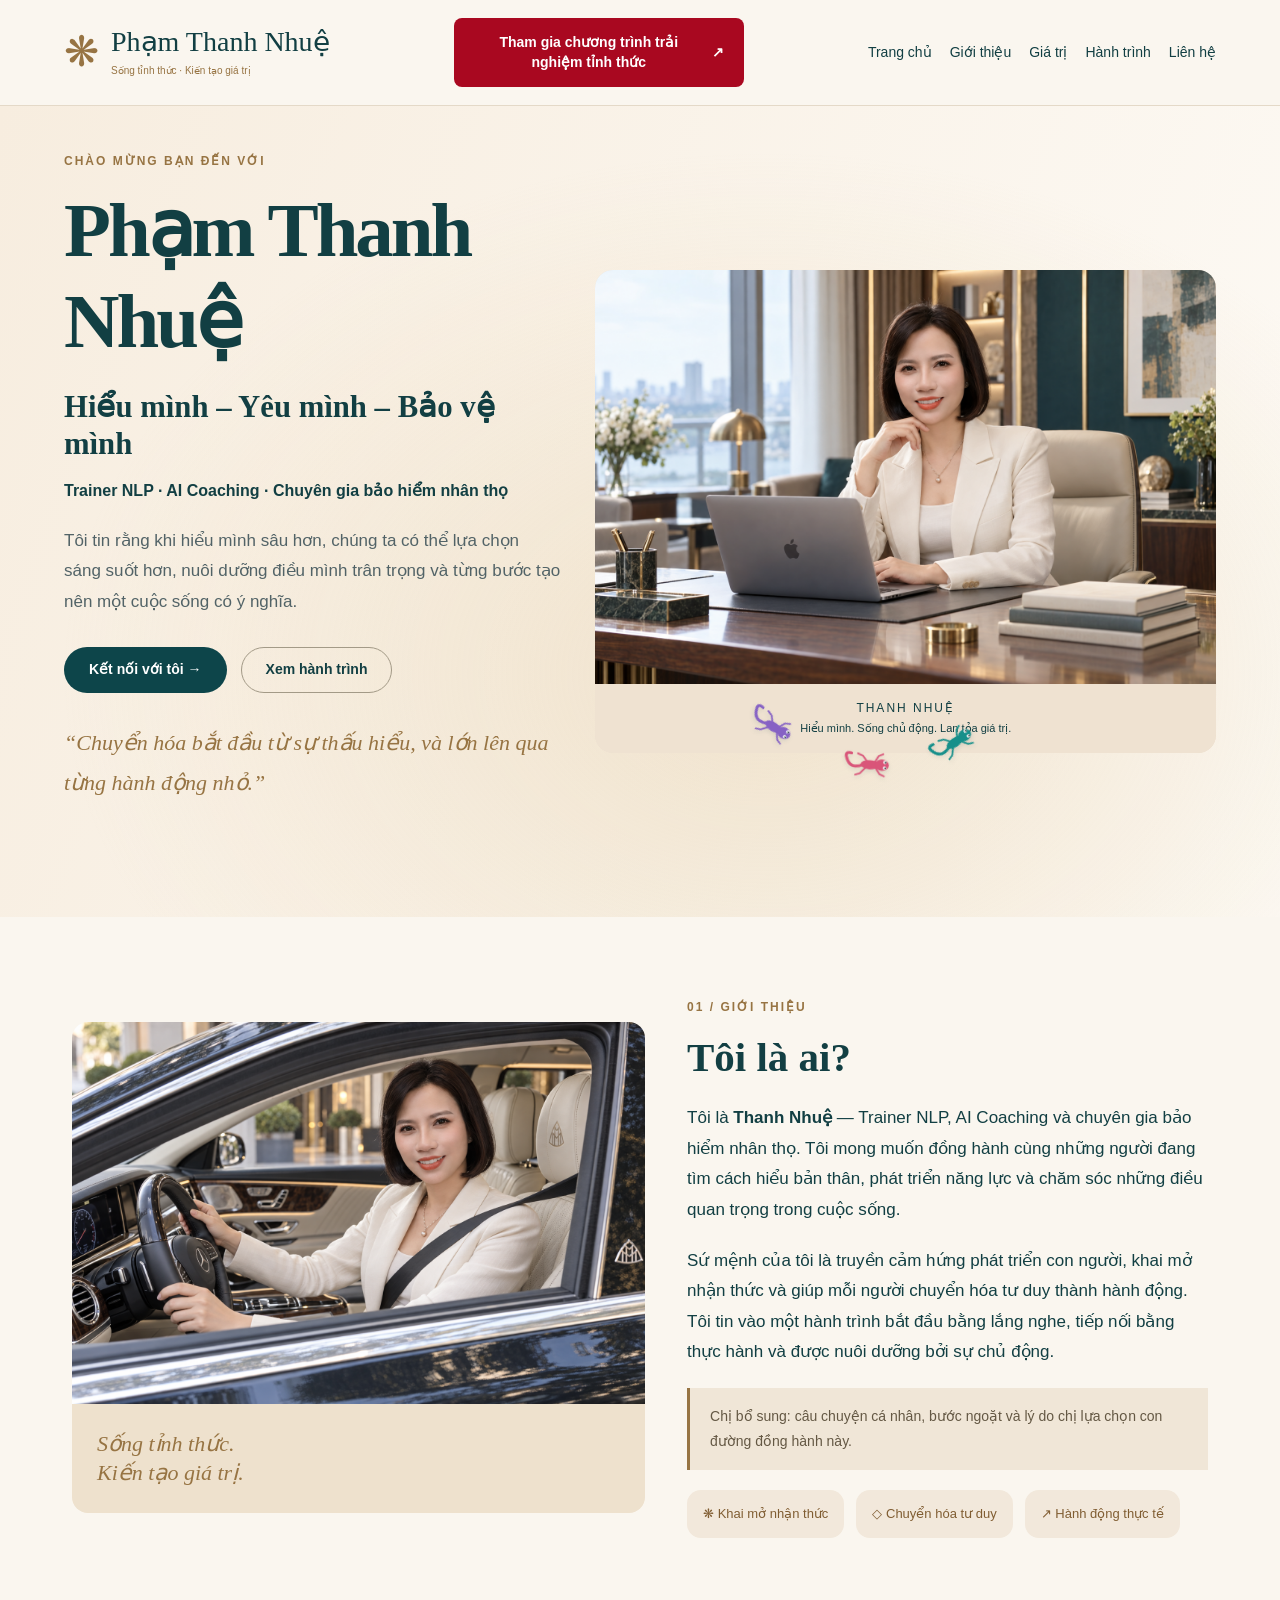
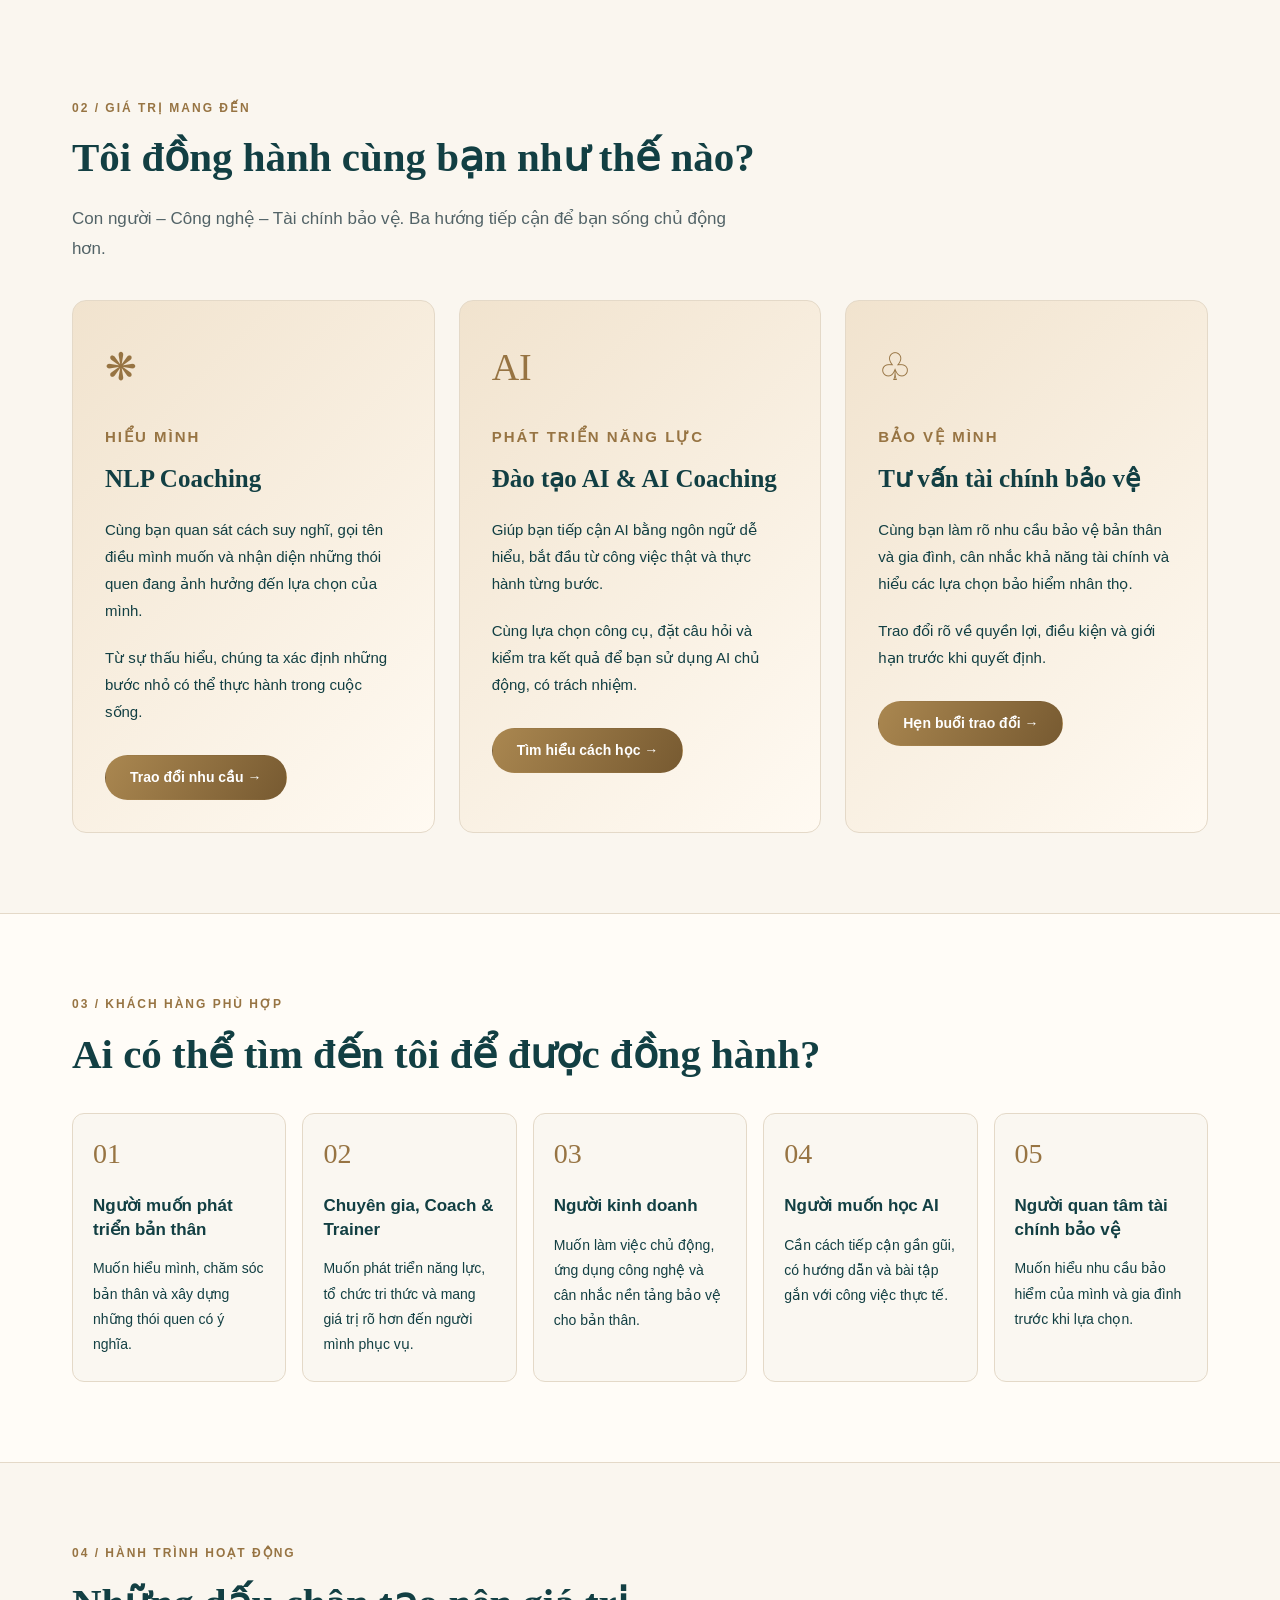
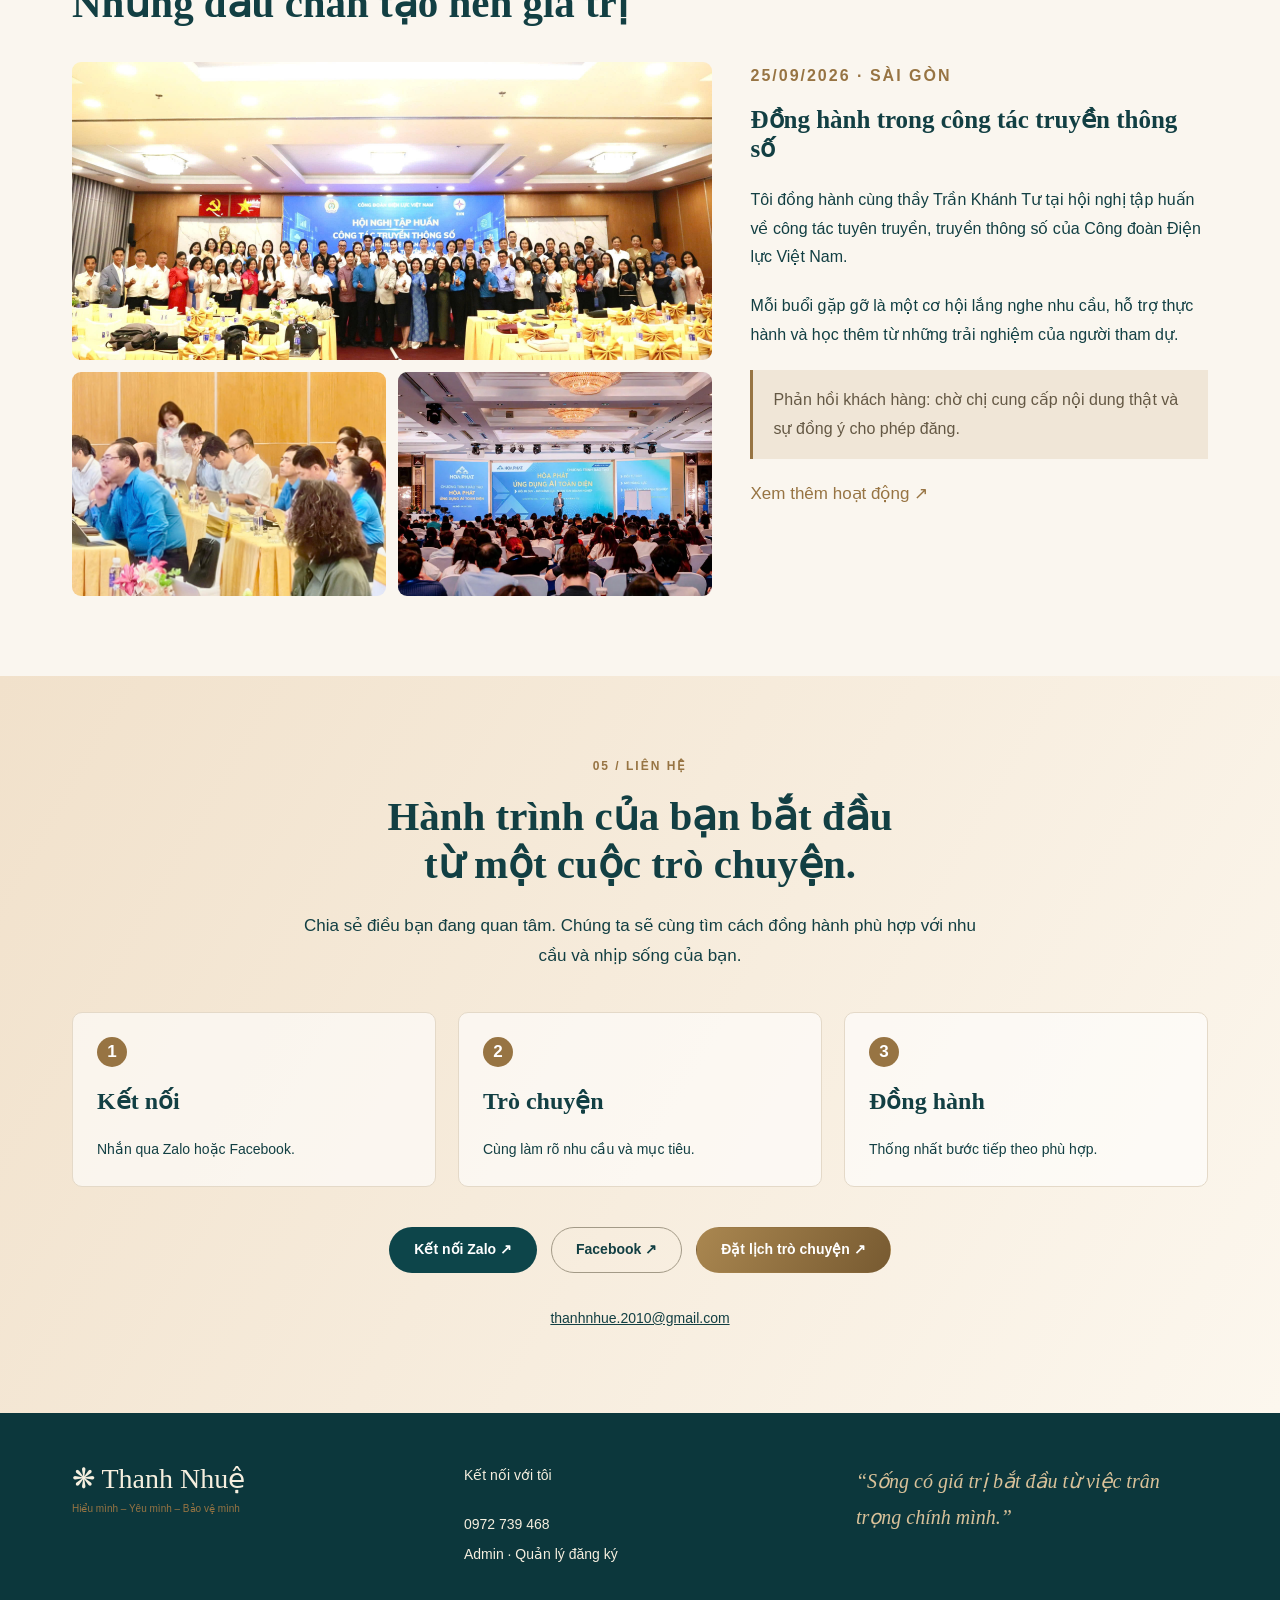
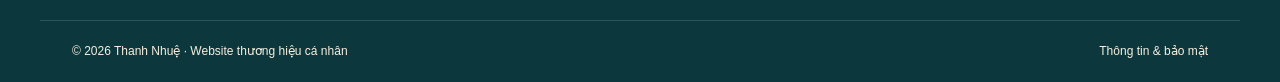
==== index.html @ 1141d751 "Liên kết nhân vật với website Trần Đình Tuất" ====
<!doctype html><html lang="vi"><head><meta charset="utf-8"><meta name="viewport" content="width=device-width,initial-scale=1"><title>Phạm Thanh Nhuệ · Hiểu mình – Yêu mình – Bảo vệ mình</title><meta name="description" content="Thanh Nhuệ — Trainer NLP, AI Coaching và chuyên gia bảo hiểm nhân thọ. Đồng hành phát triển con người, ứng dụng AI và tài chính bảo vệ."><link rel="stylesheet" href="brand-new.css?v=20261014-5"><link rel="canonical" href="https://phamthanhnhue.vn/"><link rel="icon" href="favicon-logo-v1.png"><meta property="og:type" content="website"><meta property="og:locale" content="vi_VN"><meta property="og:site_name" content="Phạm Thanh Nhuệ"><meta property="og:title" content="Phạm Thanh Nhuệ · Hiểu mình – Yêu mình – Bảo vệ mình"><meta property="og:description" content="Trainer NLP · AI Coaching · Chuyên gia bảo hiểm nhân thọ. Đồng hành để hiểu mình, sống chủ động và bảo vệ những điều quan trọng."><meta property="og:url" content="https://phamthanhnhue.vn/"><meta property="og:image" content="https://phamthanhnhue.vn/pham-thanh-nhue-maybach.png"><meta property="og:image:secure_url" content="https://phamthanhnhue.vn/pham-thanh-nhue-maybach.png"><meta property="og:image:type" content="image/png"><meta property="og:image:width" content="1536"><meta property="og:image:height" content="1024"><meta property="og:image:alt" content="Phạm Thanh Nhuệ mặc vest trong nội thất ô tô sang trọng"><meta name="twitter:card" content="summary_large_image"><meta name="twitter:title" content="Phạm Thanh Nhuệ · Hiểu mình – Yêu mình – Bảo vệ mình"><meta name="twitter:description" content="Trainer NLP · AI Coaching · Tài chính bảo vệ"><meta name="twitter:image" content="https://phamthanhnhue.vn/pham-thanh-nhue-maybach.png"></head><body>
<header><a class="logo" href="#trang-chu"><span class="lotus">❋</span><span>Phạm Thanh Nhuệ<small>Sống tỉnh thức · Kiến tạo giá trị</small></span></a><a class="awake-cta" href="https://trainghiemtinhthuc.com/" target="_blank" rel="noopener noreferrer">Tham gia chương trình trải nghiệm tỉnh thức <span aria-hidden="true">↗</span></a><button class="menu" aria-label="Mở menu" aria-expanded="false">☰</button><nav><a href="#trang-chu">Trang chủ</a><a href="#gioi-thieu">Giới thiệu</a><a href="#gia-tri">Giá trị</a><a href="#hanh-trinh">Hành trình</a><a href="#lien-he">Liên hệ</a></nav><a class="button gold header-cta" href="hen-tu-van.html">Đặt lịch trò chuyện ↗</a></header>
<main><section class="hero" id="trang-chu"><div class="hero-copy"><p class="eyebrow">Chào mừng bạn đến với</p><h1>Phạm Thanh Nhuệ</h1><h2>Hiểu mình – Yêu mình – Bảo vệ mình</h2><p class="roles">Trainer NLP · AI Coaching · Chuyên gia bảo hiểm nhân thọ</p><p>Tôi tin rằng khi hiểu mình sâu hơn, chúng ta có thể lựa chọn sáng suốt hơn, nuôi dưỡng điều mình trân trọng và từng bước tạo nên một cuộc sống có ý nghĩa.</p><div class="actions"><a class="button" href="#lien-he">Kết nối với tôi →</a><a class="button outline" href="#hanh-trinh">Xem hành trình</a></div><blockquote>“Chuyển hóa bắt đầu từ sự thấu hiểu, và lớn lên qua từng hành động nhỏ.”</blockquote></div><figure class="portrait"><img src="pham-thanh-nhue-vest.png" alt="Ảnh minh họa AI tham chiếu Phạm Thanh Nhuệ mặc vest, làm việc bên MacBook và sách trong không gian sang trọng"><figcaption>THANH NHUỆ<span>Hiểu mình. Sống chủ động. Lan tỏa giá trị.</span></figcaption></figure></section>
<section class="about wrap" id="gioi-thieu"><figure><img src="pham-thanh-nhue-maybach.png" alt="Ảnh minh họa AI tham chiếu Phạm Thanh Nhuệ mặc vest, ngồi ghế lái xe sang, chụp qua cửa sổ"><figcaption>Sống tỉnh thức.<br>Kiến tạo giá trị.</figcaption></figure><div><p class="eyebrow">01 / Giới thiệu</p><h2>Tôi là ai?</h2><p>Tôi là <strong>Thanh Nhuệ</strong> — Trainer NLP, AI Coaching và chuyên gia bảo hiểm nhân thọ. Tôi mong muốn đồng hành cùng những người đang tìm cách hiểu bản thân, phát triển năng lực và chăm sóc những điều quan trọng trong cuộc sống.</p><p>Sứ mệnh của tôi là truyền cảm hứng phát triển con người, khai mở nhận thức và giúp mỗi người chuyển hóa tư duy thành hành động. Tôi tin vào một hành trình bắt đầu bằng lắng nghe, tiếp nối bằng thực hành và được nuôi dưỡng bởi sự chủ động.</p><p class="pending">Chị bổ sung: câu chuyện cá nhân, bước ngoặt và lý do chị lựa chọn con đường đồng hành này.</p><div class="values"><span>❋ Khai mở nhận thức</span><span>◇ Chuyển hóa tư duy</span><span>↗ Hành động thực tế</span></div></div></section>
<section class="wrap" id="gia-tri"><p class="eyebrow">02 / Giá trị mang đến</p><h2>Tôi đồng hành cùng bạn như thế nào?</h2><p class="section-intro">Con người – Công nghệ – Tài chính bảo vệ. Ba hướng tiếp cận để bạn sống chủ động hơn.</p><div class="services"><article><span class="icon">❋</span><p class="eyebrow">Hiểu mình</p><h3>NLP Coaching</h3><p>Cùng bạn quan sát cách suy nghĩ, gọi tên điều mình muốn và nhận diện những thói quen đang ảnh hưởng đến lựa chọn của mình.</p><p>Từ sự thấu hiểu, chúng ta xác định những bước nhỏ có thể thực hành trong cuộc sống.</p><a class="button gold" href="#lien-he">Trao đổi nhu cầu →</a></article><article><span class="icon">AI</span><p class="eyebrow">Phát triển năng lực</p><h3>Đào tạo AI & AI Coaching</h3><p>Giúp bạn tiếp cận AI bằng ngôn ngữ dễ hiểu, bắt đầu từ công việc thật và thực hành từng bước.</p><p>Cùng lựa chọn công cụ, đặt câu hỏi và kiểm tra kết quả để bạn sử dụng AI chủ động, có trách nhiệm.</p><a class="button gold" href="dang-ky.html">Tìm hiểu cách học →</a></article><article><span class="icon">♧</span><p class="eyebrow">Bảo vệ mình</p><h3>Tư vấn tài chính bảo vệ</h3><p>Cùng bạn làm rõ nhu cầu bảo vệ bản thân và gia đình, cân nhắc khả năng tài chính và hiểu các lựa chọn bảo hiểm nhân thọ.</p><p>Trao đổi rõ về quyền lợi, điều kiện và giới hạn trước khi quyết định.</p><a class="button gold" href="#lien-he">Hẹn buổi trao đổi →</a></article></div></section>
<section class="audience" id="khach-hang"><div class="wrap"><p class="eyebrow">03 / Khách hàng phù hợp</p><h2>Ai có thể tìm đến tôi để được đồng hành?</h2><div class="people"><article><span>01</span><h3>Người muốn phát triển bản thân</h3><p>Muốn hiểu mình, chăm sóc bản thân và xây dựng những thói quen có ý nghĩa.</p></article><article><span>02</span><h3>Chuyên gia, Coach & Trainer</h3><p>Muốn phát triển năng lực, tổ chức tri thức và mang giá trị rõ hơn đến người mình phục vụ.</p></article><article><span>03</span><h3>Người kinh doanh</h3><p>Muốn làm việc chủ động, ứng dụng công nghệ và cân nhắc nền tảng bảo vệ cho bản thân.</p></article><article><span>04</span><h3>Người muốn học AI</h3><p>Cần cách tiếp cận gần gũi, có hướng dẫn và bài tập gắn với công việc thực tế.</p></article><article><span>05</span><h3>Người quan tâm tài chính bảo vệ</h3><p>Muốn hiểu nhu cầu bảo hiểm của mình và gia đình trước khi lựa chọn.</p></article></div></div></section>
<section class="wrap journey" id="hanh-trinh"><p class="eyebrow">04 / Hành trình hoạt động</p><h2>Những dấu chân tạo nên giá trị</h2><div class="journey-grid"><div class="gallery"><a href="su-kien-evn-tap-the.jpg" target="_blank" rel="noopener"><img src="su-kien-evn-tap-the.jpg" alt="Ảnh tập thể hội nghị Công đoàn Điện lực Việt Nam"></a><a href="su-kien-evn-ho-tro-thuc-hanh.jpg" target="_blank" rel="noopener"><img src="su-kien-evn-ho-tro-thuc-hanh.jpg" alt="Đồng hành cùng học viên thực hành tại hội nghị"></a><a href="pham-thanh-nhue-chuyen-gia-ai-hoa-phat-san-khau.webp" target="_blank" rel="noopener"><img src="pham-thanh-nhue-chuyen-gia-ai-hoa-phat-san-khau.webp" alt="Chương trình ứng dụng AI tại Hòa Phát"></a></div><div class="journey-copy"><p class="eyebrow">25/09/2026 · Sài Gòn</p><h3>Đồng hành trong công tác truyền thông số</h3><p>Tôi đồng hành cùng thầy Trần Khánh Tư tại hội nghị tập huấn về công tác tuyên truyền, truyền thông số của Công đoàn Điện lực Việt Nam.</p><p>Mỗi buổi gặp gỡ là một cơ hội lắng nghe nhu cầu, hỗ trợ thực hành và học thêm từ những trải nghiệm của người tham dự.</p><p class="pending">Phản hồi khách hàng: chờ chị cung cấp nội dung thật và sự đồng ý cho phép đăng.</p><a class="text-link" href="hoat-dong.html#hoat-dong">Xem thêm hoạt động ↗</a></div></div></section>
<section class="contact" id="lien-he"><div class="wrap"><p class="eyebrow">05 / Liên hệ</p><h2>Hành trình của bạn bắt đầu<br>từ một cuộc trò chuyện.</h2><p>Chia sẻ điều bạn đang quan tâm. Chúng ta sẽ cùng tìm cách đồng hành phù hợp với nhu cầu và nhịp sống của bạn.</p><div class="steps"><div><b>1</b><h3>Kết nối</h3><p>Nhắn qua Zalo hoặc Facebook.</p></div><div><b>2</b><h3>Trò chuyện</h3><p>Cùng làm rõ nhu cầu và mục tiêu.</p></div><div><b>3</b><h3>Đồng hành</h3><p>Thống nhất bước tiếp theo phù hợp.</p></div></div><div class="actions"><a class="button" href="https://zalo.me/0972739468" target="_blank" rel="noopener">Kết nối Zalo ↗</a><a class="button outline" href="https://www.facebook.com/profile.php?id=100074122509026" target="_blank" rel="noopener">Facebook ↗</a><a class="button gold" href="hen-tu-van.html">Đặt lịch trò chuyện ↗</a></div><a class="email" href="mailto:thanhnhue.2010@gmail.com">thanhnhue.2010@gmail.com</a></div></section></main>
<footer><div class="wrap footer-grid"><div class="logo">❋ Thanh Nhuệ<small>Hiểu mình – Yêu mình – Bảo vệ mình</small></div><div><p>Kết nối với tôi</p><a href="tel:0972739468">0972 739 468</a><br><a href="quan-tri.html">Admin · Quản lý đăng ký</a></div><blockquote>“Sống có giá trị bắt đầu từ việc trân trọng chính mình.”</blockquote></div><div class="wrap copyright">© 2026 Thanh Nhuệ · Website thương hiệu cá nhân <a href="chinh-sach.html">Thông tin & bảo mật</a></div></footer><script>const button=document.querySelector('.menu');button.addEventListener('click',()=>{const open=button.getAttribute('aria-expanded')!=='true';button.setAttribute('aria-expanded',String(open));document.querySelector('nav').classList.toggle('open',open)});document.querySelectorAll('nav a').forEach(a=>a.addEventListener('click',()=>{button.setAttribute('aria-expanded','false');document.querySelector('nav').classList.remove('open')}));</script><script src="tech-stars.js?v=20261014-5" defer></script><script src="geckos.js?v=20261014-5" defer></script><script src="journey-characters.js?v=20261014-5" defer></script></body></html>
---- brand-new.css ----
:root{--ink:#123f43;--teal:#0d454a;--gold:#977443;--cream:#faf6ef;--line:#e4d9c8;--muted:#526367}*{box-sizing:border-box}html{scroll-behavior:smooth;scroll-padding-top:100px}body{margin:0;background:var(--cream);color:var(--ink);font:17px/1.8 Arial,Helvetica,sans-serif}a{color:inherit;text-decoration:none}img{width:100%;display:block}h1,h2,h3{font-family:Georgia,'Times New Roman',serif;line-height:1.18;font-weight:600;margin:0 0 22px}h1{font-size:clamp(60px,6vw,90px);letter-spacing:-3px}h2{font-size:clamp(32px,3.2vw,46px)}h3{font-size:25px}p{margin:0 0 20px}header{display:flex;gap:30px;align-items:center;justify-content:space-between;padding:18px 5%;background:#faf6eff5;border-bottom:1px solid var(--line);position:sticky;top:0;z-index:10}.logo{font-family:Georgia,serif;font-size:28px;line-height:1.15;display:flex;align-items:center;gap:12px;white-space:nowrap}.logo small{display:block;font:10px/1.6 Arial;color:var(--gold);margin-top:5px}.lotus{color:var(--gold);font-size:42px}nav{display:flex;gap:25px;font-size:14px}nav a:hover,.text-link{color:var(--gold)}.button{display:inline-flex;align-items:center;justify-content:center;background:var(--teal);color:white;padding:12px 24px;border-radius:30px;font-size:14px;font-weight:600;line-height:1.4;border:1px solid transparent}.button:hover{filter:brightness(1.12)}.gold{background:linear-gradient(120deg,#aa8750,#775a31)}.outline{background:transparent;border-color:#a39a87;color:var(--ink)}.actions{display:flex;flex-wrap:wrap;gap:14px;margin:30px 0}.menu{display:none}.hero{display:grid;grid-template-columns:1.15fr 1fr;min-height:690px;background:radial-gradient(ellipse at 60% 70%,#e5d0ac80,transparent 65%),linear-gradient(110deg,#f7eddf,#fdfaf5);padding:50px 6% 0;gap:35px;align-items:center}.hero-copy{max-width:620px;padding-bottom:40px}.eyebrow{text-transform:uppercase;letter-spacing:2px;color:var(--gold);font-size:12px;font-weight:600;margin-bottom:14px}.hero h2{font-size:clamp(24px,2.4vw,33px);margin-bottom:15px}.roles{font-weight:600;font-size:16px}.hero-copy>p:not(.eyebrow):not(.roles){max-width:520px;color:var(--muted)}blockquote{font-family:Georgia,serif;font-style:italic;color:var(--gold);font-size:22px;margin:30px 0}.portrait{position:relative;margin:0;align-self:end;overflow:hidden;border-radius:160px 160px 0 0;background:#efe2d1}.portrait img{max-height:660px;object-fit:cover;object-position:center top}.portrait figcaption{position:absolute;bottom:0;left:0;right:0;padding:22px;background:linear-gradient(transparent,#faf6eff2);font-size:12px;letter-spacing:2px;text-align:center}.portrait figcaption span{display:block;font-size:11px;letter-spacing:0}.wrap{max-width:1200px;margin:auto;padding:80px 32px}.about{display:grid;grid-template-columns:.75fr 1.25fr;gap:65px;align-items:center}.about figure{margin:0;position:relative;border-radius:16px;overflow:hidden}.about img{max-height:510px;object-fit:cover;object-position:top}.about figcaption{position:absolute;bottom:0;padding:25px;width:100%;background:#f5ead7dd;font:italic 26px/1.35 Georgia;color:var(--gold)}.pending{padding:16px 20px;background:#f0e6d7;border-left:3px solid var(--gold);font-size:14px;color:#645844}.values{display:flex;flex-wrap:wrap;gap:12px}.values span{background:#f2e8db;border-radius:14px;padding:12px 16px;font-size:13px;color:#805d32}.section-intro{max-width:680px;color:var(--muted)}.services{display:grid;grid-template-columns:repeat(3,1fr);gap:24px;margin-top:35px}.services article{padding:32px;background:linear-gradient(135deg,#f1e3ce,#fffaf2);border-radius:14px;border:1px solid var(--line)}.services p{font-size:15px}.services .icon{font-size:38px;color:var(--gold);font-family:Georgia;display:block;margin-bottom:22px}.services .button{margin-top:10px}.audience{background:#fffcf7;border-block:1px solid var(--line)}.people{display:grid;grid-template-columns:repeat(5,1fr);gap:16px;margin-top:35px}.people article{padding:24px 20px;border:1px solid var(--line);border-radius:12px;background:#faf7f1}.people span{color:var(--gold);font:28px Georgia}.people h3{font:600 17px/1.4 Arial;margin:20px 0 15px}.people p{font-size:14px;margin:0}.journey-grid{display:grid;grid-template-columns:1.4fr 1fr;gap:38px;margin-top:35px}.gallery{display:grid;grid-template-columns:1fr 1fr;gap:12px;align-content:start}.gallery a:first-child{grid-column:1/-1}.gallery img{aspect-ratio:1.4;object-fit:cover;border-radius:9px}.gallery a:first-child img{aspect-ratio:2.15;object-fit:contain}.journey-copy p{font-size:16px}.contact{background:linear-gradient(120deg,#f1e1cb,#fcf7ee);text-align:center}.contact .wrap>p:not(.eyebrow){max-width:680px;margin-inline:auto}.contact .actions{justify-content:center}.steps{display:grid;grid-template-columns:repeat(3,1fr);gap:22px;text-align:left;margin:40px 0}.steps>div{background:#ffffff9c;border:1px solid var(--line);border-radius:10px;padding:24px}.steps b{display:inline-grid;place-items:center;background:var(--gold);color:white;border-radius:50%;width:30px;height:30px;margin-bottom:20px}.steps h3{font-size:24px}.steps p{font-size:14px;margin:0}.email{font-size:14px;text-decoration:underline}footer{background:#0c373c;color:#f6efdf}.footer-grid{display:grid;grid-template-columns:1fr 1fr 1fr;gap:40px;padding-block:50px}.footer-grid .logo{display:block}.footer-grid a,.footer-grid p{font-size:14px}.footer-grid blockquote{color:#d9c199;font-size:20px;margin:0}.copyright{border-top:1px solid #ffffff24;padding-block:20px;font-size:12px;display:flex;justify-content:space-between}:focus-visible{outline:3px solid #b88d4c;outline-offset:4px}
@media(max-width:1000px){header{gap:15px}nav{gap:12px}.header-cta{display:none}.people{grid-template-columns:repeat(3,1fr)}.services article{padding:24px}.about{gap:30px}}
@media(max-width:700px){body{font-size:16px}header{padding:14px 20px}.logo{font-size:25px}.menu{display:block;background:transparent;border:1px solid var(--line);border-radius:6px;padding:8px 12px;color:var(--ink);font-size:22px}nav{display:none;position:absolute;top:80px;left:0;right:0;background:var(--cream);padding:20px;box-shadow:0 10px 15px #123f4310}nav.open{display:flex;flex-direction:column;gap:18px}.hero{grid-template-columns:1fr;padding:45px 24px 0;gap:0;min-height:0}.hero-copy{padding:0}.hero h1{font-size:60px;letter-spacing:-2px}.hero h2{font-size:26px}.hero .roles{font-size:14px}.portrait{max-width:420px;justify-self:center;width:100%;margin-top:15px;border-radius:100px 100px 0 0}.portrait img{max-height:480px}.wrap{padding:55px 24px}.about,.journey-grid{grid-template-columns:1fr;gap:30px}.about figure{max-width:420px}.services,.people,.steps,.footer-grid{grid-template-columns:1fr}.people{gap:12px}.people article{padding:20px}.people h3{margin:10px 0}.services{gap:18px}.services article{padding:28px}.gallery{gap:10px}.contact h2{font-size:32px}.copyright{display:block;padding-block:20px}.copyright a{display:block;margin-top:12px}blockquote{font-size:20px}}

.hero{grid-template-columns:1fr 1.25fr;padding:45px 5%;min-height:650px}.portrait{align-self:center;border-radius:18px;overflow:hidden}.portrait img{width:100%;height:auto;max-height:none;object-fit:contain}.portrait figcaption{position:static;background:#efe2d1;padding:14px}@media(max-width:700px){.hero{grid-template-columns:1fr;padding:35px 24px;gap:25px}.portrait{max-width:none;margin-top:0;border-radius:12px}.portrait img{height:auto;max-height:none}}

.about{grid-template-columns:1.1fr 1fr;gap:42px}.about img{height:auto;max-height:none;object-fit:contain}.about figcaption{position:static;font-size:22px;background:#eee1cd}.about figure{max-width:none}@media(max-width:700px){.about{grid-template-columns:1fr;gap:30px}}

.awake-cta{display:inline-flex;align-items:center;justify-content:center;gap:8px;padding:12px 18px;border-radius:8px;background:#b8202c;color:#fff;font-size:13px;font-weight:700;line-height:1.45;text-align:center;max-width:290px;animation:awake-pulse 2.4s ease-in-out infinite}.awake-cta:hover{background:#961724;animation:none}@keyframes awake-pulse{0%,100%{box-shadow:0 0 0 0 #b8202c10}50%{box-shadow:0 0 0 7px #b8202c28;background:#ca2936}}header{flex-wrap:wrap;gap:16px}header nav{gap:18px}.header-cta{display:none}@media(max-width:1000px){header .logo{font-size:25px}.awake-cta{font-size:12px;max-width:240px}}@media(max-width:700px){header{display:grid;grid-template-columns:1fr auto;gap:12px}.logo{font-size:23px!important;white-space:normal}.awake-cta{grid-row:2;grid-column:1/-1;width:100%;max-width:none;font-size:14px;padding:12px 16px}.menu{grid-column:2;grid-row:1}nav{top:145px}html{scroll-padding-top:155px}}@media(prefers-reduced-motion:reduce){.awake-cta{animation:none}html{scroll-behavior:auto}}

.tech-stars{position:fixed;inset:0;width:100%;height:100%;z-index:5;pointer-events:none;contain:strict}header{z-index:10}@media(prefers-reduced-motion:reduce){.tech-stars{display:none}}
/* Nút chương trình: nhịp mạnh hơn theo yêu cầu. */
.awake-cta{background:#a90820;font-size:14px;padding:14px 20px;animation:awake-strong-pulse 1.2s ease-in-out infinite;transform-origin:center;font-weight:800}
@keyframes awake-strong-pulse{0%,100%{transform:scale(1);background:#a90820;box-shadow:0 0 0 0 rgba(190,15,44,.18)}50%{transform:scale(1.035);background:#d51b38;box-shadow:0 0 0 6px rgba(190,15,44,.24),0 5px 15px rgba(160,8,30,.2)}}
.awake-cta:hover{animation-play-state:paused;background:#93051a}
@media(max-width:700px){.awake-cta{font-size:14px;padding:14px 16px}}
@media(prefers-reduced-motion:reduce){.awake-cta{animation:none}}
.playful-gecko{position:fixed;left:0;top:0;width:52px;height:34px;z-index:6;pointer-events:none;filter:drop-shadow(0 2px 2px #173e411f);will-change:transform}@media(prefers-reduced-motion:reduce){.playful-gecko{display:none}}
.journey-character{position:fixed;bottom:22px;right:20px;width:112px;height:130px;z-index:7;pointer-events:none;filter:drop-shadow(0 3px 3px #0002)}.journey-character[hidden]{display:none}.journey-character svg{width:100%;height:100%}.journey-character .character-body{animation:character-dance .7s ease-in-out infinite;transform-origin:75px 145px}.magic-staff{transform-origin:75px 85px;animation:staff-spin 1.1s linear infinite}.pig .character-body{animation-duration:1.2s}@keyframes staff-spin{to{transform:rotate(360deg)}}@keyframes character-dance{0%,100%{transform:rotate(-4deg) translateY(0)}50%{transform:rotate(4deg) translateY(-5px)}}@media(max-width:700px){.journey-character{width:85px;height:100px;right:12px;bottom:15px}}@media(prefers-reduced-motion:reduce){.journey-character{display:none}}

.playful-gecko{pointer-events:auto;cursor:pointer;border-radius:8px}.playful-gecko:hover{filter:drop-shadow(0 0 5px #97744399)}.playful-gecko:focus-visible{outline:2px solid #977443;outline-offset:4px}

.voice-toggle{position:fixed;bottom:12px;left:12px;z-index:12;border:1px solid #b8a887;background:#faf6ef;color:#123f43;border-radius:20px;padding:8px 13px;font:12px Arial;cursor:pointer}.character-speech{position:absolute;bottom:100%;right:0;width:230px;padding:12px;border-radius:12px;background:#fffdf7;box-shadow:0 3px 14px #0002;color:#173e41;font:13px/1.5 Arial}.character-speech:after{content:"";position:absolute;bottom:-8px;right:25px;border-width:8px 8px 0;border-style:solid;border-color:#fffdf7 transparent transparent}

/* Hai nhân vật bay qua màn hình, không có lời mời hoặc âm thanh. */
.journey-character{left:0;top:0;right:auto;bottom:auto;width:105px;height:120px;animation:character-flight 8s linear forwards;filter:drop-shadow(0 0 5px #c9985080)}.journey-character:before{content:"";position:absolute;right:85%;top:50%;width:125px;height:8px;background:linear-gradient(90deg,transparent,#d3a54988);border-radius:100%;transform:rotate(18deg);transform-origin:right center}.journey-character.pig{animation-name:pig-flight}.journey-character.pig:before{background:linear-gradient(90deg,transparent,#6e7ddb99)}@keyframes character-flight{from{transform:translate(-180px,8vh) rotate(15deg)}to{transform:translate(calc(100vw + 180px),72vh) rotate(15deg)}}@keyframes pig-flight{from{transform:translate(-180px,28vh) rotate(-8deg)}to{transform:translate(calc(100vw + 180px),60vh) rotate(-8deg)}}@media(max-width:700px){.journey-character{width:80px;height:95px}.journey-character:before{width:80px}}@media(prefers-reduced-motion:reduce){.journey-character{display:none}}

.journey-character{pointer-events:auto;cursor:pointer}.journey-character:hover,.journey-character:focus-visible{animation-play-state:paused}.journey-character:focus-visible{outline:2px solid #977443;outline-offset:4px}
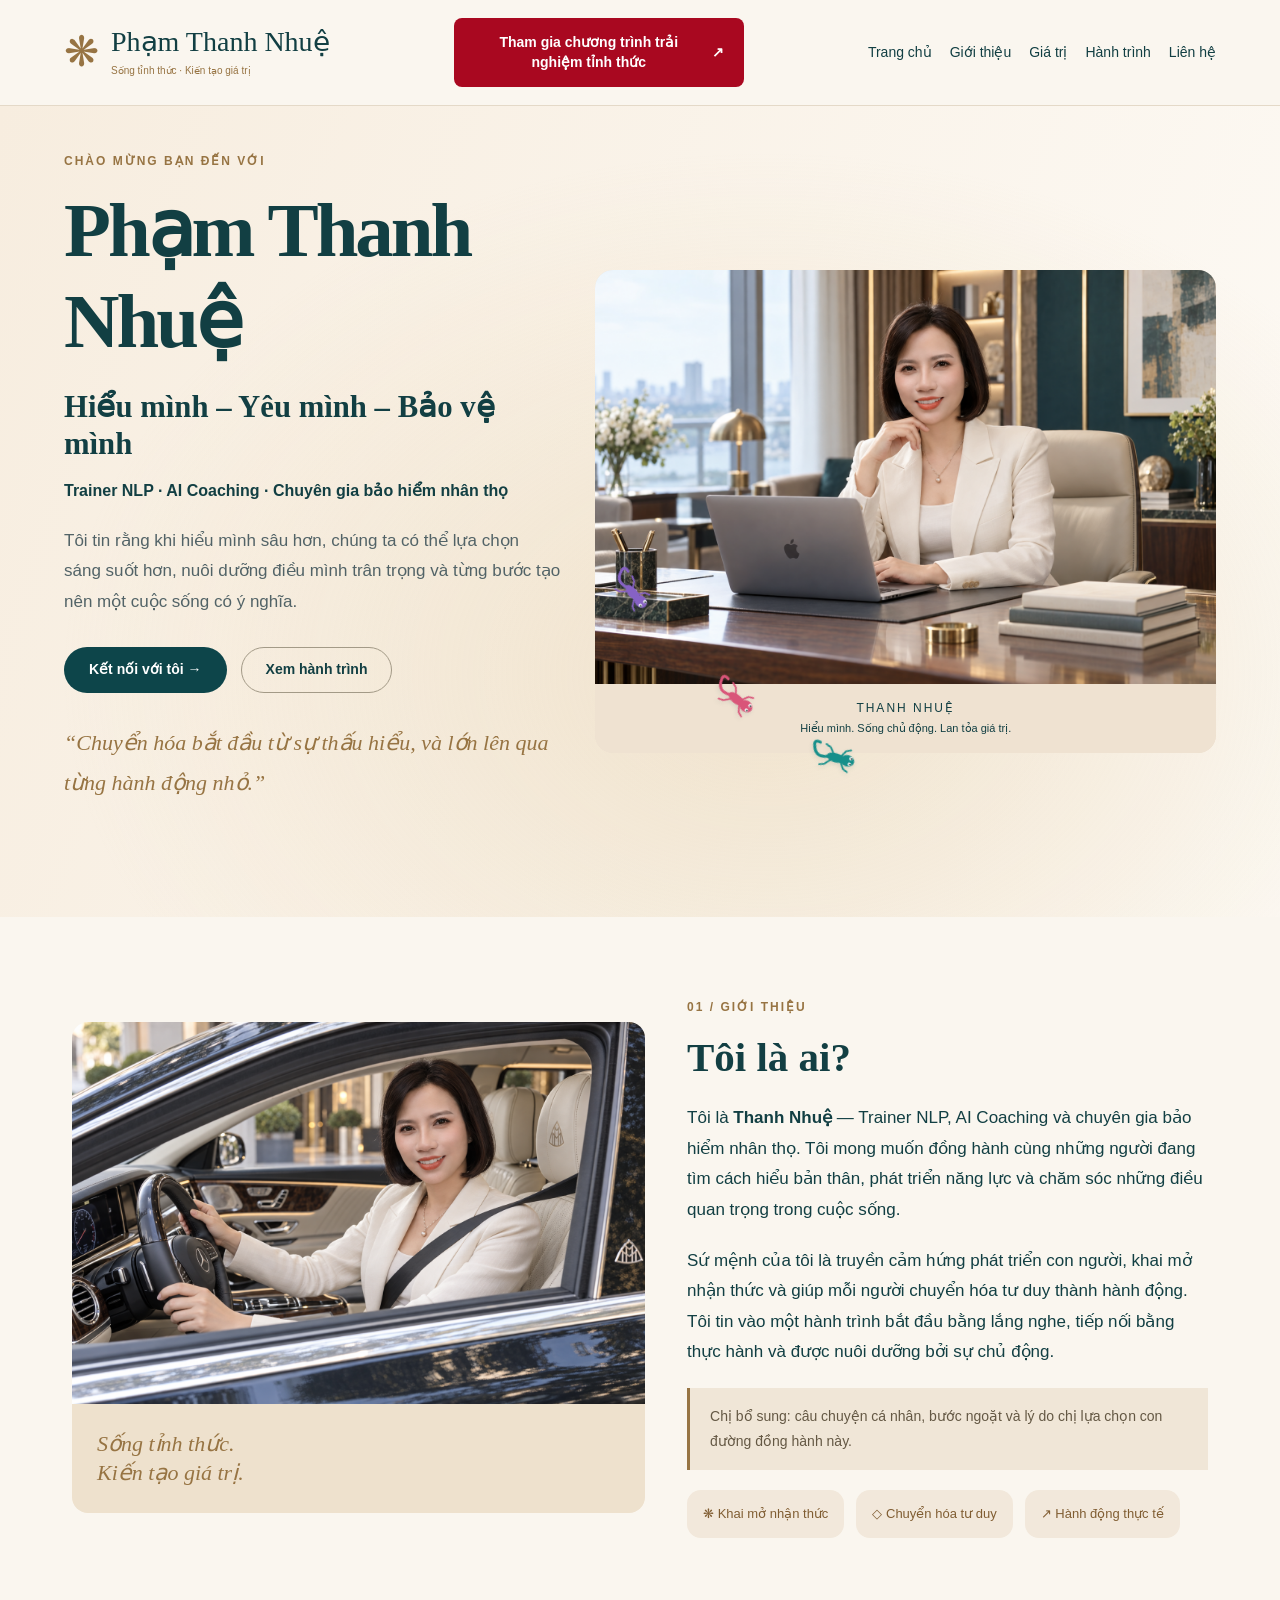
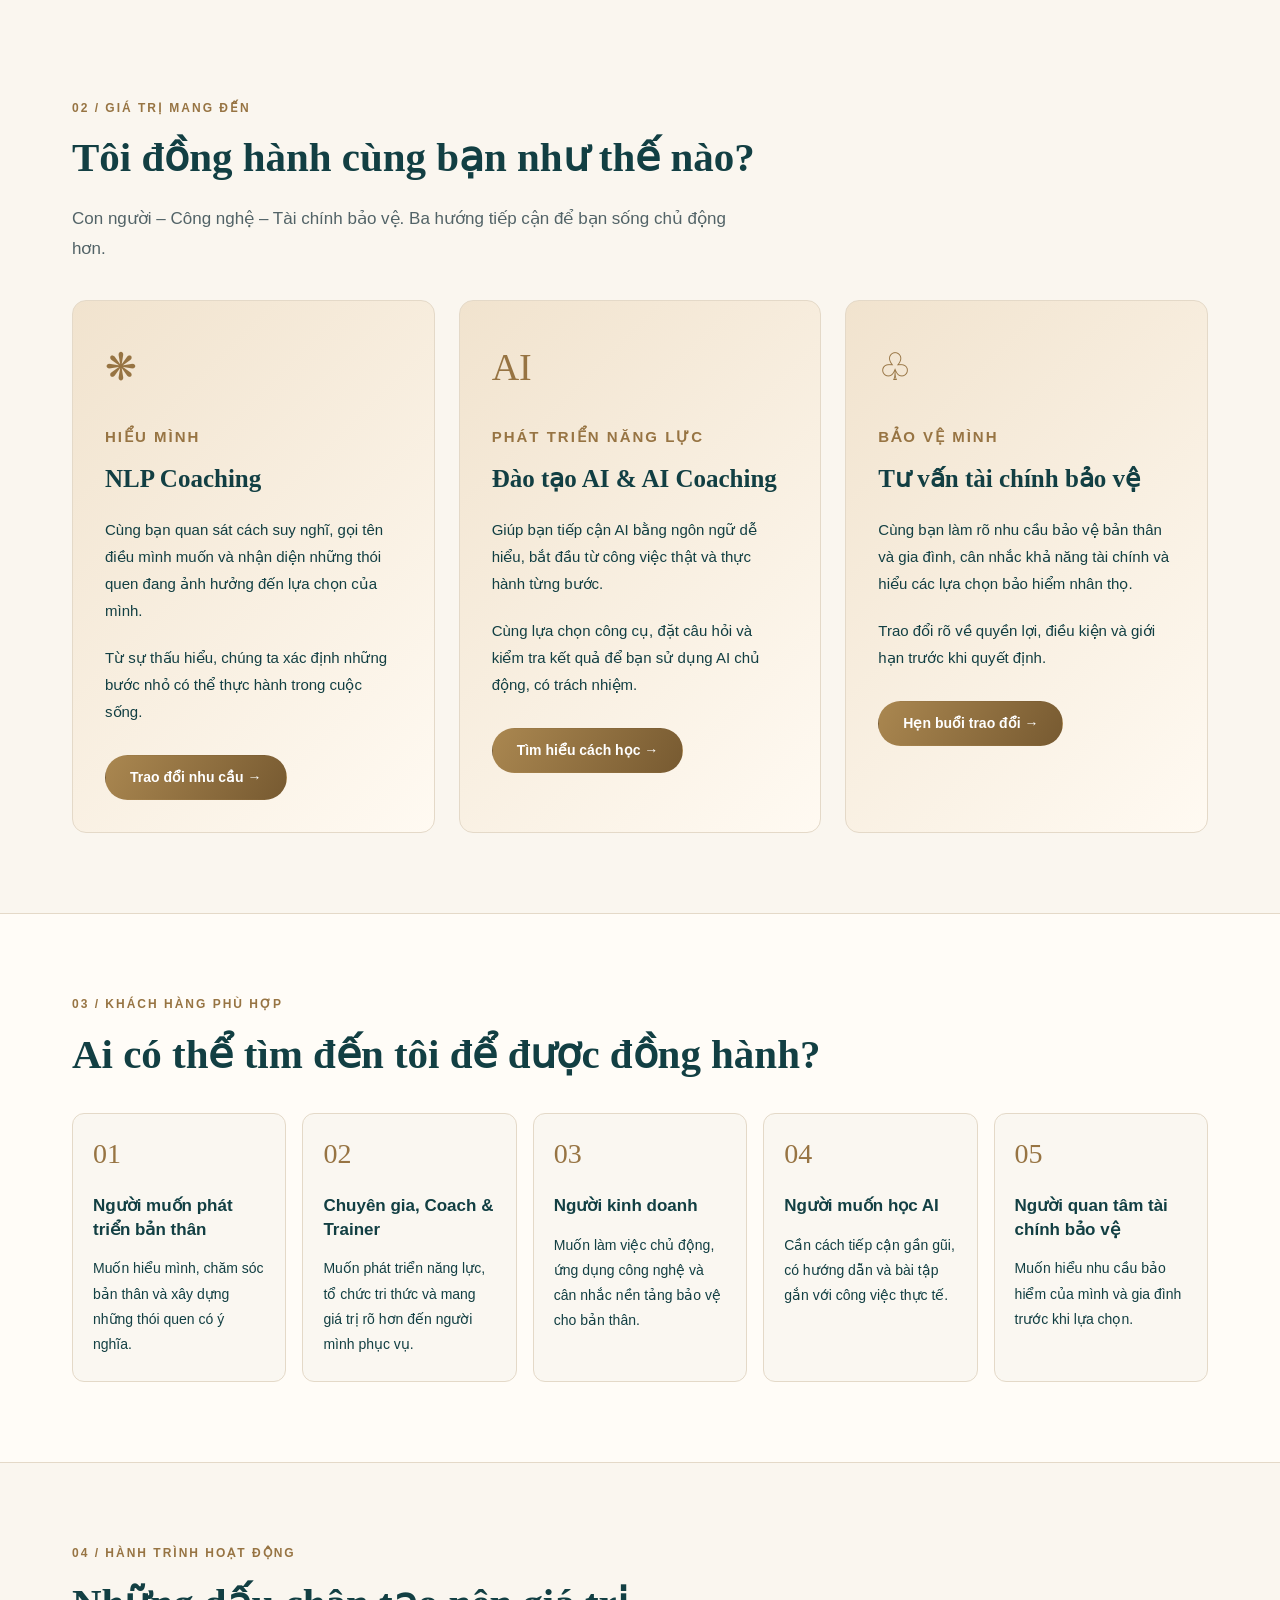
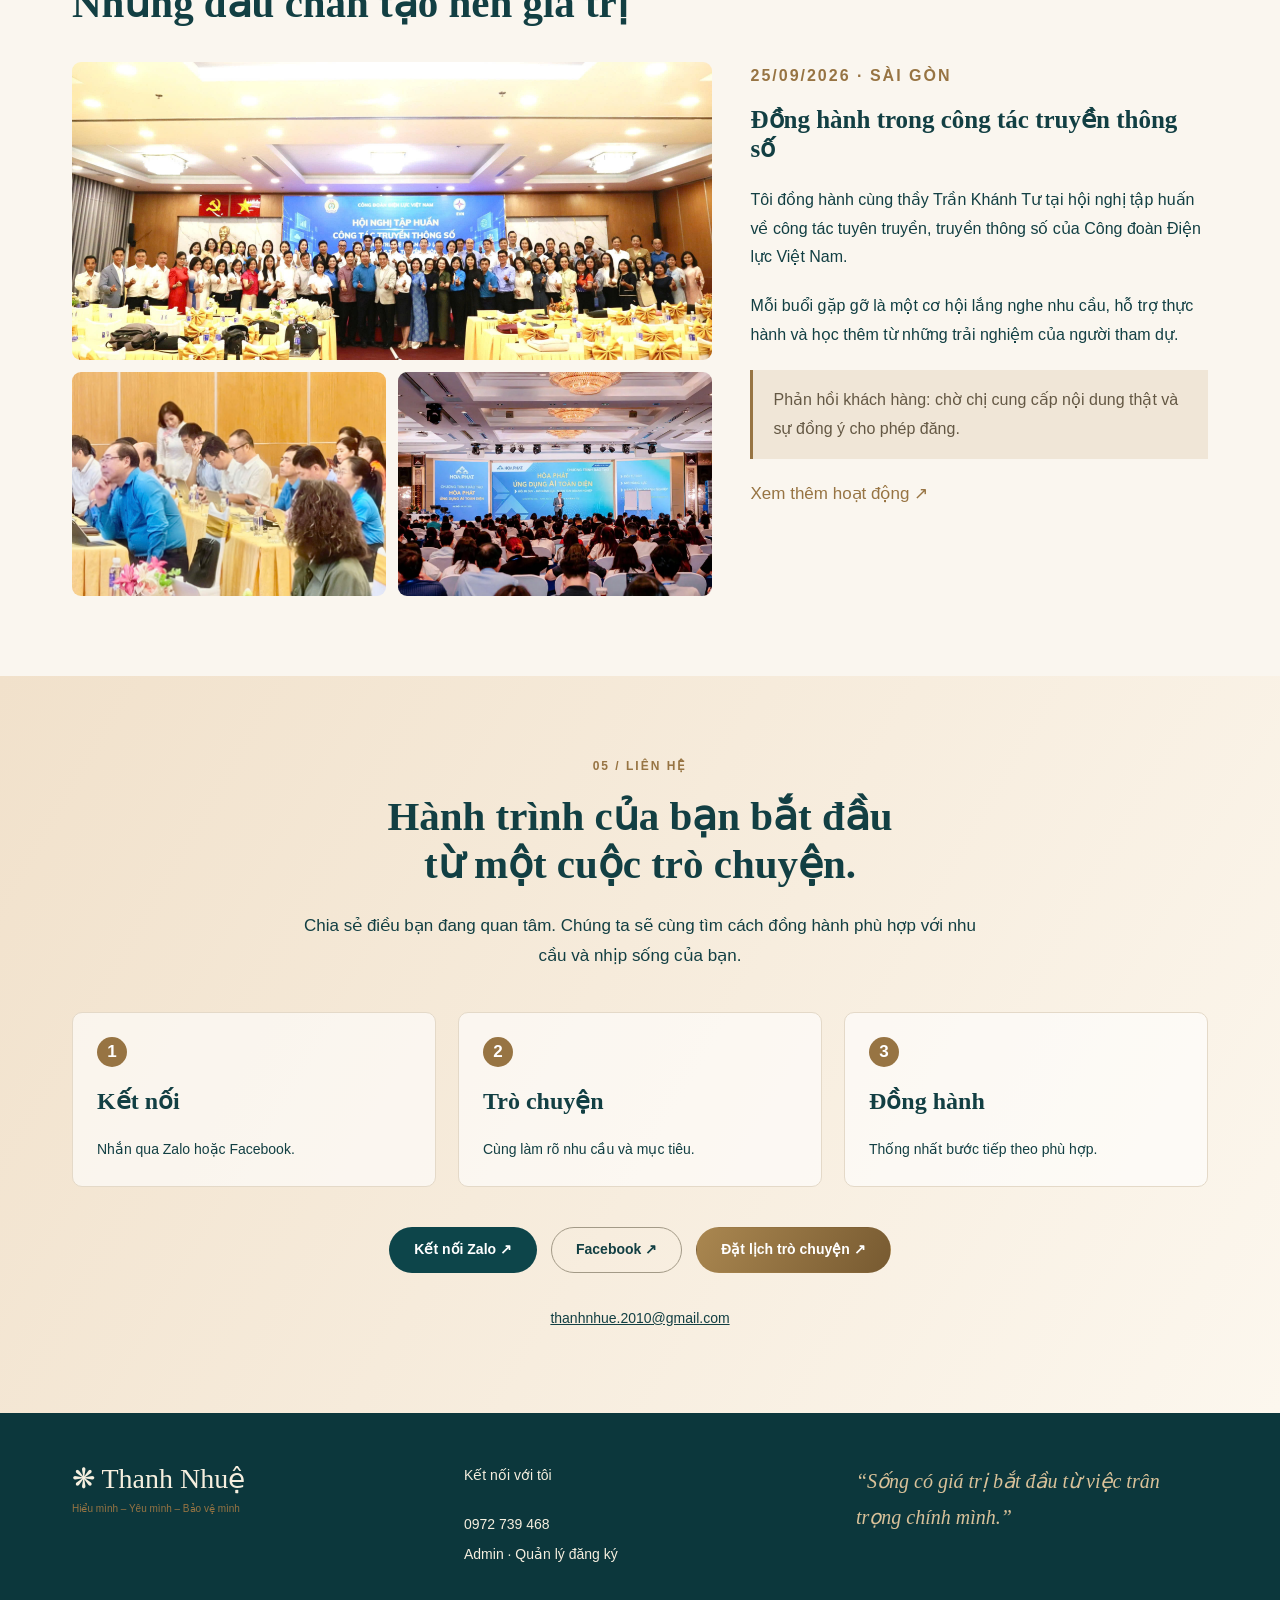
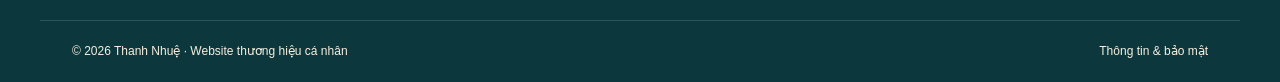
==== commit 53076392: "Đổi liên kết nhân vật sang trandinhtuat.vn" ====
--- a/index.html
+++ b/index.html
@@ -1,4 +1,4 @@
-<!doctype html><html lang="vi"><head><meta charset="utf-8"><meta name="viewport" content="width=device-width,initial-scale=1"><title>Phạm Thanh Nhuệ · Hiểu mình – Yêu mình – Bảo vệ mình</title><meta name="description" content="Thanh Nhuệ — Trainer NLP, AI Coaching và chuyên gia bảo hiểm nhân thọ. Đồng hành phát triển con người, ứng dụng AI và tài chính bảo vệ."><link rel="stylesheet" href="brand-new.css?v=20261014-5"><link rel="canonical" href="https://phamthanhnhue.vn/"><link rel="icon" href="favicon-logo-v1.png"><meta property="og:type" content="website"><meta property="og:locale" content="vi_VN"><meta property="og:site_name" content="Phạm Thanh Nhuệ"><meta property="og:title" content="Phạm Thanh Nhuệ · Hiểu mình – Yêu mình – Bảo vệ mình"><meta property="og:description" content="Trainer NLP · AI Coaching · Chuyên gia bảo hiểm nhân thọ. Đồng hành để hiểu mình, sống chủ động và bảo vệ những điều quan trọng."><meta property="og:url" content="https://phamthanhnhue.vn/"><meta property="og:image" content="https://phamthanhnhue.vn/pham-thanh-nhue-maybach.png"><meta property="og:image:secure_url" content="https://phamthanhnhue.vn/pham-thanh-nhue-maybach.png"><meta property="og:image:type" content="image/png"><meta property="og:image:width" content="1536"><meta property="og:image:height" content="1024"><meta property="og:image:alt" content="Phạm Thanh Nhuệ mặc vest trong nội thất ô tô sang trọng"><meta name="twitter:card" content="summary_large_image"><meta name="twitter:title" content="Phạm Thanh Nhuệ · Hiểu mình – Yêu mình – Bảo vệ mình"><meta name="twitter:description" content="Trainer NLP · AI Coaching · Tài chính bảo vệ"><meta name="twitter:image" content="https://phamthanhnhue.vn/pham-thanh-nhue-maybach.png"></head><body>
+<!doctype html><html lang="vi"><head><meta charset="utf-8"><meta name="viewport" content="width=device-width,initial-scale=1"><title>Phạm Thanh Nhuệ · Hiểu mình – Yêu mình – Bảo vệ mình</title><meta name="description" content="Thanh Nhuệ — Trainer NLP, AI Coaching và chuyên gia bảo hiểm nhân thọ. Đồng hành phát triển con người, ứng dụng AI và tài chính bảo vệ."><link rel="stylesheet" href="brand-new.css?v=20261014-6"><link rel="canonical" href="https://phamthanhnhue.vn/"><link rel="icon" href="favicon-logo-v1.png"><meta property="og:type" content="website"><meta property="og:locale" content="vi_VN"><meta property="og:site_name" content="Phạm Thanh Nhuệ"><meta property="og:title" content="Phạm Thanh Nhuệ · Hiểu mình – Yêu mình – Bảo vệ mình"><meta property="og:description" content="Trainer NLP · AI Coaching · Chuyên gia bảo hiểm nhân thọ. Đồng hành để hiểu mình, sống chủ động và bảo vệ những điều quan trọng."><meta property="og:url" content="https://phamthanhnhue.vn/"><meta property="og:image" content="https://phamthanhnhue.vn/pham-thanh-nhue-maybach.png"><meta property="og:image:secure_url" content="https://phamthanhnhue.vn/pham-thanh-nhue-maybach.png"><meta property="og:image:type" content="image/png"><meta property="og:image:width" content="1536"><meta property="og:image:height" content="1024"><meta property="og:image:alt" content="Phạm Thanh Nhuệ mặc vest trong nội thất ô tô sang trọng"><meta name="twitter:card" content="summary_large_image"><meta name="twitter:title" content="Phạm Thanh Nhuệ · Hiểu mình – Yêu mình – Bảo vệ mình"><meta name="twitter:description" content="Trainer NLP · AI Coaching · Tài chính bảo vệ"><meta name="twitter:image" content="https://phamthanhnhue.vn/pham-thanh-nhue-maybach.png"></head><body>
 <header><a class="logo" href="#trang-chu"><span class="lotus">❋</span><span>Phạm Thanh Nhuệ<small>Sống tỉnh thức · Kiến tạo giá trị</small></span></a><a class="awake-cta" href="https://trainghiemtinhthuc.com/" target="_blank" rel="noopener noreferrer">Tham gia chương trình trải nghiệm tỉnh thức <span aria-hidden="true">↗</span></a><button class="menu" aria-label="Mở menu" aria-expanded="false">☰</button><nav><a href="#trang-chu">Trang chủ</a><a href="#gioi-thieu">Giới thiệu</a><a href="#gia-tri">Giá trị</a><a href="#hanh-trinh">Hành trình</a><a href="#lien-he">Liên hệ</a></nav><a class="button gold header-cta" href="hen-tu-van.html">Đặt lịch trò chuyện ↗</a></header>
 <main><section class="hero" id="trang-chu"><div class="hero-copy"><p class="eyebrow">Chào mừng bạn đến với</p><h1>Phạm Thanh Nhuệ</h1><h2>Hiểu mình – Yêu mình – Bảo vệ mình</h2><p class="roles">Trainer NLP · AI Coaching · Chuyên gia bảo hiểm nhân thọ</p><p>Tôi tin rằng khi hiểu mình sâu hơn, chúng ta có thể lựa chọn sáng suốt hơn, nuôi dưỡng điều mình trân trọng và từng bước tạo nên một cuộc sống có ý nghĩa.</p><div class="actions"><a class="button" href="#lien-he">Kết nối với tôi →</a><a class="button outline" href="#hanh-trinh">Xem hành trình</a></div><blockquote>“Chuyển hóa bắt đầu từ sự thấu hiểu, và lớn lên qua từng hành động nhỏ.”</blockquote></div><figure class="portrait"><img src="pham-thanh-nhue-vest.png" alt="Ảnh minh họa AI tham chiếu Phạm Thanh Nhuệ mặc vest, làm việc bên MacBook và sách trong không gian sang trọng"><figcaption>THANH NHUỆ<span>Hiểu mình. Sống chủ động. Lan tỏa giá trị.</span></figcaption></figure></section>
 <section class="about wrap" id="gioi-thieu"><figure><img src="pham-thanh-nhue-maybach.png" alt="Ảnh minh họa AI tham chiếu Phạm Thanh Nhuệ mặc vest, ngồi ghế lái xe sang, chụp qua cửa sổ"><figcaption>Sống tỉnh thức.<br>Kiến tạo giá trị.</figcaption></figure><div><p class="eyebrow">01 / Giới thiệu</p><h2>Tôi là ai?</h2><p>Tôi là <strong>Thanh Nhuệ</strong> — Trainer NLP, AI Coaching và chuyên gia bảo hiểm nhân thọ. Tôi mong muốn đồng hành cùng những người đang tìm cách hiểu bản thân, phát triển năng lực và chăm sóc những điều quan trọng trong cuộc sống.</p><p>Sứ mệnh của tôi là truyền cảm hứng phát triển con người, khai mở nhận thức và giúp mỗi người chuyển hóa tư duy thành hành động. Tôi tin vào một hành trình bắt đầu bằng lắng nghe, tiếp nối bằng thực hành và được nuôi dưỡng bởi sự chủ động.</p><p class="pending">Chị bổ sung: câu chuyện cá nhân, bước ngoặt và lý do chị lựa chọn con đường đồng hành này.</p><div class="values"><span>❋ Khai mở nhận thức</span><span>◇ Chuyển hóa tư duy</span><span>↗ Hành động thực tế</span></div></div></section>
@@ -6,4 +6,4 @@
 <section class="audience" id="khach-hang"><div class="wrap"><p class="eyebrow">03 / Khách hàng phù hợp</p><h2>Ai có thể tìm đến tôi để được đồng hành?</h2><div class="people"><article><span>01</span><h3>Người muốn phát triển bản thân</h3><p>Muốn hiểu mình, chăm sóc bản thân và xây dựng những thói quen có ý nghĩa.</p></article><article><span>02</span><h3>Chuyên gia, Coach & Trainer</h3><p>Muốn phát triển năng lực, tổ chức tri thức và mang giá trị rõ hơn đến người mình phục vụ.</p></article><article><span>03</span><h3>Người kinh doanh</h3><p>Muốn làm việc chủ động, ứng dụng công nghệ và cân nhắc nền tảng bảo vệ cho bản thân.</p></article><article><span>04</span><h3>Người muốn học AI</h3><p>Cần cách tiếp cận gần gũi, có hướng dẫn và bài tập gắn với công việc thực tế.</p></article><article><span>05</span><h3>Người quan tâm tài chính bảo vệ</h3><p>Muốn hiểu nhu cầu bảo hiểm của mình và gia đình trước khi lựa chọn.</p></article></div></div></section>
 <section class="wrap journey" id="hanh-trinh"><p class="eyebrow">04 / Hành trình hoạt động</p><h2>Những dấu chân tạo nên giá trị</h2><div class="journey-grid"><div class="gallery"><a href="su-kien-evn-tap-the.jpg" target="_blank" rel="noopener"><img src="su-kien-evn-tap-the.jpg" alt="Ảnh tập thể hội nghị Công đoàn Điện lực Việt Nam"></a><a href="su-kien-evn-ho-tro-thuc-hanh.jpg" target="_blank" rel="noopener"><img src="su-kien-evn-ho-tro-thuc-hanh.jpg" alt="Đồng hành cùng học viên thực hành tại hội nghị"></a><a href="pham-thanh-nhue-chuyen-gia-ai-hoa-phat-san-khau.webp" target="_blank" rel="noopener"><img src="pham-thanh-nhue-chuyen-gia-ai-hoa-phat-san-khau.webp" alt="Chương trình ứng dụng AI tại Hòa Phát"></a></div><div class="journey-copy"><p class="eyebrow">25/09/2026 · Sài Gòn</p><h3>Đồng hành trong công tác truyền thông số</h3><p>Tôi đồng hành cùng thầy Trần Khánh Tư tại hội nghị tập huấn về công tác tuyên truyền, truyền thông số của Công đoàn Điện lực Việt Nam.</p><p>Mỗi buổi gặp gỡ là một cơ hội lắng nghe nhu cầu, hỗ trợ thực hành và học thêm từ những trải nghiệm của người tham dự.</p><p class="pending">Phản hồi khách hàng: chờ chị cung cấp nội dung thật và sự đồng ý cho phép đăng.</p><a class="text-link" href="hoat-dong.html#hoat-dong">Xem thêm hoạt động ↗</a></div></div></section>
 <section class="contact" id="lien-he"><div class="wrap"><p class="eyebrow">05 / Liên hệ</p><h2>Hành trình của bạn bắt đầu<br>từ một cuộc trò chuyện.</h2><p>Chia sẻ điều bạn đang quan tâm. Chúng ta sẽ cùng tìm cách đồng hành phù hợp với nhu cầu và nhịp sống của bạn.</p><div class="steps"><div><b>1</b><h3>Kết nối</h3><p>Nhắn qua Zalo hoặc Facebook.</p></div><div><b>2</b><h3>Trò chuyện</h3><p>Cùng làm rõ nhu cầu và mục tiêu.</p></div><div><b>3</b><h3>Đồng hành</h3><p>Thống nhất bước tiếp theo phù hợp.</p></div></div><div class="actions"><a class="button" href="https://zalo.me/0972739468" target="_blank" rel="noopener">Kết nối Zalo ↗</a><a class="button outline" href="https://www.facebook.com/profile.php?id=100074122509026" target="_blank" rel="noopener">Facebook ↗</a><a class="button gold" href="hen-tu-van.html">Đặt lịch trò chuyện ↗</a></div><a class="email" href="mailto:thanhnhue.2010@gmail.com">thanhnhue.2010@gmail.com</a></div></section></main>
-<footer><div class="wrap footer-grid"><div class="logo">❋ Thanh Nhuệ<small>Hiểu mình – Yêu mình – Bảo vệ mình</small></div><div><p>Kết nối với tôi</p><a href="tel:0972739468">0972 739 468</a><br><a href="quan-tri.html">Admin · Quản lý đăng ký</a></div><blockquote>“Sống có giá trị bắt đầu từ việc trân trọng chính mình.”</blockquote></div><div class="wrap copyright">© 2026 Thanh Nhuệ · Website thương hiệu cá nhân <a href="chinh-sach.html">Thông tin & bảo mật</a></div></footer><script>const button=document.querySelector('.menu');button.addEventListener('click',()=>{const open=button.getAttribute('aria-expanded')!=='true';button.setAttribute('aria-expanded',String(open));document.querySelector('nav').classList.toggle('open',open)});document.querySelectorAll('nav a').forEach(a=>a.addEventListener('click',()=>{button.setAttribute('aria-expanded','false');document.querySelector('nav').classList.remove('open')}));</script><script src="tech-stars.js?v=20261014-5" defer></script><script src="geckos.js?v=20261014-5" defer></script><script src="journey-characters.js?v=20261014-5" defer></script></body></html>
+<footer><div class="wrap footer-grid"><div class="logo">❋ Thanh Nhuệ<small>Hiểu mình – Yêu mình – Bảo vệ mình</small></div><div><p>Kết nối với tôi</p><a href="tel:0972739468">0972 739 468</a><br><a href="quan-tri.html">Admin · Quản lý đăng ký</a></div><blockquote>“Sống có giá trị bắt đầu từ việc trân trọng chính mình.”</blockquote></div><div class="wrap copyright">© 2026 Thanh Nhuệ · Website thương hiệu cá nhân <a href="chinh-sach.html">Thông tin & bảo mật</a></div></footer><script>const button=document.querySelector('.menu');button.addEventListener('click',()=>{const open=button.getAttribute('aria-expanded')!=='true';button.setAttribute('aria-expanded',String(open));document.querySelector('nav').classList.toggle('open',open)});document.querySelectorAll('nav a').forEach(a=>a.addEventListener('click',()=>{button.setAttribute('aria-expanded','false');document.querySelector('nav').classList.remove('open')}));</script><script src="tech-stars.js?v=20261014-6" defer></script><script src="geckos.js?v=20261014-6" defer></script><script src="journey-characters.js?v=20261014-6" defer></script></body></html>
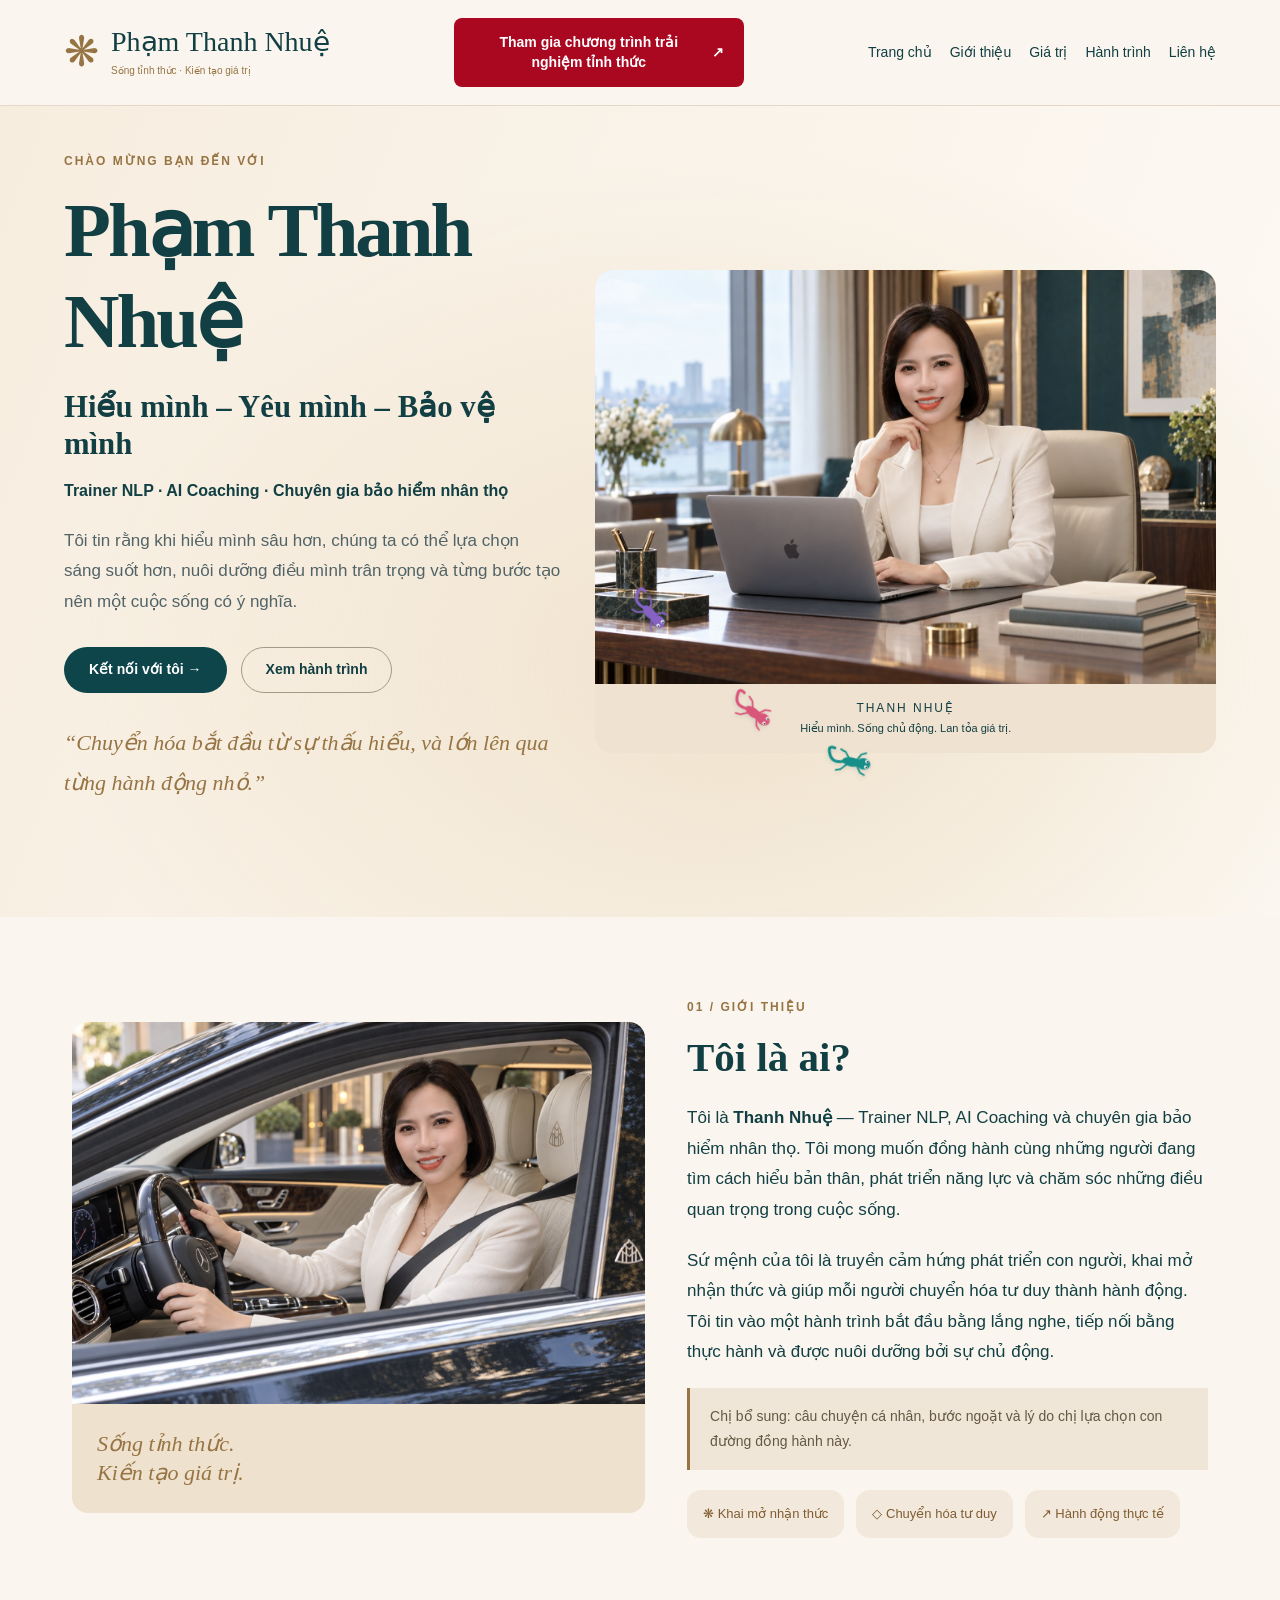
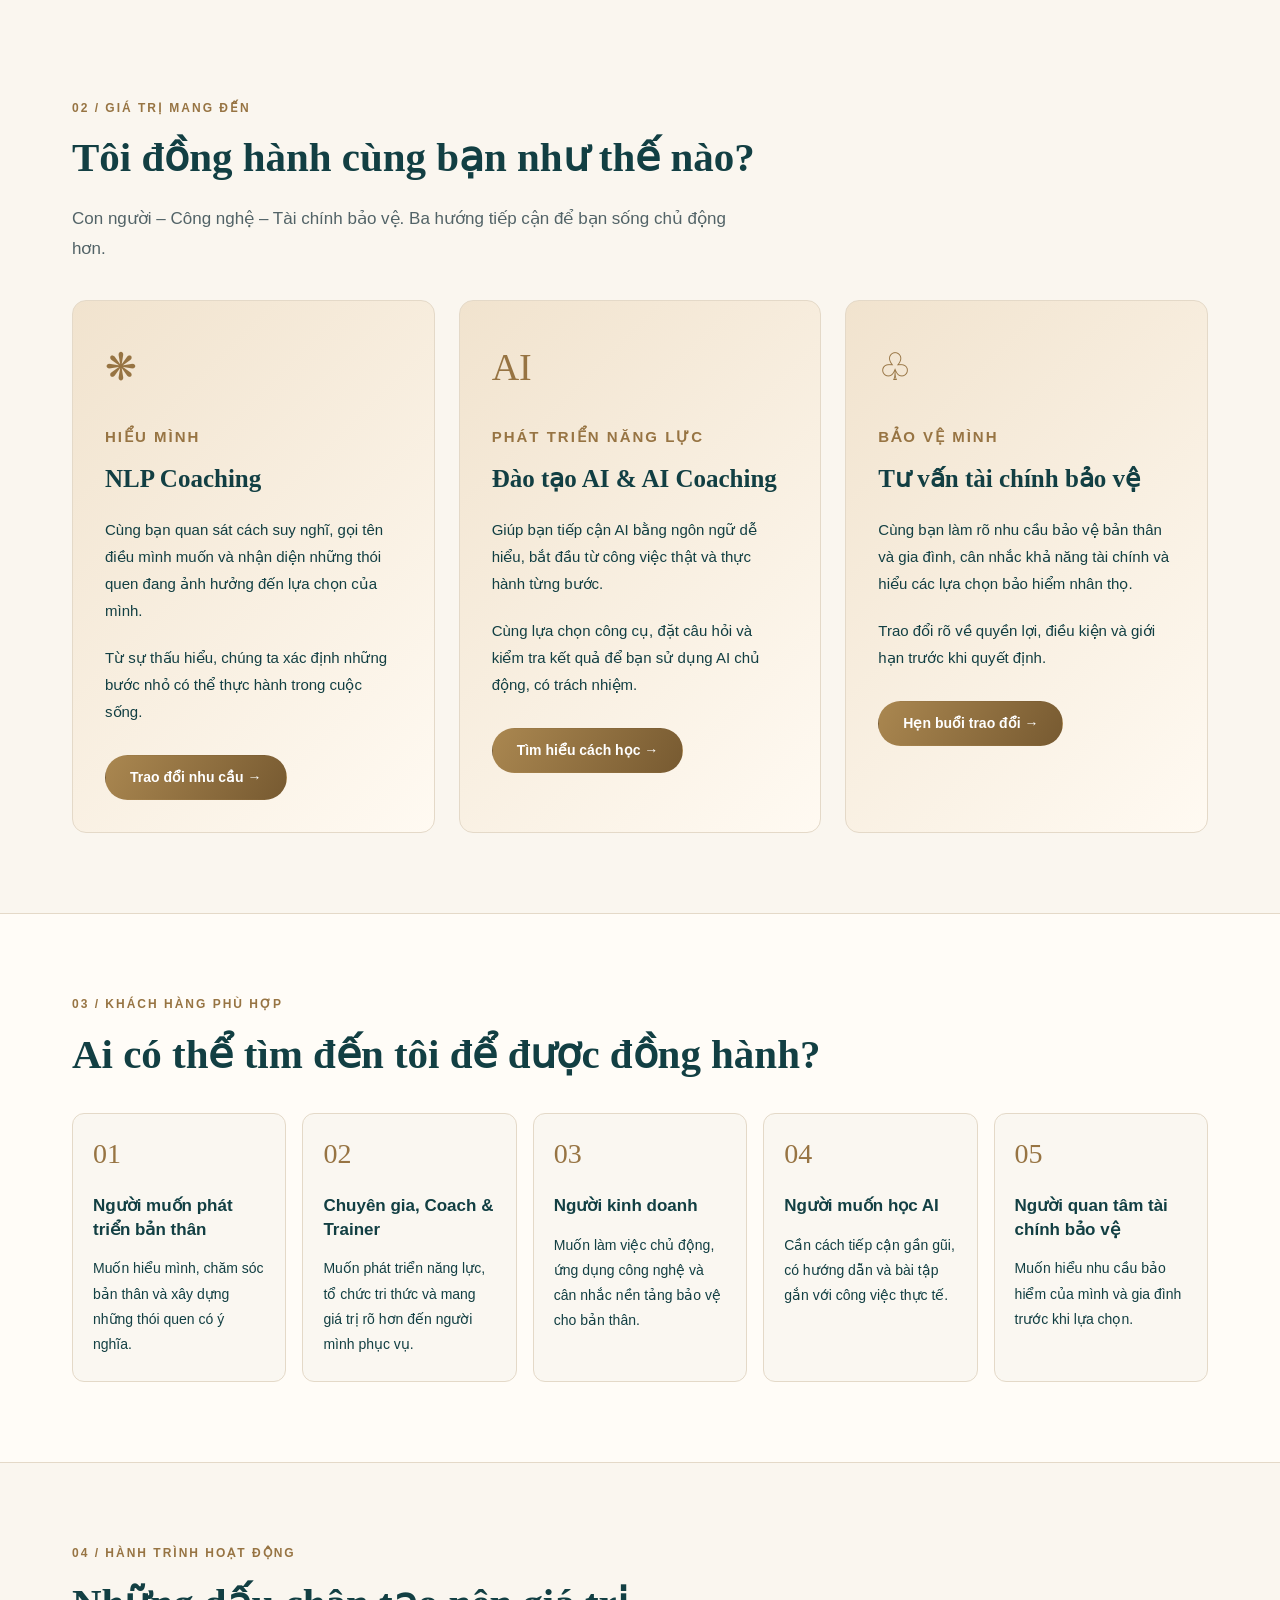
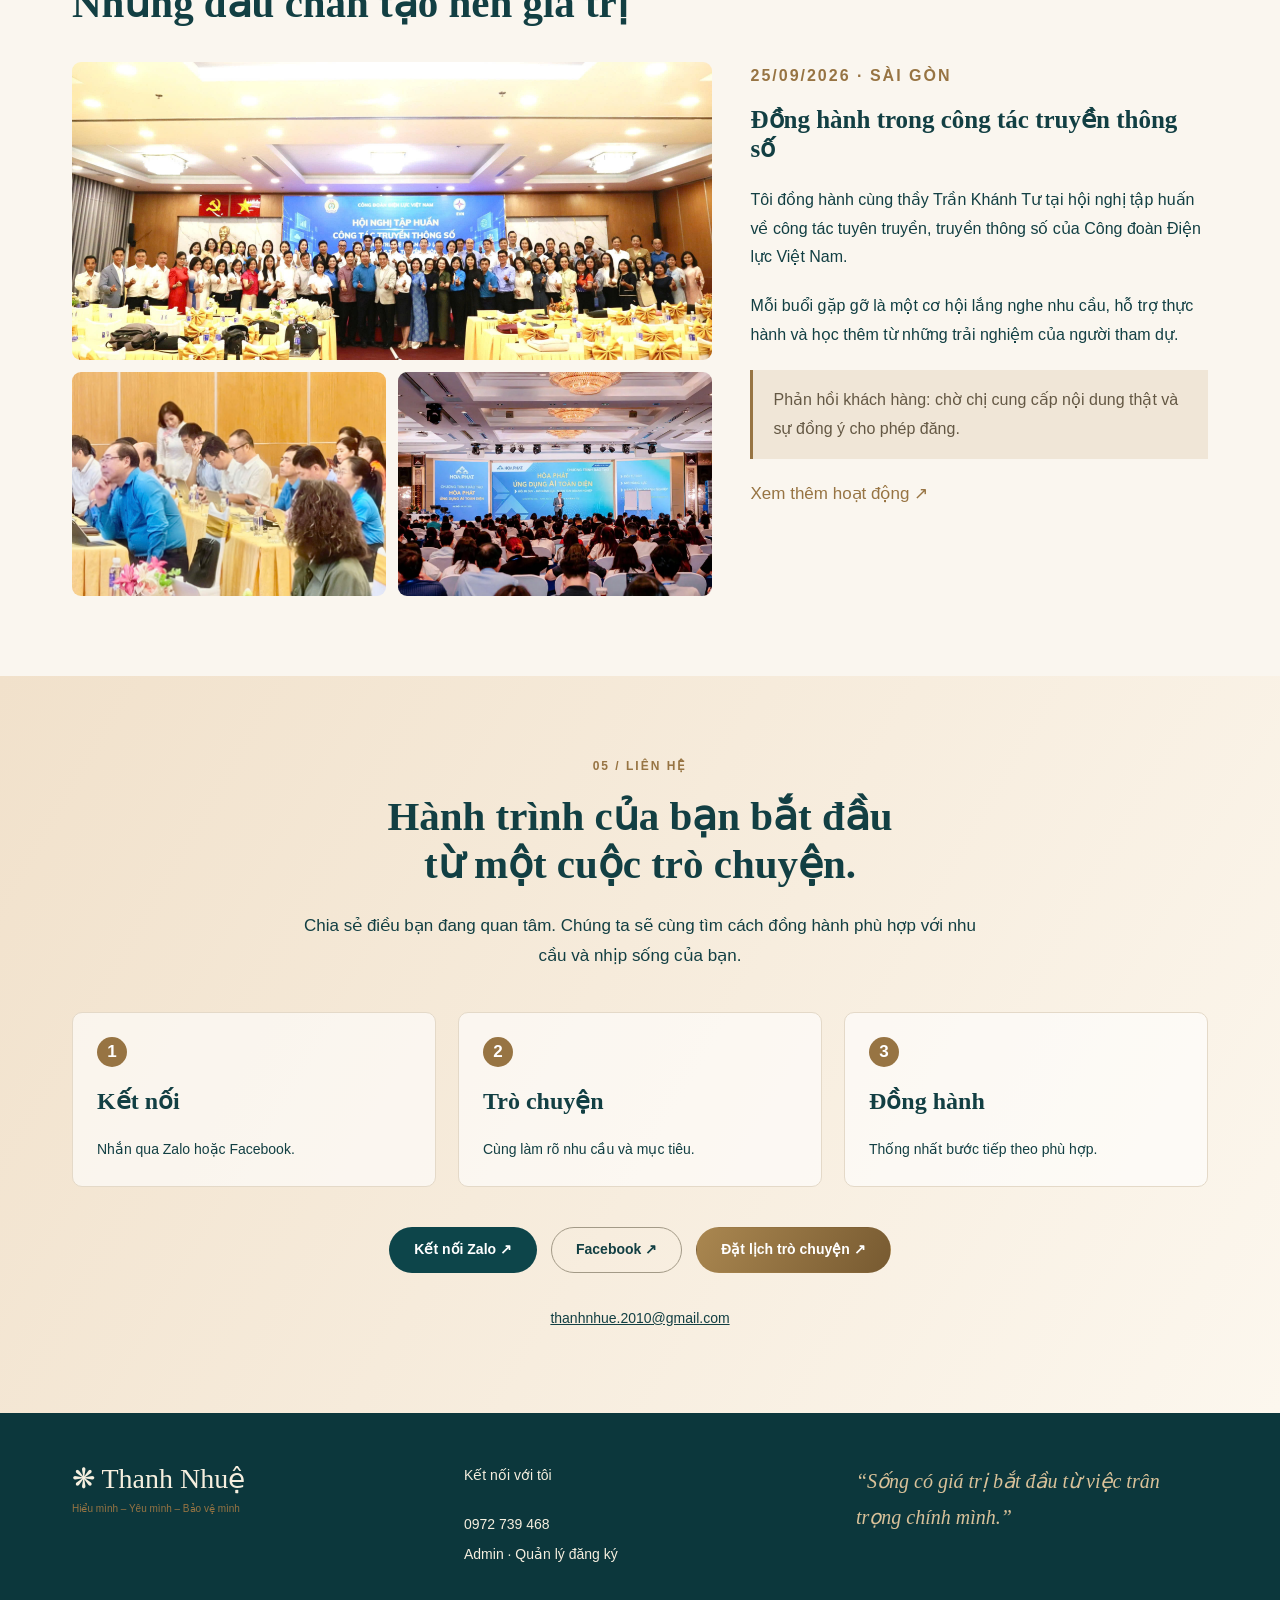
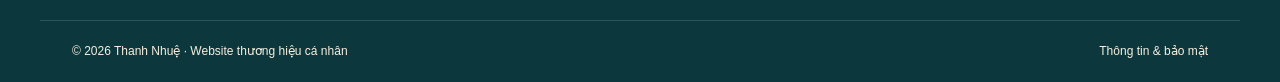
==== commit c8421ca8: "Update share image and wisdom health experience description" ====
--- a/index.html
+++ b/index.html
@@ -1,4 +1,4 @@
-<!doctype html><html lang="vi"><head><meta charset="utf-8"><meta name="viewport" content="width=device-width,initial-scale=1"><title>Phạm Thanh Nhuệ · Hiểu mình – Yêu mình – Bảo vệ mình</title><meta name="description" content="Thanh Nhuệ — Trainer NLP, AI Coaching và chuyên gia bảo hiểm nhân thọ. Đồng hành phát triển con người, ứng dụng AI và tài chính bảo vệ."><link rel="stylesheet" href="brand-new.css?v=20261014-6"><link rel="canonical" href="https://phamthanhnhue.vn/"><link rel="icon" href="favicon-logo-v1.png"><meta property="og:type" content="website"><meta property="og:locale" content="vi_VN"><meta property="og:site_name" content="Phạm Thanh Nhuệ"><meta property="og:title" content="Phạm Thanh Nhuệ · Hiểu mình – Yêu mình – Bảo vệ mình"><meta property="og:description" content="Trainer NLP · AI Coaching · Chuyên gia bảo hiểm nhân thọ. Đồng hành để hiểu mình, sống chủ động và bảo vệ những điều quan trọng."><meta property="og:url" content="https://phamthanhnhue.vn/"><meta property="og:image" content="https://phamthanhnhue.vn/pham-thanh-nhue-maybach.png"><meta property="og:image:secure_url" content="https://phamthanhnhue.vn/pham-thanh-nhue-maybach.png"><meta property="og:image:type" content="image/png"><meta property="og:image:width" content="1536"><meta property="og:image:height" content="1024"><meta property="og:image:alt" content="Phạm Thanh Nhuệ mặc vest trong nội thất ô tô sang trọng"><meta name="twitter:card" content="summary_large_image"><meta name="twitter:title" content="Phạm Thanh Nhuệ · Hiểu mình – Yêu mình – Bảo vệ mình"><meta name="twitter:description" content="Trainer NLP · AI Coaching · Tài chính bảo vệ"><meta name="twitter:image" content="https://phamthanhnhue.vn/pham-thanh-nhue-maybach.png"></head><body>
+<!doctype html><html lang="vi"><head><meta charset="utf-8"><meta name="viewport" content="width=device-width,initial-scale=1"><title>Phạm Thanh Nhuệ · Hiểu mình – Yêu mình – Bảo vệ mình</title><meta name="description" content="Khai mở trí tuệ – Nuôi dưỡng sức khỏe – Làm giàu trải nghiệm."><link rel="stylesheet" href="brand-new.css?v=20261014-6"><link rel="canonical" href="https://phamthanhnhue.vn/"><link rel="icon" href="favicon-logo-v1.png"><meta property="og:type" content="website"><meta property="og:locale" content="vi_VN"><meta property="og:site_name" content="Phạm Thanh Nhuệ"><meta property="og:title" content="Phạm Thanh Nhuệ · Hiểu mình – Yêu mình – Bảo vệ mình"><meta property="og:description" content="Khai mở trí tuệ – Nuôi dưỡng sức khỏe – Làm giàu trải nghiệm."><meta property="og:url" content="https://phamthanhnhue.vn/"><meta property="og:image" content="https://phamthanhnhue.vn/pham-thanh-nhue-share-v2.jpg"><meta property="og:image:secure_url" content="https://phamthanhnhue.vn/pham-thanh-nhue-share-v2.jpg"><meta property="og:image:type" content="image/jpeg"><meta property="og:image:width" content="1200"><meta property="og:image:height" content="800"><meta property="og:image:alt" content="Phạm Thanh Nhuệ mặc vest trong nội thất ô tô sang trọng"><meta name="twitter:card" content="summary_large_image"><meta name="twitter:title" content="Phạm Thanh Nhuệ · Hiểu mình – Yêu mình – Bảo vệ mình"><meta name="twitter:description" content="Khai mở trí tuệ – Nuôi dưỡng sức khỏe – Làm giàu trải nghiệm."><meta name="twitter:image" content="https://phamthanhnhue.vn/pham-thanh-nhue-share-v2.jpg"></head><body>
 <header><a class="logo" href="#trang-chu"><span class="lotus">❋</span><span>Phạm Thanh Nhuệ<small>Sống tỉnh thức · Kiến tạo giá trị</small></span></a><a class="awake-cta" href="https://trainghiemtinhthuc.com/" target="_blank" rel="noopener noreferrer">Tham gia chương trình trải nghiệm tỉnh thức <span aria-hidden="true">↗</span></a><button class="menu" aria-label="Mở menu" aria-expanded="false">☰</button><nav><a href="#trang-chu">Trang chủ</a><a href="#gioi-thieu">Giới thiệu</a><a href="#gia-tri">Giá trị</a><a href="#hanh-trinh">Hành trình</a><a href="#lien-he">Liên hệ</a></nav><a class="button gold header-cta" href="hen-tu-van.html">Đặt lịch trò chuyện ↗</a></header>
 <main><section class="hero" id="trang-chu"><div class="hero-copy"><p class="eyebrow">Chào mừng bạn đến với</p><h1>Phạm Thanh Nhuệ</h1><h2>Hiểu mình – Yêu mình – Bảo vệ mình</h2><p class="roles">Trainer NLP · AI Coaching · Chuyên gia bảo hiểm nhân thọ</p><p>Tôi tin rằng khi hiểu mình sâu hơn, chúng ta có thể lựa chọn sáng suốt hơn, nuôi dưỡng điều mình trân trọng và từng bước tạo nên một cuộc sống có ý nghĩa.</p><div class="actions"><a class="button" href="#lien-he">Kết nối với tôi →</a><a class="button outline" href="#hanh-trinh">Xem hành trình</a></div><blockquote>“Chuyển hóa bắt đầu từ sự thấu hiểu, và lớn lên qua từng hành động nhỏ.”</blockquote></div><figure class="portrait"><img src="pham-thanh-nhue-vest.png" alt="Ảnh minh họa AI tham chiếu Phạm Thanh Nhuệ mặc vest, làm việc bên MacBook và sách trong không gian sang trọng"><figcaption>THANH NHUỆ<span>Hiểu mình. Sống chủ động. Lan tỏa giá trị.</span></figcaption></figure></section>
 <section class="about wrap" id="gioi-thieu"><figure><img src="pham-thanh-nhue-maybach.png" alt="Ảnh minh họa AI tham chiếu Phạm Thanh Nhuệ mặc vest, ngồi ghế lái xe sang, chụp qua cửa sổ"><figcaption>Sống tỉnh thức.<br>Kiến tạo giá trị.</figcaption></figure><div><p class="eyebrow">01 / Giới thiệu</p><h2>Tôi là ai?</h2><p>Tôi là <strong>Thanh Nhuệ</strong> — Trainer NLP, AI Coaching và chuyên gia bảo hiểm nhân thọ. Tôi mong muốn đồng hành cùng những người đang tìm cách hiểu bản thân, phát triển năng lực và chăm sóc những điều quan trọng trong cuộc sống.</p><p>Sứ mệnh của tôi là truyền cảm hứng phát triển con người, khai mở nhận thức và giúp mỗi người chuyển hóa tư duy thành hành động. Tôi tin vào một hành trình bắt đầu bằng lắng nghe, tiếp nối bằng thực hành và được nuôi dưỡng bởi sự chủ động.</p><p class="pending">Chị bổ sung: câu chuyện cá nhân, bước ngoặt và lý do chị lựa chọn con đường đồng hành này.</p><div class="values"><span>❋ Khai mở nhận thức</span><span>◇ Chuyển hóa tư duy</span><span>↗ Hành động thực tế</span></div></div></section>
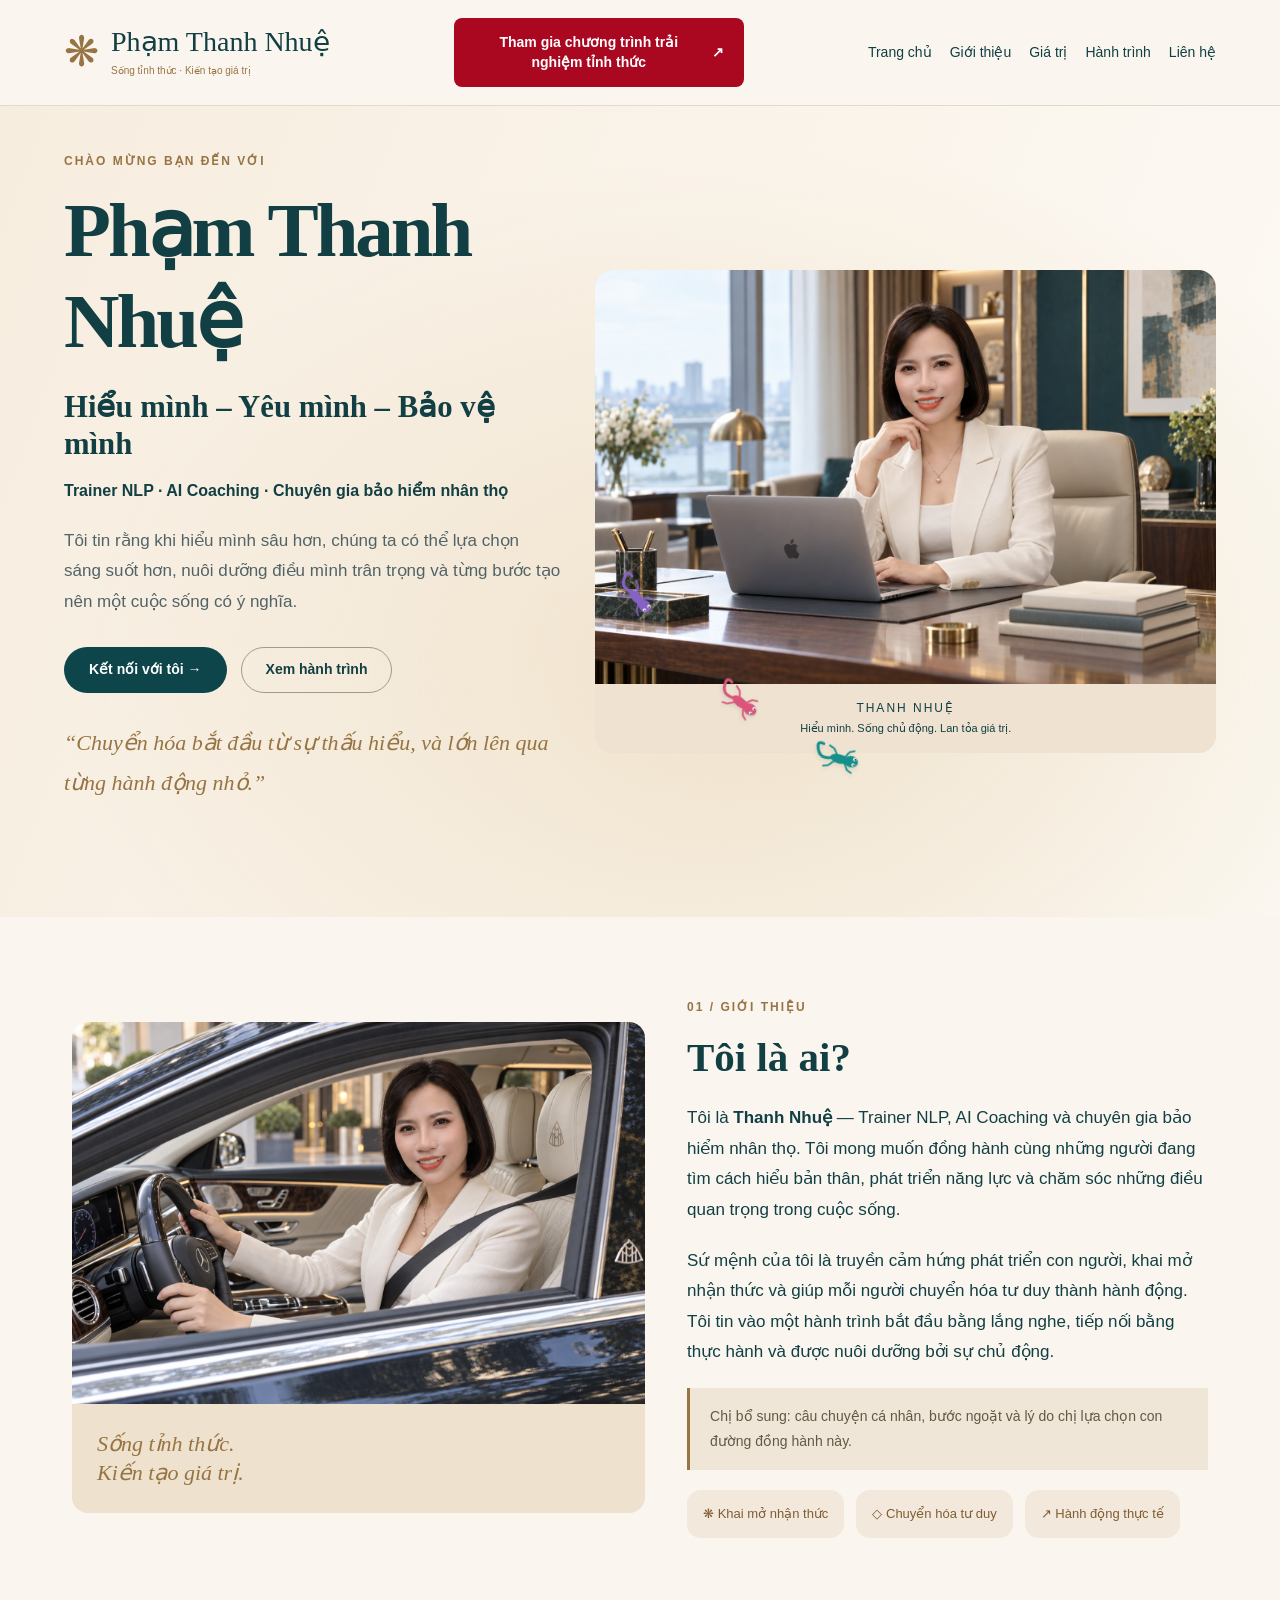
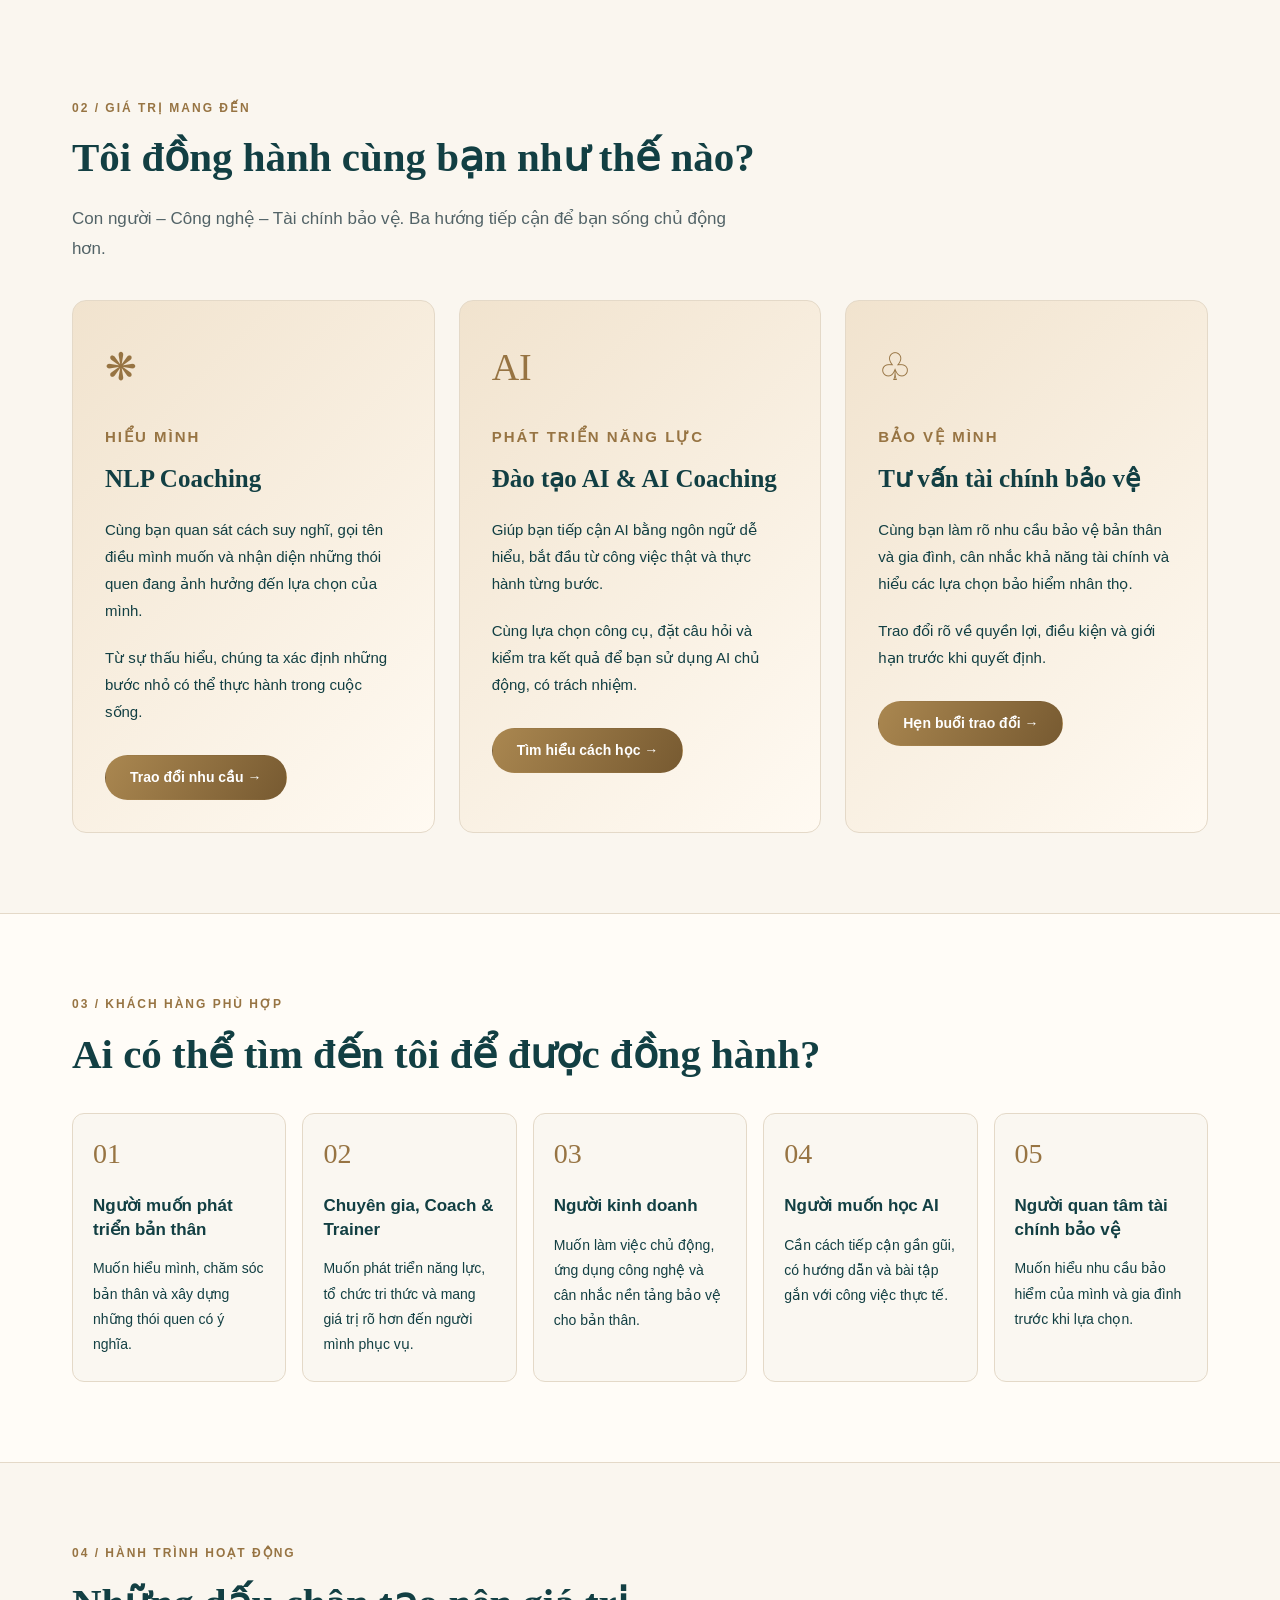
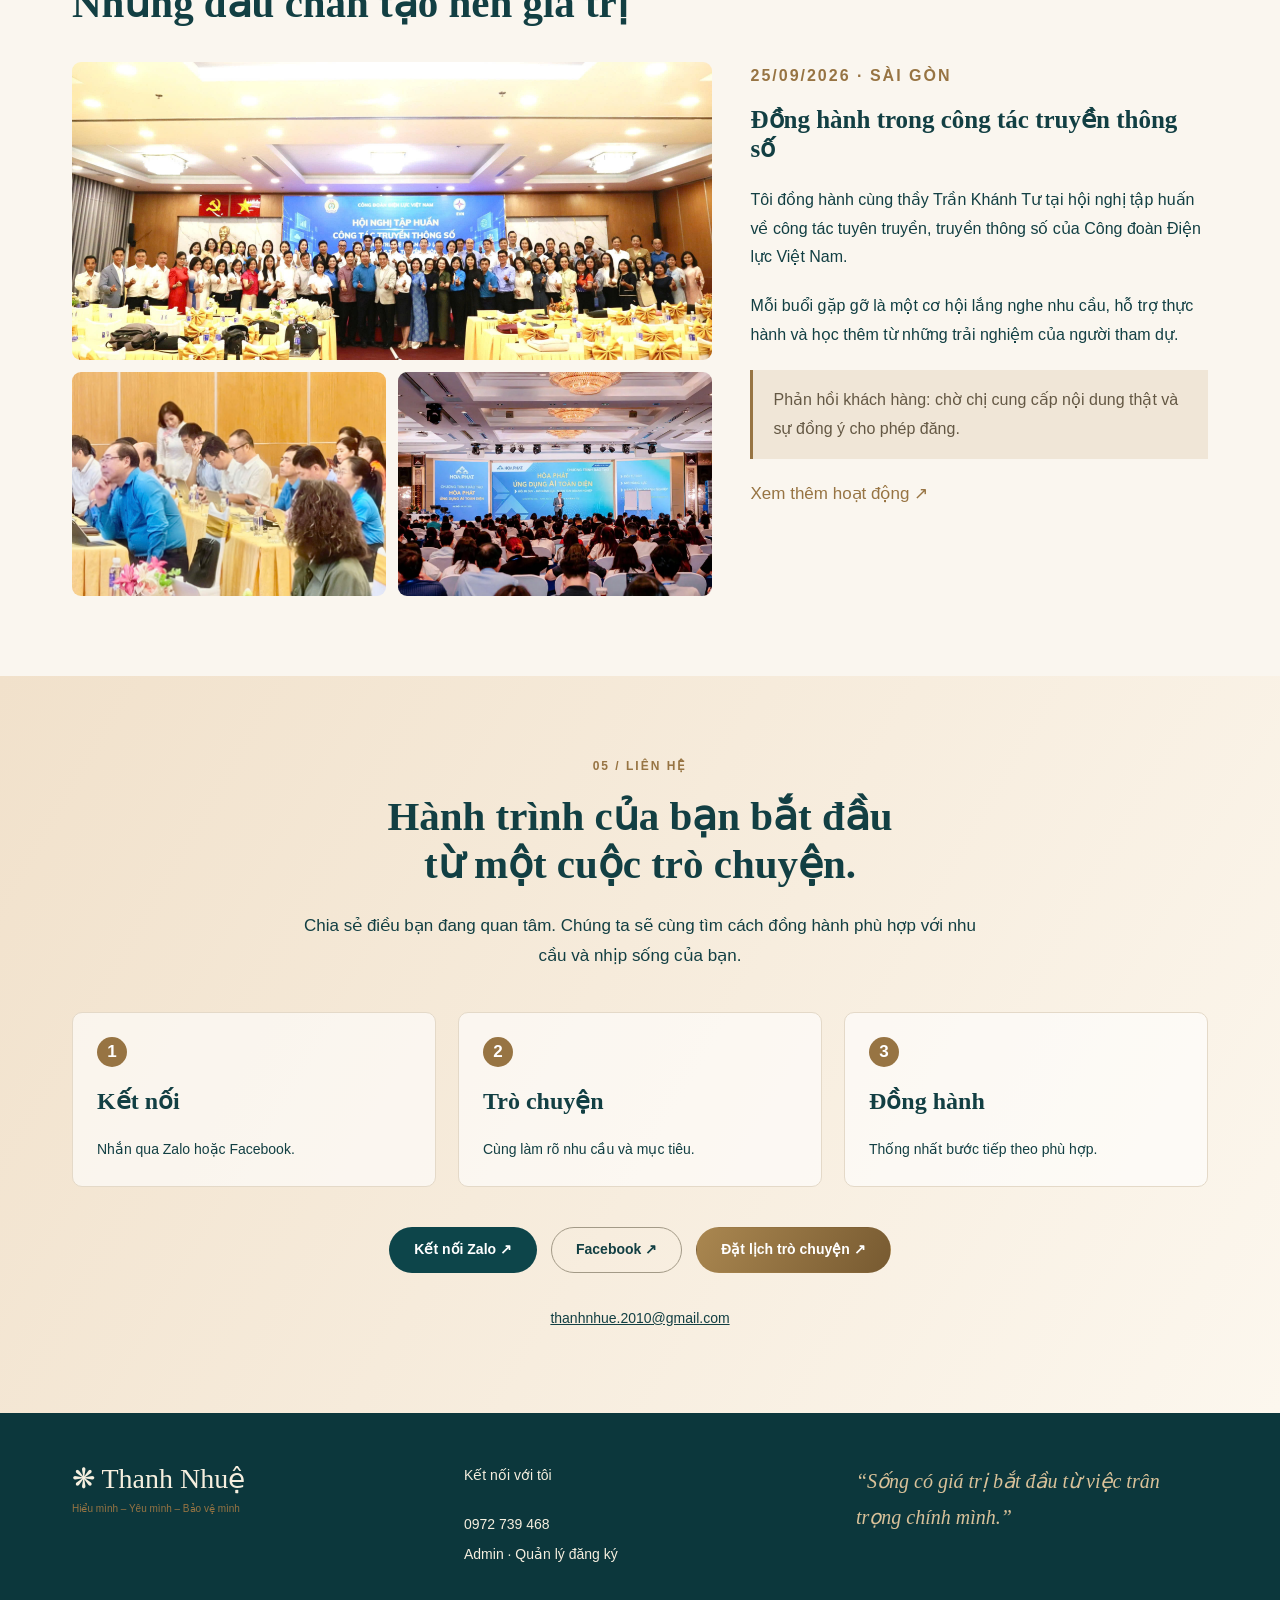
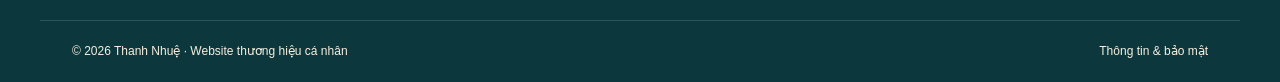
==== commit 97ef5112: "Unify personal brand share previews across pages" ====
--- a/index.html
+++ b/index.html
@@ -1,4 +1,4 @@
-<!doctype html><html lang="vi"><head><meta charset="utf-8"><meta name="viewport" content="width=device-width,initial-scale=1"><title>Phạm Thanh Nhuệ · Hiểu mình – Yêu mình – Bảo vệ mình</title><meta name="description" content="Khai mở trí tuệ – Nuôi dưỡng sức khỏe – Làm giàu trải nghiệm."><link rel="stylesheet" href="brand-new.css?v=20261014-6"><link rel="canonical" href="https://phamthanhnhue.vn/"><link rel="icon" href="favicon-logo-v1.png"><meta property="og:type" content="website"><meta property="og:locale" content="vi_VN"><meta property="og:site_name" content="Phạm Thanh Nhuệ"><meta property="og:title" content="Phạm Thanh Nhuệ · Hiểu mình – Yêu mình – Bảo vệ mình"><meta property="og:description" content="Khai mở trí tuệ – Nuôi dưỡng sức khỏe – Làm giàu trải nghiệm."><meta property="og:url" content="https://phamthanhnhue.vn/"><meta property="og:image" content="https://phamthanhnhue.vn/pham-thanh-nhue-share-v2.jpg"><meta property="og:image:secure_url" content="https://phamthanhnhue.vn/pham-thanh-nhue-share-v2.jpg"><meta property="og:image:type" content="image/jpeg"><meta property="og:image:width" content="1200"><meta property="og:image:height" content="800"><meta property="og:image:alt" content="Phạm Thanh Nhuệ mặc vest trong nội thất ô tô sang trọng"><meta name="twitter:card" content="summary_large_image"><meta name="twitter:title" content="Phạm Thanh Nhuệ · Hiểu mình – Yêu mình – Bảo vệ mình"><meta name="twitter:description" content="Khai mở trí tuệ – Nuôi dưỡng sức khỏe – Làm giàu trải nghiệm."><meta name="twitter:image" content="https://phamthanhnhue.vn/pham-thanh-nhue-share-v2.jpg"></head><body>
+<!doctype html><html lang="vi"><head><meta charset="utf-8"><meta name="viewport" content="width=device-width,initial-scale=1"><title>Phạm Thanh Nhuệ · Hiểu mình – Yêu mình – Bảo vệ mình</title><meta name="description" content="Khai mở trí tuệ – Nuôi dưỡng sức khỏe – Làm giàu trải nghiệm."><link rel="stylesheet" href="brand-new.css?v=20261014-6"><link rel="canonical" href="https://phamthanhnhue.vn/"><link rel="icon" href="favicon-logo-v1.png"><meta property="og:type" content="website"><meta property="og:site_name" content="Phạm Thanh Nhuệ"><meta property="og:title" content="Phạm Thanh Nhuệ · Hiểu mình – Yêu mình – Bảo vệ mình"><meta property="og:description" content="Khai mở trí tuệ – Nuôi dưỡng sức khỏe – Làm giàu trải nghiệm."><meta property="og:url" content="https://phamthanhnhue.vn/"><meta property="og:image" content="https://phamthanhnhue.vn/pham-thanh-nhue-share-v2.jpg"><meta property="og:image:secure_url" content="https://phamthanhnhue.vn/pham-thanh-nhue-share-v2.jpg"><meta property="og:image:type" content="image/jpeg"><meta property="og:image:width" content="1200"><meta property="og:image:height" content="800"><meta property="og:image:alt" content="Phạm Thanh Nhuệ mặc vest trong ô tô"><meta name="twitter:card" content="summary_large_image"><meta name="twitter:title" content="Phạm Thanh Nhuệ · Hiểu mình – Yêu mình – Bảo vệ mình"><meta name="twitter:description" content="Khai mở trí tuệ – Nuôi dưỡng sức khỏe – Làm giàu trải nghiệm."><meta name="twitter:image" content="https://phamthanhnhue.vn/pham-thanh-nhue-share-v2.jpg"></head><body>
 <header><a class="logo" href="#trang-chu"><span class="lotus">❋</span><span>Phạm Thanh Nhuệ<small>Sống tỉnh thức · Kiến tạo giá trị</small></span></a><a class="awake-cta" href="https://trainghiemtinhthuc.com/" target="_blank" rel="noopener noreferrer">Tham gia chương trình trải nghiệm tỉnh thức <span aria-hidden="true">↗</span></a><button class="menu" aria-label="Mở menu" aria-expanded="false">☰</button><nav><a href="#trang-chu">Trang chủ</a><a href="#gioi-thieu">Giới thiệu</a><a href="#gia-tri">Giá trị</a><a href="#hanh-trinh">Hành trình</a><a href="#lien-he">Liên hệ</a></nav><a class="button gold header-cta" href="hen-tu-van.html">Đặt lịch trò chuyện ↗</a></header>
 <main><section class="hero" id="trang-chu"><div class="hero-copy"><p class="eyebrow">Chào mừng bạn đến với</p><h1>Phạm Thanh Nhuệ</h1><h2>Hiểu mình – Yêu mình – Bảo vệ mình</h2><p class="roles">Trainer NLP · AI Coaching · Chuyên gia bảo hiểm nhân thọ</p><p>Tôi tin rằng khi hiểu mình sâu hơn, chúng ta có thể lựa chọn sáng suốt hơn, nuôi dưỡng điều mình trân trọng và từng bước tạo nên một cuộc sống có ý nghĩa.</p><div class="actions"><a class="button" href="#lien-he">Kết nối với tôi →</a><a class="button outline" href="#hanh-trinh">Xem hành trình</a></div><blockquote>“Chuyển hóa bắt đầu từ sự thấu hiểu, và lớn lên qua từng hành động nhỏ.”</blockquote></div><figure class="portrait"><img src="pham-thanh-nhue-vest.png" alt="Ảnh minh họa AI tham chiếu Phạm Thanh Nhuệ mặc vest, làm việc bên MacBook và sách trong không gian sang trọng"><figcaption>THANH NHUỆ<span>Hiểu mình. Sống chủ động. Lan tỏa giá trị.</span></figcaption></figure></section>
 <section class="about wrap" id="gioi-thieu"><figure><img src="pham-thanh-nhue-maybach.png" alt="Ảnh minh họa AI tham chiếu Phạm Thanh Nhuệ mặc vest, ngồi ghế lái xe sang, chụp qua cửa sổ"><figcaption>Sống tỉnh thức.<br>Kiến tạo giá trị.</figcaption></figure><div><p class="eyebrow">01 / Giới thiệu</p><h2>Tôi là ai?</h2><p>Tôi là <strong>Thanh Nhuệ</strong> — Trainer NLP, AI Coaching và chuyên gia bảo hiểm nhân thọ. Tôi mong muốn đồng hành cùng những người đang tìm cách hiểu bản thân, phát triển năng lực và chăm sóc những điều quan trọng trong cuộc sống.</p><p>Sứ mệnh của tôi là truyền cảm hứng phát triển con người, khai mở nhận thức và giúp mỗi người chuyển hóa tư duy thành hành động. Tôi tin vào một hành trình bắt đầu bằng lắng nghe, tiếp nối bằng thực hành và được nuôi dưỡng bởi sự chủ động.</p><p class="pending">Chị bổ sung: câu chuyện cá nhân, bước ngoặt và lý do chị lựa chọn con đường đồng hành này.</p><div class="values"><span>❋ Khai mở nhận thức</span><span>◇ Chuyển hóa tư duy</span><span>↗ Hành động thực tế</span></div></div></section>
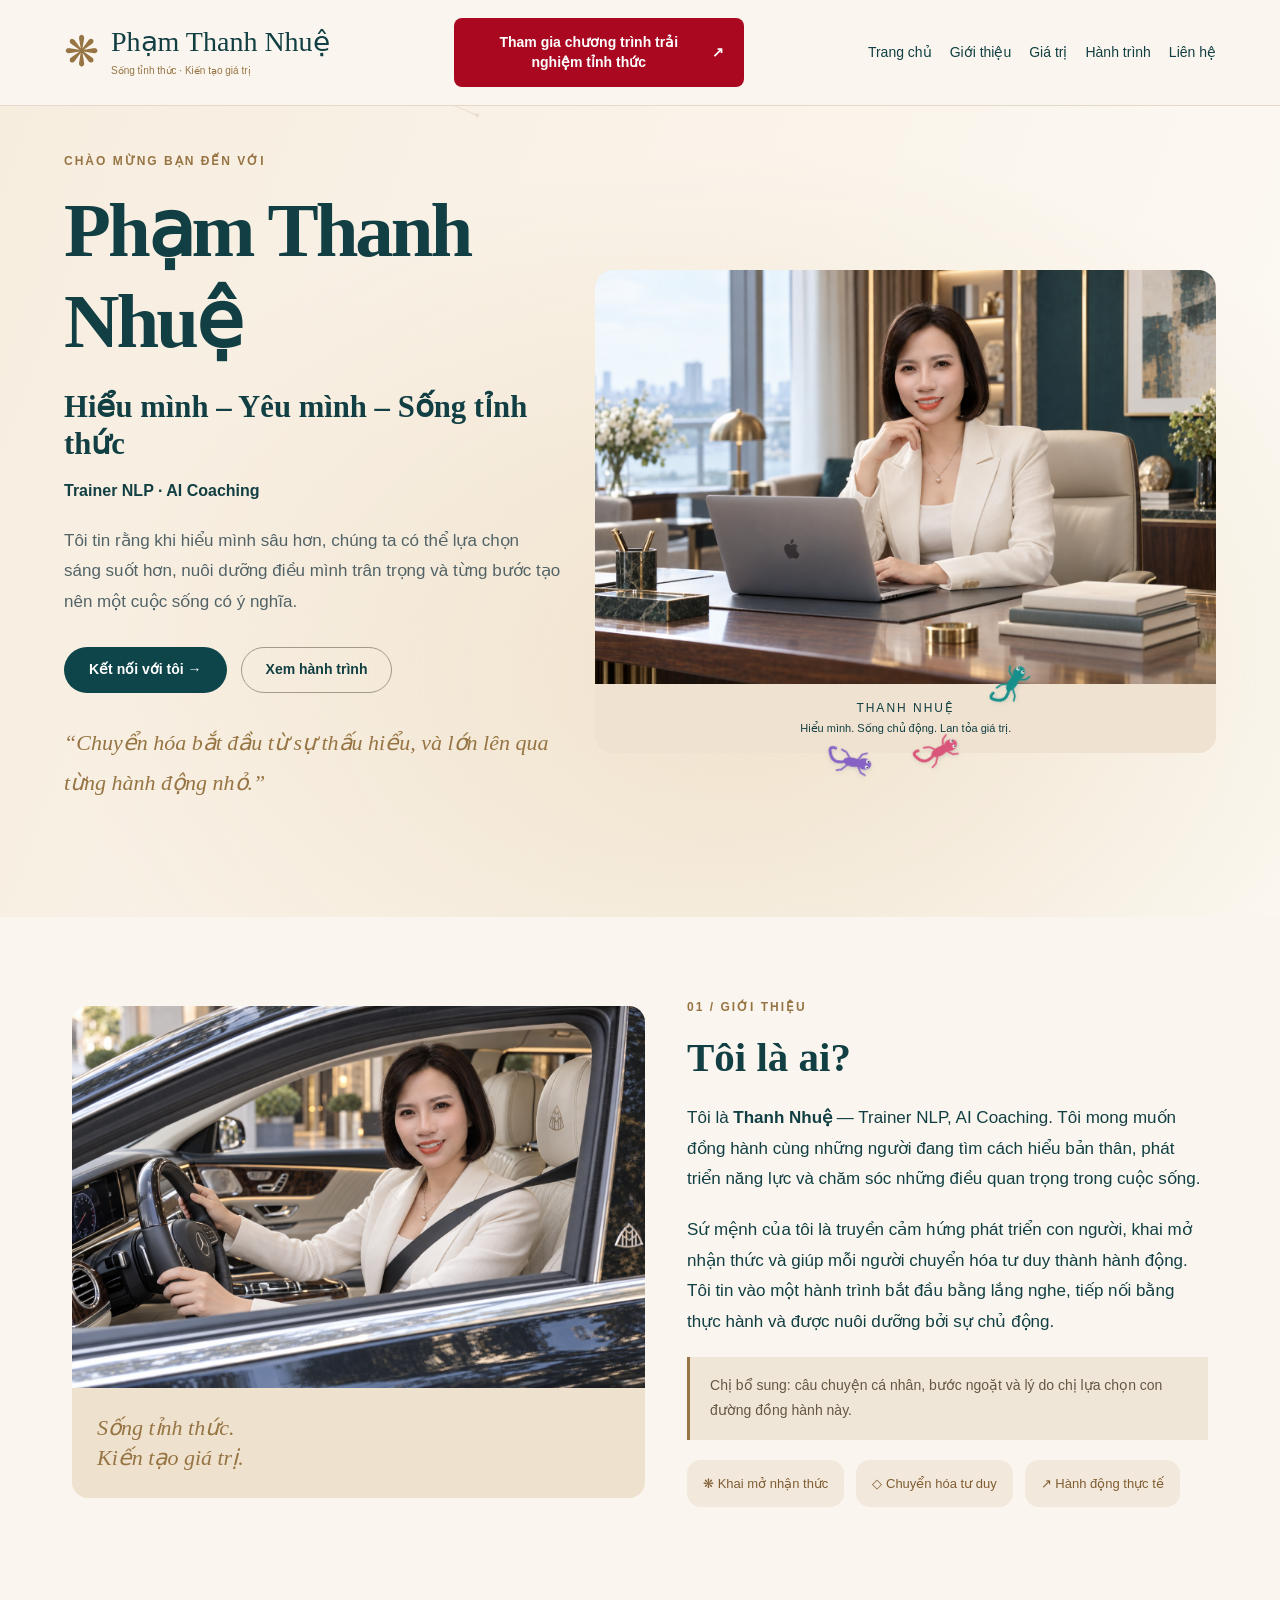
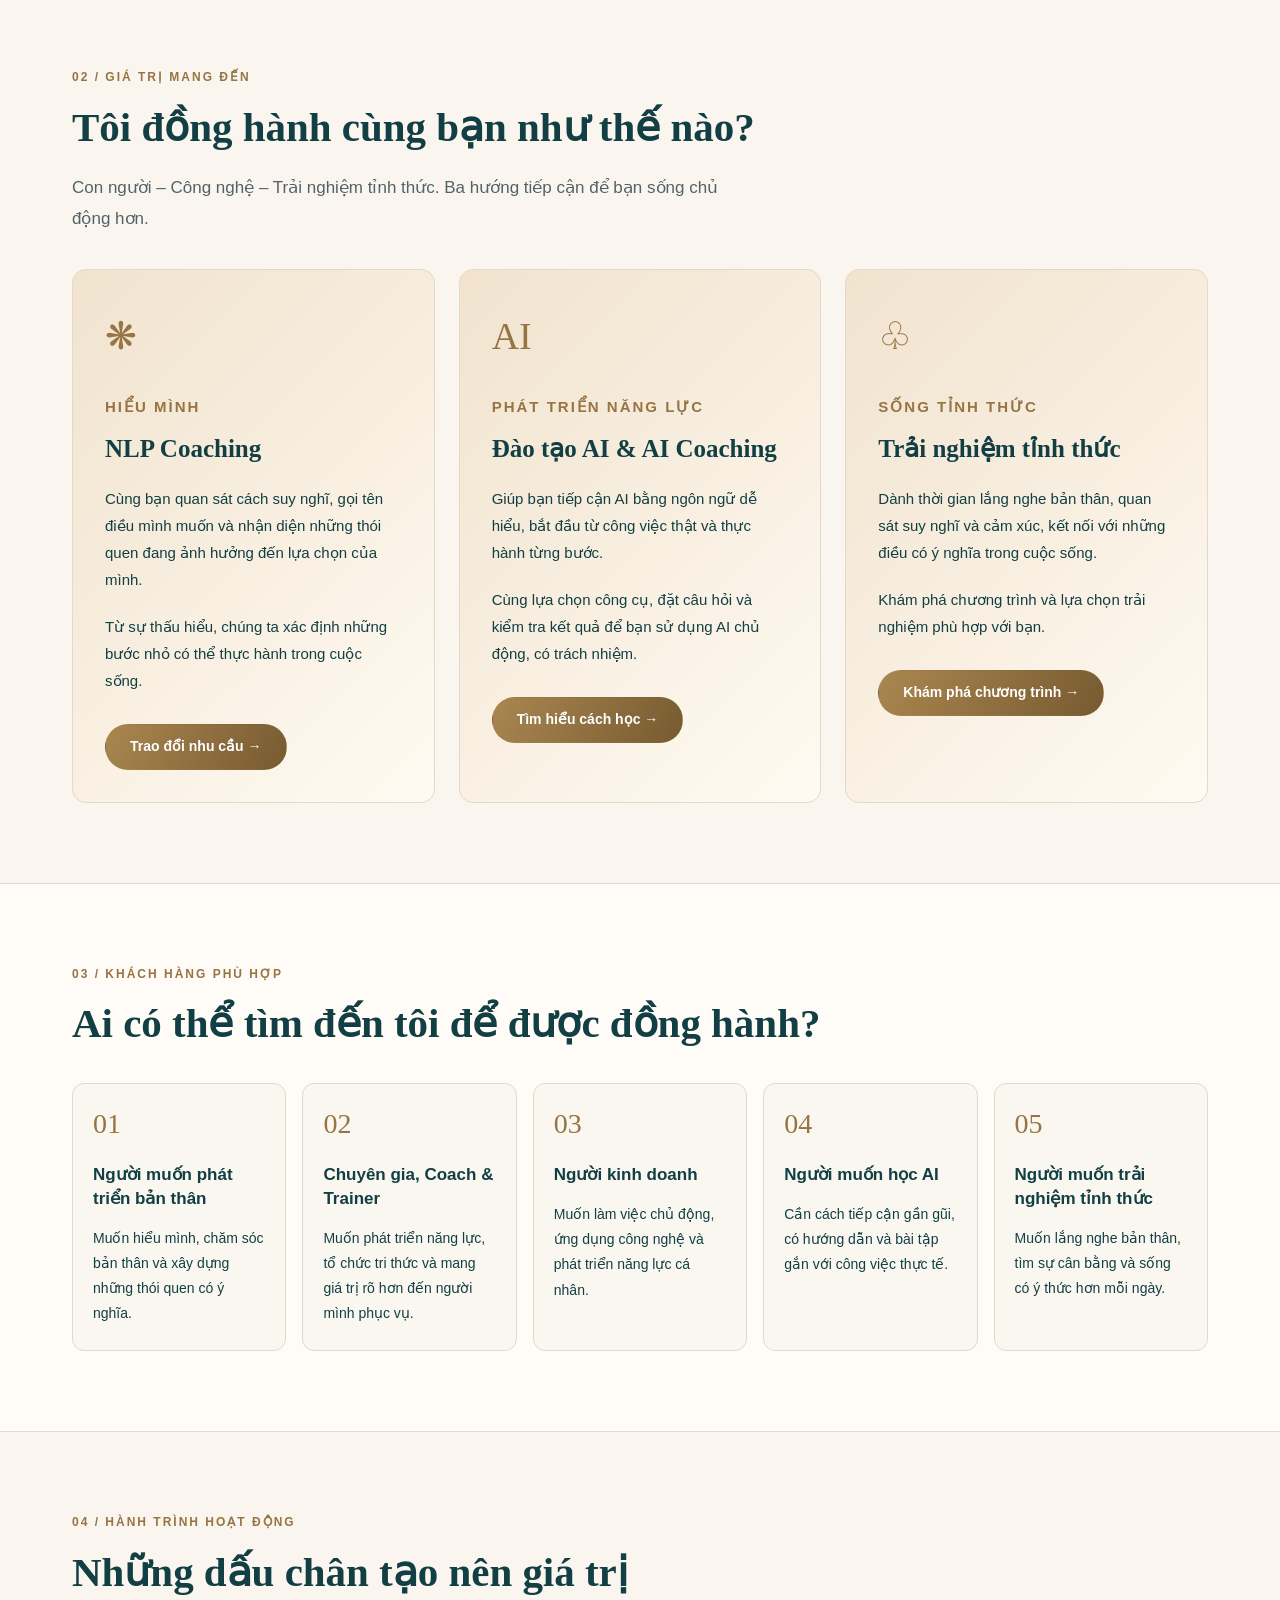
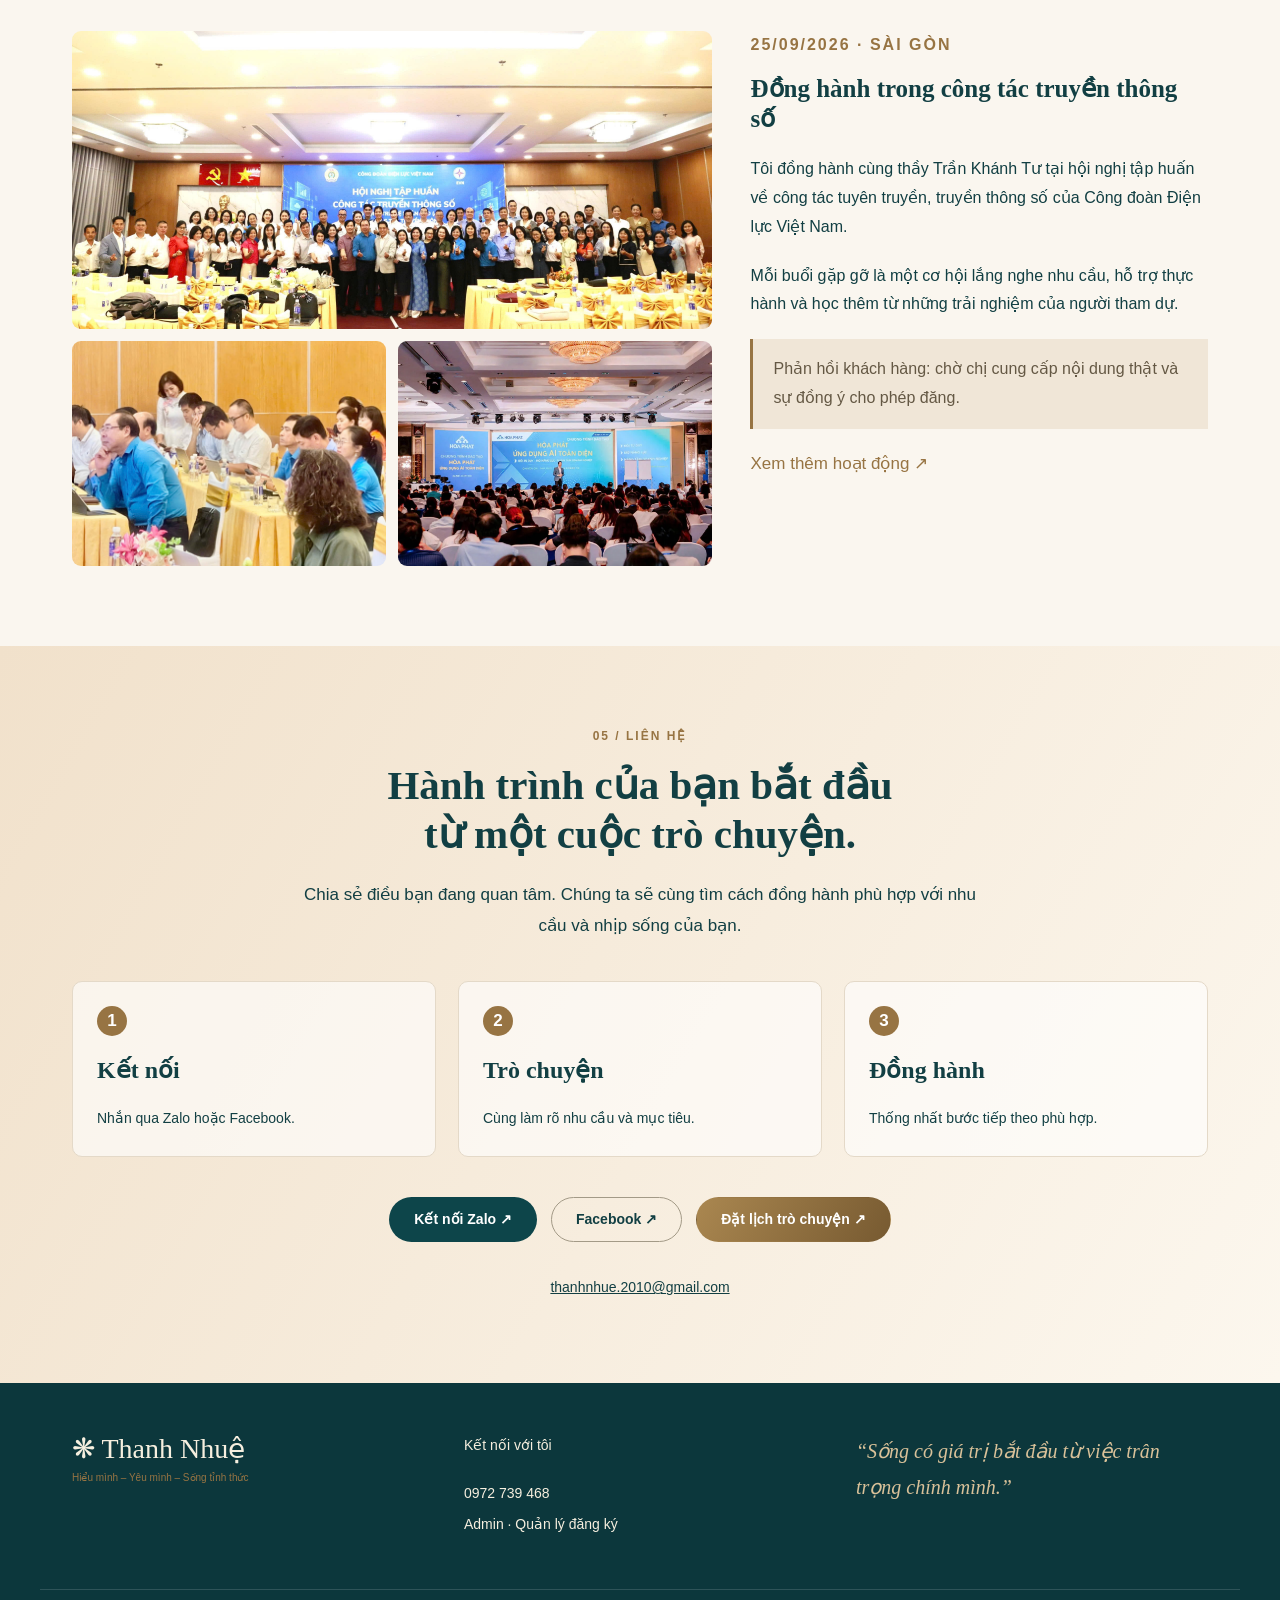
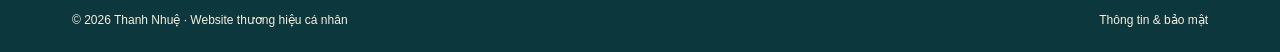
==== commit fabb7470: "Remove insurance services and retired role" ====
--- a/index.html
+++ b/index.html
@@ -1,9 +1,9 @@
-<!doctype html><html lang="vi"><head><meta charset="utf-8"><meta name="viewport" content="width=device-width,initial-scale=1"><title>Phạm Thanh Nhuệ · Hiểu mình – Yêu mình – Bảo vệ mình</title><meta name="description" content="Khai mở trí tuệ – Nuôi dưỡng sức khỏe – Làm giàu trải nghiệm."><link rel="stylesheet" href="brand-new.css?v=20261014-6"><link rel="canonical" href="https://phamthanhnhue.vn/"><link rel="icon" href="favicon-logo-v1.png"><meta property="og:type" content="website"><meta property="og:site_name" content="Phạm Thanh Nhuệ"><meta property="og:title" content="Phạm Thanh Nhuệ · Hiểu mình – Yêu mình – Bảo vệ mình"><meta property="og:description" content="Khai mở trí tuệ – Nuôi dưỡng sức khỏe – Làm giàu trải nghiệm."><meta property="og:url" content="https://phamthanhnhue.vn/"><meta property="og:image" content="https://phamthanhnhue.vn/pham-thanh-nhue-share-v2.jpg"><meta property="og:image:secure_url" content="https://phamthanhnhue.vn/pham-thanh-nhue-share-v2.jpg"><meta property="og:image:type" content="image/jpeg"><meta property="og:image:width" content="1200"><meta property="og:image:height" content="800"><meta property="og:image:alt" content="Phạm Thanh Nhuệ mặc vest trong ô tô"><meta name="twitter:card" content="summary_large_image"><meta name="twitter:title" content="Phạm Thanh Nhuệ · Hiểu mình – Yêu mình – Bảo vệ mình"><meta name="twitter:description" content="Khai mở trí tuệ – Nuôi dưỡng sức khỏe – Làm giàu trải nghiệm."><meta name="twitter:image" content="https://phamthanhnhue.vn/pham-thanh-nhue-share-v2.jpg"></head><body>
+<!doctype html><html lang="vi"><head><meta charset="utf-8"><meta name="viewport" content="width=device-width,initial-scale=1"><title>Phạm Thanh Nhuệ · Hiểu mình – Yêu mình – Sống tỉnh thức</title><meta name="description" content="Khai mở trí tuệ – Nuôi dưỡng sức khỏe – Làm giàu trải nghiệm."><link rel="stylesheet" href="brand-new.css?v=20261014-6"><link rel="canonical" href="https://phamthanhnhue.vn/"><link rel="icon" href="favicon-logo-v1.png"><meta property="og:type" content="website"><meta property="og:site_name" content="Phạm Thanh Nhuệ"><meta property="og:title" content="Phạm Thanh Nhuệ · Hiểu mình – Yêu mình – Sống tỉnh thức"><meta property="og:description" content="Khai mở trí tuệ – Nuôi dưỡng sức khỏe – Làm giàu trải nghiệm."><meta property="og:url" content="https://phamthanhnhue.vn/"><meta property="og:image" content="https://phamthanhnhue.vn/pham-thanh-nhue-share-v2.jpg"><meta property="og:image:secure_url" content="https://phamthanhnhue.vn/pham-thanh-nhue-share-v2.jpg"><meta property="og:image:type" content="image/jpeg"><meta property="og:image:width" content="1200"><meta property="og:image:height" content="800"><meta property="og:image:alt" content="Phạm Thanh Nhuệ mặc vest trong ô tô"><meta name="twitter:card" content="summary_large_image"><meta name="twitter:title" content="Phạm Thanh Nhuệ · Hiểu mình – Yêu mình – Sống tỉnh thức"><meta name="twitter:description" content="Khai mở trí tuệ – Nuôi dưỡng sức khỏe – Làm giàu trải nghiệm."><meta name="twitter:image" content="https://phamthanhnhue.vn/pham-thanh-nhue-share-v2.jpg"></head><body>
 <header><a class="logo" href="#trang-chu"><span class="lotus">❋</span><span>Phạm Thanh Nhuệ<small>Sống tỉnh thức · Kiến tạo giá trị</small></span></a><a class="awake-cta" href="https://trainghiemtinhthuc.com/" target="_blank" rel="noopener noreferrer">Tham gia chương trình trải nghiệm tỉnh thức <span aria-hidden="true">↗</span></a><button class="menu" aria-label="Mở menu" aria-expanded="false">☰</button><nav><a href="#trang-chu">Trang chủ</a><a href="#gioi-thieu">Giới thiệu</a><a href="#gia-tri">Giá trị</a><a href="#hanh-trinh">Hành trình</a><a href="#lien-he">Liên hệ</a></nav><a class="button gold header-cta" href="hen-tu-van.html">Đặt lịch trò chuyện ↗</a></header>
-<main><section class="hero" id="trang-chu"><div class="hero-copy"><p class="eyebrow">Chào mừng bạn đến với</p><h1>Phạm Thanh Nhuệ</h1><h2>Hiểu mình – Yêu mình – Bảo vệ mình</h2><p class="roles">Trainer NLP · AI Coaching · Chuyên gia bảo hiểm nhân thọ</p><p>Tôi tin rằng khi hiểu mình sâu hơn, chúng ta có thể lựa chọn sáng suốt hơn, nuôi dưỡng điều mình trân trọng và từng bước tạo nên một cuộc sống có ý nghĩa.</p><div class="actions"><a class="button" href="#lien-he">Kết nối với tôi →</a><a class="button outline" href="#hanh-trinh">Xem hành trình</a></div><blockquote>“Chuyển hóa bắt đầu từ sự thấu hiểu, và lớn lên qua từng hành động nhỏ.”</blockquote></div><figure class="portrait"><img src="pham-thanh-nhue-vest.png" alt="Ảnh minh họa AI tham chiếu Phạm Thanh Nhuệ mặc vest, làm việc bên MacBook và sách trong không gian sang trọng"><figcaption>THANH NHUỆ<span>Hiểu mình. Sống chủ động. Lan tỏa giá trị.</span></figcaption></figure></section>
-<section class="about wrap" id="gioi-thieu"><figure><img src="pham-thanh-nhue-maybach.png" alt="Ảnh minh họa AI tham chiếu Phạm Thanh Nhuệ mặc vest, ngồi ghế lái xe sang, chụp qua cửa sổ"><figcaption>Sống tỉnh thức.<br>Kiến tạo giá trị.</figcaption></figure><div><p class="eyebrow">01 / Giới thiệu</p><h2>Tôi là ai?</h2><p>Tôi là <strong>Thanh Nhuệ</strong> — Trainer NLP, AI Coaching và chuyên gia bảo hiểm nhân thọ. Tôi mong muốn đồng hành cùng những người đang tìm cách hiểu bản thân, phát triển năng lực và chăm sóc những điều quan trọng trong cuộc sống.</p><p>Sứ mệnh của tôi là truyền cảm hứng phát triển con người, khai mở nhận thức và giúp mỗi người chuyển hóa tư duy thành hành động. Tôi tin vào một hành trình bắt đầu bằng lắng nghe, tiếp nối bằng thực hành và được nuôi dưỡng bởi sự chủ động.</p><p class="pending">Chị bổ sung: câu chuyện cá nhân, bước ngoặt và lý do chị lựa chọn con đường đồng hành này.</p><div class="values"><span>❋ Khai mở nhận thức</span><span>◇ Chuyển hóa tư duy</span><span>↗ Hành động thực tế</span></div></div></section>
-<section class="wrap" id="gia-tri"><p class="eyebrow">02 / Giá trị mang đến</p><h2>Tôi đồng hành cùng bạn như thế nào?</h2><p class="section-intro">Con người – Công nghệ – Tài chính bảo vệ. Ba hướng tiếp cận để bạn sống chủ động hơn.</p><div class="services"><article><span class="icon">❋</span><p class="eyebrow">Hiểu mình</p><h3>NLP Coaching</h3><p>Cùng bạn quan sát cách suy nghĩ, gọi tên điều mình muốn và nhận diện những thói quen đang ảnh hưởng đến lựa chọn của mình.</p><p>Từ sự thấu hiểu, chúng ta xác định những bước nhỏ có thể thực hành trong cuộc sống.</p><a class="button gold" href="#lien-he">Trao đổi nhu cầu →</a></article><article><span class="icon">AI</span><p class="eyebrow">Phát triển năng lực</p><h3>Đào tạo AI & AI Coaching</h3><p>Giúp bạn tiếp cận AI bằng ngôn ngữ dễ hiểu, bắt đầu từ công việc thật và thực hành từng bước.</p><p>Cùng lựa chọn công cụ, đặt câu hỏi và kiểm tra kết quả để bạn sử dụng AI chủ động, có trách nhiệm.</p><a class="button gold" href="dang-ky.html">Tìm hiểu cách học →</a></article><article><span class="icon">♧</span><p class="eyebrow">Bảo vệ mình</p><h3>Tư vấn tài chính bảo vệ</h3><p>Cùng bạn làm rõ nhu cầu bảo vệ bản thân và gia đình, cân nhắc khả năng tài chính và hiểu các lựa chọn bảo hiểm nhân thọ.</p><p>Trao đổi rõ về quyền lợi, điều kiện và giới hạn trước khi quyết định.</p><a class="button gold" href="#lien-he">Hẹn buổi trao đổi →</a></article></div></section>
-<section class="audience" id="khach-hang"><div class="wrap"><p class="eyebrow">03 / Khách hàng phù hợp</p><h2>Ai có thể tìm đến tôi để được đồng hành?</h2><div class="people"><article><span>01</span><h3>Người muốn phát triển bản thân</h3><p>Muốn hiểu mình, chăm sóc bản thân và xây dựng những thói quen có ý nghĩa.</p></article><article><span>02</span><h3>Chuyên gia, Coach & Trainer</h3><p>Muốn phát triển năng lực, tổ chức tri thức và mang giá trị rõ hơn đến người mình phục vụ.</p></article><article><span>03</span><h3>Người kinh doanh</h3><p>Muốn làm việc chủ động, ứng dụng công nghệ và cân nhắc nền tảng bảo vệ cho bản thân.</p></article><article><span>04</span><h3>Người muốn học AI</h3><p>Cần cách tiếp cận gần gũi, có hướng dẫn và bài tập gắn với công việc thực tế.</p></article><article><span>05</span><h3>Người quan tâm tài chính bảo vệ</h3><p>Muốn hiểu nhu cầu bảo hiểm của mình và gia đình trước khi lựa chọn.</p></article></div></div></section>
+<main><section class="hero" id="trang-chu"><div class="hero-copy"><p class="eyebrow">Chào mừng bạn đến với</p><h1>Phạm Thanh Nhuệ</h1><h2>Hiểu mình – Yêu mình – Sống tỉnh thức</h2><p class="roles">Trainer NLP · AI Coaching</p><p>Tôi tin rằng khi hiểu mình sâu hơn, chúng ta có thể lựa chọn sáng suốt hơn, nuôi dưỡng điều mình trân trọng và từng bước tạo nên một cuộc sống có ý nghĩa.</p><div class="actions"><a class="button" href="#lien-he">Kết nối với tôi →</a><a class="button outline" href="#hanh-trinh">Xem hành trình</a></div><blockquote>“Chuyển hóa bắt đầu từ sự thấu hiểu, và lớn lên qua từng hành động nhỏ.”</blockquote></div><figure class="portrait"><img src="pham-thanh-nhue-vest.png" alt="Ảnh minh họa AI tham chiếu Phạm Thanh Nhuệ mặc vest, làm việc bên MacBook và sách trong không gian sang trọng"><figcaption>THANH NHUỆ<span>Hiểu mình. Sống chủ động. Lan tỏa giá trị.</span></figcaption></figure></section>
+<section class="about wrap" id="gioi-thieu"><figure><img src="pham-thanh-nhue-maybach.png" alt="Ảnh minh họa AI tham chiếu Phạm Thanh Nhuệ mặc vest, ngồi ghế lái xe sang, chụp qua cửa sổ"><figcaption>Sống tỉnh thức.<br>Kiến tạo giá trị.</figcaption></figure><div><p class="eyebrow">01 / Giới thiệu</p><h2>Tôi là ai?</h2><p>Tôi là <strong>Thanh Nhuệ</strong> — Trainer NLP, AI Coaching. Tôi mong muốn đồng hành cùng những người đang tìm cách hiểu bản thân, phát triển năng lực và chăm sóc những điều quan trọng trong cuộc sống.</p><p>Sứ mệnh của tôi là truyền cảm hứng phát triển con người, khai mở nhận thức và giúp mỗi người chuyển hóa tư duy thành hành động. Tôi tin vào một hành trình bắt đầu bằng lắng nghe, tiếp nối bằng thực hành và được nuôi dưỡng bởi sự chủ động.</p><p class="pending">Chị bổ sung: câu chuyện cá nhân, bước ngoặt và lý do chị lựa chọn con đường đồng hành này.</p><div class="values"><span>❋ Khai mở nhận thức</span><span>◇ Chuyển hóa tư duy</span><span>↗ Hành động thực tế</span></div></div></section>
+<section class="wrap" id="gia-tri"><p class="eyebrow">02 / Giá trị mang đến</p><h2>Tôi đồng hành cùng bạn như thế nào?</h2><p class="section-intro">Con người – Công nghệ – Trải nghiệm tỉnh thức. Ba hướng tiếp cận để bạn sống chủ động hơn.</p><div class="services"><article><span class="icon">❋</span><p class="eyebrow">Hiểu mình</p><h3>NLP Coaching</h3><p>Cùng bạn quan sát cách suy nghĩ, gọi tên điều mình muốn và nhận diện những thói quen đang ảnh hưởng đến lựa chọn của mình.</p><p>Từ sự thấu hiểu, chúng ta xác định những bước nhỏ có thể thực hành trong cuộc sống.</p><a class="button gold" href="#lien-he">Trao đổi nhu cầu →</a></article><article><span class="icon">AI</span><p class="eyebrow">Phát triển năng lực</p><h3>Đào tạo AI & AI Coaching</h3><p>Giúp bạn tiếp cận AI bằng ngôn ngữ dễ hiểu, bắt đầu từ công việc thật và thực hành từng bước.</p><p>Cùng lựa chọn công cụ, đặt câu hỏi và kiểm tra kết quả để bạn sử dụng AI chủ động, có trách nhiệm.</p><a class="button gold" href="dang-ky.html">Tìm hiểu cách học →</a></article><article><span class="icon">♧</span><p class="eyebrow">Sống tỉnh thức</p><h3>Trải nghiệm tỉnh thức</h3><p>Dành thời gian lắng nghe bản thân, quan sát suy nghĩ và cảm xúc, kết nối với những điều có ý nghĩa trong cuộc sống.</p><p>Khám phá chương trình và lựa chọn trải nghiệm phù hợp với bạn.</p><a class="button gold" href="https://trainghiemtinhthuc.com/" target="_blank" rel="noopener noreferrer">Khám phá chương trình →</a></article></div></section>
+<section class="audience" id="khach-hang"><div class="wrap"><p class="eyebrow">03 / Khách hàng phù hợp</p><h2>Ai có thể tìm đến tôi để được đồng hành?</h2><div class="people"><article><span>01</span><h3>Người muốn phát triển bản thân</h3><p>Muốn hiểu mình, chăm sóc bản thân và xây dựng những thói quen có ý nghĩa.</p></article><article><span>02</span><h3>Chuyên gia, Coach & Trainer</h3><p>Muốn phát triển năng lực, tổ chức tri thức và mang giá trị rõ hơn đến người mình phục vụ.</p></article><article><span>03</span><h3>Người kinh doanh</h3><p>Muốn làm việc chủ động, ứng dụng công nghệ và phát triển năng lực cá nhân.</p></article><article><span>04</span><h3>Người muốn học AI</h3><p>Cần cách tiếp cận gần gũi, có hướng dẫn và bài tập gắn với công việc thực tế.</p></article><article><span>05</span><h3>Người muốn trải nghiệm tỉnh thức</h3><p>Muốn lắng nghe bản thân, tìm sự cân bằng và sống có ý thức hơn mỗi ngày.</p></article></div></div></section>
 <section class="wrap journey" id="hanh-trinh"><p class="eyebrow">04 / Hành trình hoạt động</p><h2>Những dấu chân tạo nên giá trị</h2><div class="journey-grid"><div class="gallery"><a href="su-kien-evn-tap-the.jpg" target="_blank" rel="noopener"><img src="su-kien-evn-tap-the.jpg" alt="Ảnh tập thể hội nghị Công đoàn Điện lực Việt Nam"></a><a href="su-kien-evn-ho-tro-thuc-hanh.jpg" target="_blank" rel="noopener"><img src="su-kien-evn-ho-tro-thuc-hanh.jpg" alt="Đồng hành cùng học viên thực hành tại hội nghị"></a><a href="pham-thanh-nhue-chuyen-gia-ai-hoa-phat-san-khau.webp" target="_blank" rel="noopener"><img src="pham-thanh-nhue-chuyen-gia-ai-hoa-phat-san-khau.webp" alt="Chương trình ứng dụng AI tại Hòa Phát"></a></div><div class="journey-copy"><p class="eyebrow">25/09/2026 · Sài Gòn</p><h3>Đồng hành trong công tác truyền thông số</h3><p>Tôi đồng hành cùng thầy Trần Khánh Tư tại hội nghị tập huấn về công tác tuyên truyền, truyền thông số của Công đoàn Điện lực Việt Nam.</p><p>Mỗi buổi gặp gỡ là một cơ hội lắng nghe nhu cầu, hỗ trợ thực hành và học thêm từ những trải nghiệm của người tham dự.</p><p class="pending">Phản hồi khách hàng: chờ chị cung cấp nội dung thật và sự đồng ý cho phép đăng.</p><a class="text-link" href="hoat-dong.html#hoat-dong">Xem thêm hoạt động ↗</a></div></div></section>
 <section class="contact" id="lien-he"><div class="wrap"><p class="eyebrow">05 / Liên hệ</p><h2>Hành trình của bạn bắt đầu<br>từ một cuộc trò chuyện.</h2><p>Chia sẻ điều bạn đang quan tâm. Chúng ta sẽ cùng tìm cách đồng hành phù hợp với nhu cầu và nhịp sống của bạn.</p><div class="steps"><div><b>1</b><h3>Kết nối</h3><p>Nhắn qua Zalo hoặc Facebook.</p></div><div><b>2</b><h3>Trò chuyện</h3><p>Cùng làm rõ nhu cầu và mục tiêu.</p></div><div><b>3</b><h3>Đồng hành</h3><p>Thống nhất bước tiếp theo phù hợp.</p></div></div><div class="actions"><a class="button" href="https://zalo.me/0972739468" target="_blank" rel="noopener">Kết nối Zalo ↗</a><a class="button outline" href="https://www.facebook.com/profile.php?id=100074122509026" target="_blank" rel="noopener">Facebook ↗</a><a class="button gold" href="hen-tu-van.html">Đặt lịch trò chuyện ↗</a></div><a class="email" href="mailto:thanhnhue.2010@gmail.com">thanhnhue.2010@gmail.com</a></div></section></main>
-<footer><div class="wrap footer-grid"><div class="logo">❋ Thanh Nhuệ<small>Hiểu mình – Yêu mình – Bảo vệ mình</small></div><div><p>Kết nối với tôi</p><a href="tel:0972739468">0972 739 468</a><br><a href="quan-tri.html">Admin · Quản lý đăng ký</a></div><blockquote>“Sống có giá trị bắt đầu từ việc trân trọng chính mình.”</blockquote></div><div class="wrap copyright">© 2026 Thanh Nhuệ · Website thương hiệu cá nhân <a href="chinh-sach.html">Thông tin & bảo mật</a></div></footer><script>const button=document.querySelector('.menu');button.addEventListener('click',()=>{const open=button.getAttribute('aria-expanded')!=='true';button.setAttribute('aria-expanded',String(open));document.querySelector('nav').classList.toggle('open',open)});document.querySelectorAll('nav a').forEach(a=>a.addEventListener('click',()=>{button.setAttribute('aria-expanded','false');document.querySelector('nav').classList.remove('open')}));</script><script src="tech-stars.js?v=20261014-6" defer></script><script src="geckos.js?v=20261014-6" defer></script><script src="journey-characters.js?v=20261014-6" defer></script></body></html>
+<footer><div class="wrap footer-grid"><div class="logo">❋ Thanh Nhuệ<small>Hiểu mình – Yêu mình – Sống tỉnh thức</small></div><div><p>Kết nối với tôi</p><a href="tel:0972739468">0972 739 468</a><br><a href="quan-tri.html">Admin · Quản lý đăng ký</a></div><blockquote>“Sống có giá trị bắt đầu từ việc trân trọng chính mình.”</blockquote></div><div class="wrap copyright">© 2026 Thanh Nhuệ · Website thương hiệu cá nhân <a href="chinh-sach.html">Thông tin & bảo mật</a></div></footer><script>const button=document.querySelector('.menu');button.addEventListener('click',()=>{const open=button.getAttribute('aria-expanded')!=='true';button.setAttribute('aria-expanded',String(open));document.querySelector('nav').classList.toggle('open',open)});document.querySelectorAll('nav a').forEach(a=>a.addEventListener('click',()=>{button.setAttribute('aria-expanded','false');document.querySelector('nav').classList.remove('open')}));</script><script src="tech-stars.js?v=20261014-6" defer></script><script src="geckos.js?v=20261014-6" defer></script><script src="journey-characters.js?v=20261014-6" defer></script></body></html>
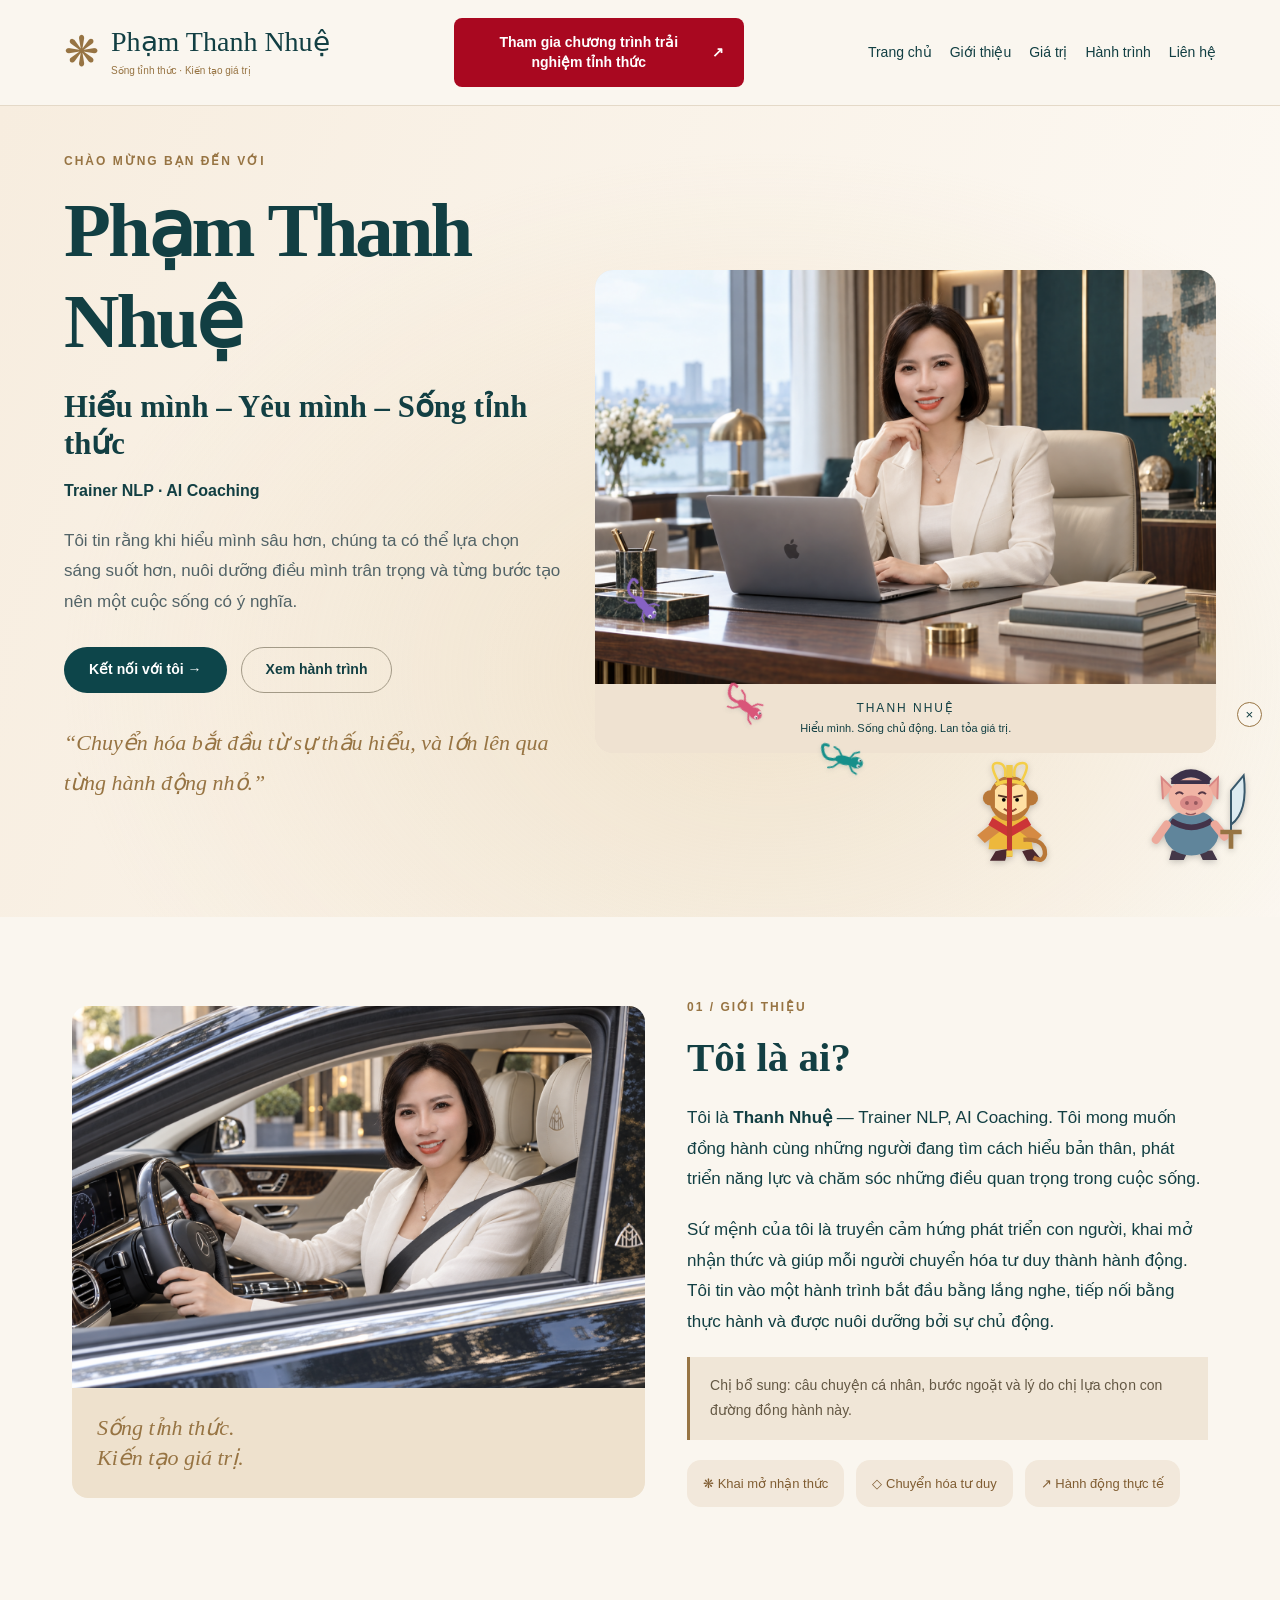
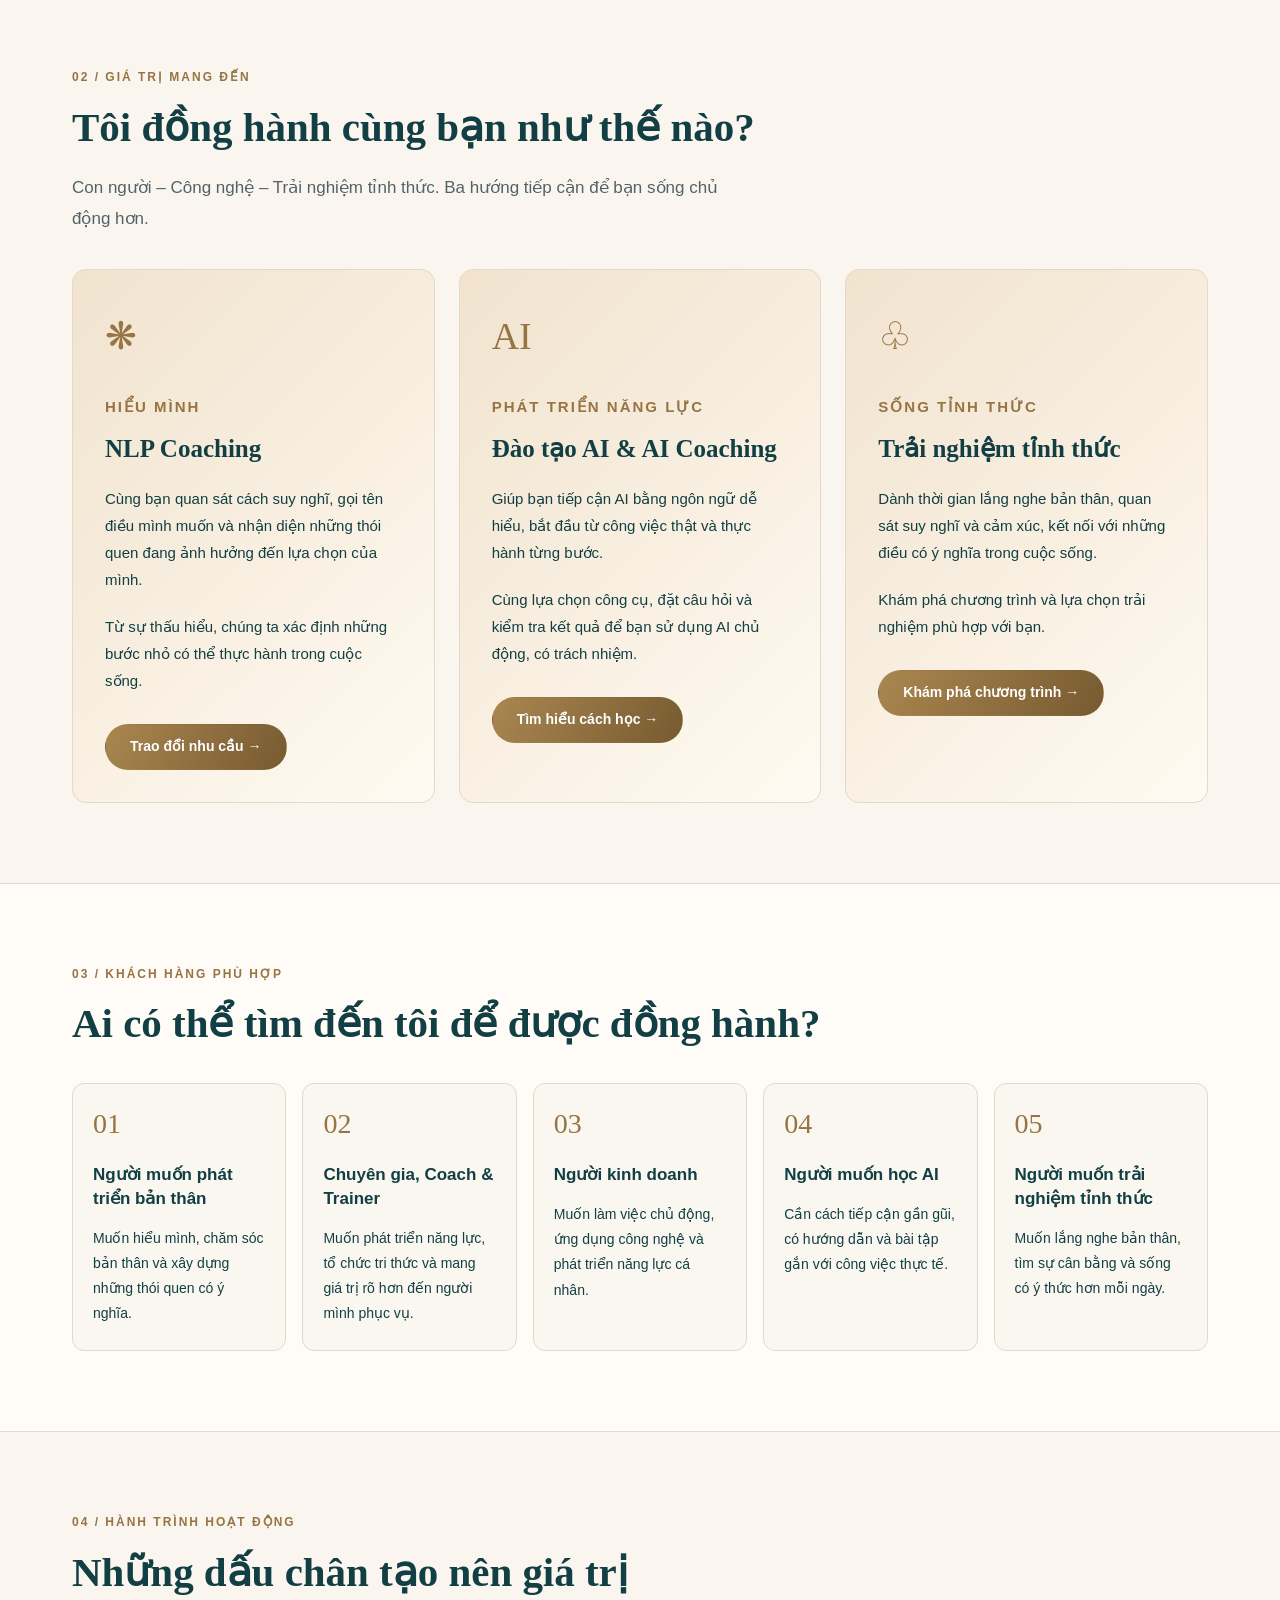
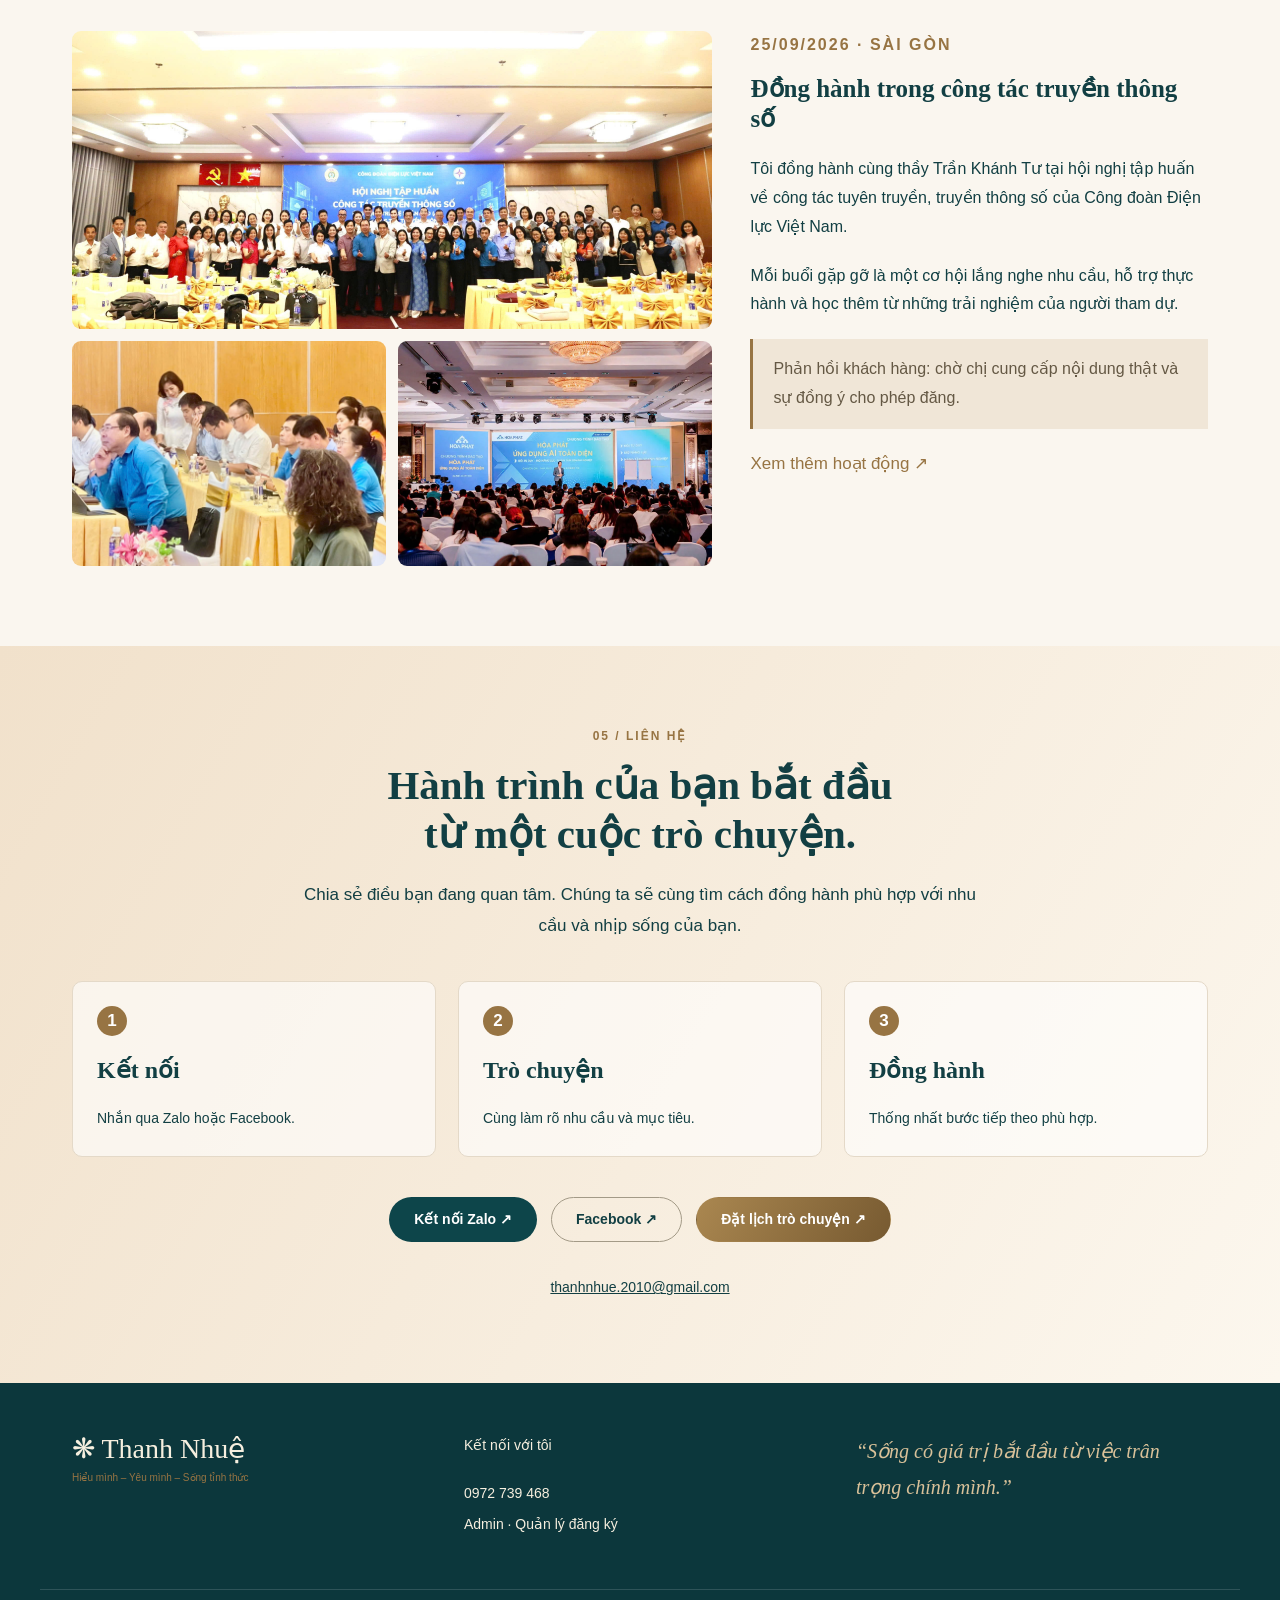
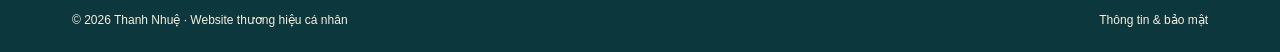
==== commit 9273535b: "Add ten-second playful martial arts story" ====
--- a/index.html
+++ b/index.html
@@ -1,4 +1,4 @@
-<!doctype html><html lang="vi"><head><meta charset="utf-8"><meta name="viewport" content="width=device-width,initial-scale=1"><title>Phạm Thanh Nhuệ · Hiểu mình – Yêu mình – Sống tỉnh thức</title><meta name="description" content="Khai mở trí tuệ – Nuôi dưỡng sức khỏe – Làm giàu trải nghiệm."><link rel="stylesheet" href="brand-new.css?v=20261014-6"><link rel="canonical" href="https://phamthanhnhue.vn/"><link rel="icon" href="favicon-logo-v1.png"><meta property="og:type" content="website"><meta property="og:site_name" content="Phạm Thanh Nhuệ"><meta property="og:title" content="Phạm Thanh Nhuệ · Hiểu mình – Yêu mình – Sống tỉnh thức"><meta property="og:description" content="Khai mở trí tuệ – Nuôi dưỡng sức khỏe – Làm giàu trải nghiệm."><meta property="og:url" content="https://phamthanhnhue.vn/"><meta property="og:image" content="https://phamthanhnhue.vn/pham-thanh-nhue-share-v2.jpg"><meta property="og:image:secure_url" content="https://phamthanhnhue.vn/pham-thanh-nhue-share-v2.jpg"><meta property="og:image:type" content="image/jpeg"><meta property="og:image:width" content="1200"><meta property="og:image:height" content="800"><meta property="og:image:alt" content="Phạm Thanh Nhuệ mặc vest trong ô tô"><meta name="twitter:card" content="summary_large_image"><meta name="twitter:title" content="Phạm Thanh Nhuệ · Hiểu mình – Yêu mình – Sống tỉnh thức"><meta name="twitter:description" content="Khai mở trí tuệ – Nuôi dưỡng sức khỏe – Làm giàu trải nghiệm."><meta name="twitter:image" content="https://phamthanhnhue.vn/pham-thanh-nhue-share-v2.jpg"></head><body>
+<!doctype html><html lang="vi"><head><meta charset="utf-8"><meta name="viewport" content="width=device-width,initial-scale=1"><title>Phạm Thanh Nhuệ · Hiểu mình – Yêu mình – Sống tỉnh thức</title><meta name="description" content="Khai mở trí tuệ – Nuôi dưỡng sức khỏe – Làm giàu trải nghiệm."><link rel="stylesheet" href="brand-new.css?v=20261014-7"><link rel="canonical" href="https://phamthanhnhue.vn/"><link rel="icon" href="favicon-logo-v1.png"><meta property="og:type" content="website"><meta property="og:site_name" content="Phạm Thanh Nhuệ"><meta property="og:title" content="Phạm Thanh Nhuệ · Hiểu mình – Yêu mình – Sống tỉnh thức"><meta property="og:description" content="Khai mở trí tuệ – Nuôi dưỡng sức khỏe – Làm giàu trải nghiệm."><meta property="og:url" content="https://phamthanhnhue.vn/"><meta property="og:image" content="https://phamthanhnhue.vn/pham-thanh-nhue-share-v2.jpg"><meta property="og:image:secure_url" content="https://phamthanhnhue.vn/pham-thanh-nhue-share-v2.jpg"><meta property="og:image:type" content="image/jpeg"><meta property="og:image:width" content="1200"><meta property="og:image:height" content="800"><meta property="og:image:alt" content="Phạm Thanh Nhuệ mặc vest trong ô tô"><meta name="twitter:card" content="summary_large_image"><meta name="twitter:title" content="Phạm Thanh Nhuệ · Hiểu mình – Yêu mình – Sống tỉnh thức"><meta name="twitter:description" content="Khai mở trí tuệ – Nuôi dưỡng sức khỏe – Làm giàu trải nghiệm."><meta name="twitter:image" content="https://phamthanhnhue.vn/pham-thanh-nhue-share-v2.jpg"></head><body>
 <header><a class="logo" href="#trang-chu"><span class="lotus">❋</span><span>Phạm Thanh Nhuệ<small>Sống tỉnh thức · Kiến tạo giá trị</small></span></a><a class="awake-cta" href="https://trainghiemtinhthuc.com/" target="_blank" rel="noopener noreferrer">Tham gia chương trình trải nghiệm tỉnh thức <span aria-hidden="true">↗</span></a><button class="menu" aria-label="Mở menu" aria-expanded="false">☰</button><nav><a href="#trang-chu">Trang chủ</a><a href="#gioi-thieu">Giới thiệu</a><a href="#gia-tri">Giá trị</a><a href="#hanh-trinh">Hành trình</a><a href="#lien-he">Liên hệ</a></nav><a class="button gold header-cta" href="hen-tu-van.html">Đặt lịch trò chuyện ↗</a></header>
 <main><section class="hero" id="trang-chu"><div class="hero-copy"><p class="eyebrow">Chào mừng bạn đến với</p><h1>Phạm Thanh Nhuệ</h1><h2>Hiểu mình – Yêu mình – Sống tỉnh thức</h2><p class="roles">Trainer NLP · AI Coaching</p><p>Tôi tin rằng khi hiểu mình sâu hơn, chúng ta có thể lựa chọn sáng suốt hơn, nuôi dưỡng điều mình trân trọng và từng bước tạo nên một cuộc sống có ý nghĩa.</p><div class="actions"><a class="button" href="#lien-he">Kết nối với tôi →</a><a class="button outline" href="#hanh-trinh">Xem hành trình</a></div><blockquote>“Chuyển hóa bắt đầu từ sự thấu hiểu, và lớn lên qua từng hành động nhỏ.”</blockquote></div><figure class="portrait"><img src="pham-thanh-nhue-vest.png" alt="Ảnh minh họa AI tham chiếu Phạm Thanh Nhuệ mặc vest, làm việc bên MacBook và sách trong không gian sang trọng"><figcaption>THANH NHUỆ<span>Hiểu mình. Sống chủ động. Lan tỏa giá trị.</span></figcaption></figure></section>
 <section class="about wrap" id="gioi-thieu"><figure><img src="pham-thanh-nhue-maybach.png" alt="Ảnh minh họa AI tham chiếu Phạm Thanh Nhuệ mặc vest, ngồi ghế lái xe sang, chụp qua cửa sổ"><figcaption>Sống tỉnh thức.<br>Kiến tạo giá trị.</figcaption></figure><div><p class="eyebrow">01 / Giới thiệu</p><h2>Tôi là ai?</h2><p>Tôi là <strong>Thanh Nhuệ</strong> — Trainer NLP, AI Coaching. Tôi mong muốn đồng hành cùng những người đang tìm cách hiểu bản thân, phát triển năng lực và chăm sóc những điều quan trọng trong cuộc sống.</p><p>Sứ mệnh của tôi là truyền cảm hứng phát triển con người, khai mở nhận thức và giúp mỗi người chuyển hóa tư duy thành hành động. Tôi tin vào một hành trình bắt đầu bằng lắng nghe, tiếp nối bằng thực hành và được nuôi dưỡng bởi sự chủ động.</p><p class="pending">Chị bổ sung: câu chuyện cá nhân, bước ngoặt và lý do chị lựa chọn con đường đồng hành này.</p><div class="values"><span>❋ Khai mở nhận thức</span><span>◇ Chuyển hóa tư duy</span><span>↗ Hành động thực tế</span></div></div></section>
@@ -6,4 +6,4 @@
 <section class="audience" id="khach-hang"><div class="wrap"><p class="eyebrow">03 / Khách hàng phù hợp</p><h2>Ai có thể tìm đến tôi để được đồng hành?</h2><div class="people"><article><span>01</span><h3>Người muốn phát triển bản thân</h3><p>Muốn hiểu mình, chăm sóc bản thân và xây dựng những thói quen có ý nghĩa.</p></article><article><span>02</span><h3>Chuyên gia, Coach & Trainer</h3><p>Muốn phát triển năng lực, tổ chức tri thức và mang giá trị rõ hơn đến người mình phục vụ.</p></article><article><span>03</span><h3>Người kinh doanh</h3><p>Muốn làm việc chủ động, ứng dụng công nghệ và phát triển năng lực cá nhân.</p></article><article><span>04</span><h3>Người muốn học AI</h3><p>Cần cách tiếp cận gần gũi, có hướng dẫn và bài tập gắn với công việc thực tế.</p></article><article><span>05</span><h3>Người muốn trải nghiệm tỉnh thức</h3><p>Muốn lắng nghe bản thân, tìm sự cân bằng và sống có ý thức hơn mỗi ngày.</p></article></div></div></section>
 <section class="wrap journey" id="hanh-trinh"><p class="eyebrow">04 / Hành trình hoạt động</p><h2>Những dấu chân tạo nên giá trị</h2><div class="journey-grid"><div class="gallery"><a href="su-kien-evn-tap-the.jpg" target="_blank" rel="noopener"><img src="su-kien-evn-tap-the.jpg" alt="Ảnh tập thể hội nghị Công đoàn Điện lực Việt Nam"></a><a href="su-kien-evn-ho-tro-thuc-hanh.jpg" target="_blank" rel="noopener"><img src="su-kien-evn-ho-tro-thuc-hanh.jpg" alt="Đồng hành cùng học viên thực hành tại hội nghị"></a><a href="pham-thanh-nhue-chuyen-gia-ai-hoa-phat-san-khau.webp" target="_blank" rel="noopener"><img src="pham-thanh-nhue-chuyen-gia-ai-hoa-phat-san-khau.webp" alt="Chương trình ứng dụng AI tại Hòa Phát"></a></div><div class="journey-copy"><p class="eyebrow">25/09/2026 · Sài Gòn</p><h3>Đồng hành trong công tác truyền thông số</h3><p>Tôi đồng hành cùng thầy Trần Khánh Tư tại hội nghị tập huấn về công tác tuyên truyền, truyền thông số của Công đoàn Điện lực Việt Nam.</p><p>Mỗi buổi gặp gỡ là một cơ hội lắng nghe nhu cầu, hỗ trợ thực hành và học thêm từ những trải nghiệm của người tham dự.</p><p class="pending">Phản hồi khách hàng: chờ chị cung cấp nội dung thật và sự đồng ý cho phép đăng.</p><a class="text-link" href="hoat-dong.html#hoat-dong">Xem thêm hoạt động ↗</a></div></div></section>
 <section class="contact" id="lien-he"><div class="wrap"><p class="eyebrow">05 / Liên hệ</p><h2>Hành trình của bạn bắt đầu<br>từ một cuộc trò chuyện.</h2><p>Chia sẻ điều bạn đang quan tâm. Chúng ta sẽ cùng tìm cách đồng hành phù hợp với nhu cầu và nhịp sống của bạn.</p><div class="steps"><div><b>1</b><h3>Kết nối</h3><p>Nhắn qua Zalo hoặc Facebook.</p></div><div><b>2</b><h3>Trò chuyện</h3><p>Cùng làm rõ nhu cầu và mục tiêu.</p></div><div><b>3</b><h3>Đồng hành</h3><p>Thống nhất bước tiếp theo phù hợp.</p></div></div><div class="actions"><a class="button" href="https://zalo.me/0972739468" target="_blank" rel="noopener">Kết nối Zalo ↗</a><a class="button outline" href="https://www.facebook.com/profile.php?id=100074122509026" target="_blank" rel="noopener">Facebook ↗</a><a class="button gold" href="hen-tu-van.html">Đặt lịch trò chuyện ↗</a></div><a class="email" href="mailto:thanhnhue.2010@gmail.com">thanhnhue.2010@gmail.com</a></div></section></main>
-<footer><div class="wrap footer-grid"><div class="logo">❋ Thanh Nhuệ<small>Hiểu mình – Yêu mình – Sống tỉnh thức</small></div><div><p>Kết nối với tôi</p><a href="tel:0972739468">0972 739 468</a><br><a href="quan-tri.html">Admin · Quản lý đăng ký</a></div><blockquote>“Sống có giá trị bắt đầu từ việc trân trọng chính mình.”</blockquote></div><div class="wrap copyright">© 2026 Thanh Nhuệ · Website thương hiệu cá nhân <a href="chinh-sach.html">Thông tin & bảo mật</a></div></footer><script>const button=document.querySelector('.menu');button.addEventListener('click',()=>{const open=button.getAttribute('aria-expanded')!=='true';button.setAttribute('aria-expanded',String(open));document.querySelector('nav').classList.toggle('open',open)});document.querySelectorAll('nav a').forEach(a=>a.addEventListener('click',()=>{button.setAttribute('aria-expanded','false');document.querySelector('nav').classList.remove('open')}));</script><script src="tech-stars.js?v=20261014-6" defer></script><script src="geckos.js?v=20261014-6" defer></script><script src="journey-characters.js?v=20261014-6" defer></script></body></html>
+<footer><div class="wrap footer-grid"><div class="logo">❋ Thanh Nhuệ<small>Hiểu mình – Yêu mình – Sống tỉnh thức</small></div><div><p>Kết nối với tôi</p><a href="tel:0972739468">0972 739 468</a><br><a href="quan-tri.html">Admin · Quản lý đăng ký</a></div><blockquote>“Sống có giá trị bắt đầu từ việc trân trọng chính mình.”</blockquote></div><div class="wrap copyright">© 2026 Thanh Nhuệ · Website thương hiệu cá nhân <a href="chinh-sach.html">Thông tin & bảo mật</a></div></footer><script>const button=document.querySelector('.menu');button.addEventListener('click',()=>{const open=button.getAttribute('aria-expanded')!=='true';button.setAttribute('aria-expanded',String(open));document.querySelector('nav').classList.toggle('open',open)});document.querySelectorAll('nav a').forEach(a=>a.addEventListener('click',()=>{button.setAttribute('aria-expanded','false');document.querySelector('nav').classList.remove('open')}));</script><script src="tech-stars.js?v=20261014-7" defer></script><script src="geckos.js?v=20261014-7" defer></script><script src="journey-characters.js?v=20261014-7" defer></script></body></html>
--- a/brand-new.css
+++ b/brand-new.css
@@ -26,3 +26,10 @@
 .journey-character{left:0;top:0;right:auto;bottom:auto;width:105px;height:120px;animation:character-flight 8s linear forwards;filter:drop-shadow(0 0 5px #c9985080)}.journey-character:before{content:"";position:absolute;right:85%;top:50%;width:125px;height:8px;background:linear-gradient(90deg,transparent,#d3a54988);border-radius:100%;transform:rotate(18deg);transform-origin:right center}.journey-character.pig{animation-name:pig-flight}.journey-character.pig:before{background:linear-gradient(90deg,transparent,#6e7ddb99)}@keyframes character-flight{from{transform:translate(-180px,8vh) rotate(15deg)}to{transform:translate(calc(100vw + 180px),72vh) rotate(15deg)}}@keyframes pig-flight{from{transform:translate(-180px,28vh) rotate(-8deg)}to{transform:translate(calc(100vw + 180px),60vh) rotate(-8deg)}}@media(max-width:700px){.journey-character{width:80px;height:95px}.journey-character:before{width:80px}}@media(prefers-reduced-motion:reduce){.journey-character{display:none}}
 
 .journey-character{pointer-events:auto;cursor:pointer}.journey-character:hover,.journey-character:focus-visible{animation-play-state:paused}.journey-character:focus-visible{outline:2px solid #977443;outline-offset:4px}
+
+/* Playful 10-second martial arts story, kept below portrait area. */
+.martial-scene{position:fixed;bottom:18px;right:18px;width:330px;height:190px;z-index:8;pointer-events:none}.martial-scene[hidden]{display:none}.duel-actor{position:absolute;bottom:12px;width:95px;height:115px;pointer-events:auto;transform-origin:50% 85%;filter:drop-shadow(0 2px 3px #0003)}.duel-actor svg{width:100%;height:100%}.duel-monkey{left:30px;animation:duel-monkey 10s infinite}.duel-pig{left:210px;animation:duel-pig 10s infinite}.duel-sword{position:absolute;right:-14px;top:12px;width:40px!important;height:90px!important;animation:duel-sword 10s infinite;transform-origin:50% 90%}.duel-pig>svg:first-child>path:last-child{display:none}.martial-scene .magic-staff{transform-origin:75px 85px;animation:duel-staff 10s infinite}.duel-scorpion{position:absolute;width:55px;height:45px;opacity:0;animation:scorpion-rescue 10s infinite}.scorpion-0{left:20px;bottom:5px}.scorpion-1{left:75px;bottom:55px}.scorpion-2{left:120px;bottom:0}.energy-ring{position:absolute;left:15px;bottom:0;width:130px;height:100px;border-radius:50%;border:3px solid #8243e3;box-shadow:0 0 20px #13cce5,inset 0 0 22px #27d9c8;opacity:0;animation:energy-rescue 10s infinite}.duel-close{position:absolute;right:0;top:10px;border:1px solid #977443;background:#faf6ef;color:#123f43;border-radius:50%;width:25px;height:25px;pointer-events:auto;cursor:pointer}.martial-scene.paused *{animation-play-state:paused!important}
+@keyframes duel-monkey{0%{transform:translateX(-25px)}10%{transform:translateX(55px) rotate(-12deg)}20%{transform:translateX(70px) rotate(12deg)}28%{transform:translateX(10px) rotate(-90deg)}35%,49%{transform:translateX(0) rotate(-270deg)}58%{transform:translateX(0) rotate(-360deg)}66%{transform:translateX(70px) rotate(-360deg)}74%{transform:translateX(135px) rotate(-390deg)}82%{transform:translateX(80px) rotate(-360deg)}92%,100%{transform:translateX(-25px) rotate(-360deg)}}
+@keyframes duel-pig{0%{transform:translateX(25px)}10%{transform:translateX(-40px) rotate(12deg)}20%{transform:translateX(-45px) rotate(-12deg)}30%,60%{transform:translateX(10px)}70%{transform:translateX(-10px)}78%{transform:translateX(35px) rotate(90deg)}85%,92%{transform:translateX(30px) rotate(270deg)}100%{transform:translateX(25px) rotate(360deg)}}
+@keyframes duel-staff{0%,28%,60%,90%,100%{transform:rotate(-25deg)}10%,20%,74%{transform:rotate(95deg)}}@keyframes duel-sword{0%,30%,100%{transform:rotate(0)}12%,22%{transform:rotate(-75deg)}}@keyframes scorpion-rescue{0%,30%,62%,100%{opacity:0;transform:translateY(20px) scale(.7)}36%,54%{opacity:1;transform:translateY(0) scale(1)}}@keyframes energy-rescue{0%,36%,64%,100%{opacity:0;transform:scale(.6)}43%{opacity:.9;transform:scale(1)}50%{opacity:.4;transform:scale(1.15)}56%{opacity:.9;transform:scale(1)}}
+@media(max-width:700px){.martial-scene{right:5px;bottom:12px;transform:scale(.72);transform-origin:bottom right}}@media(prefers-reduced-motion:reduce){.martial-scene{display:none}}
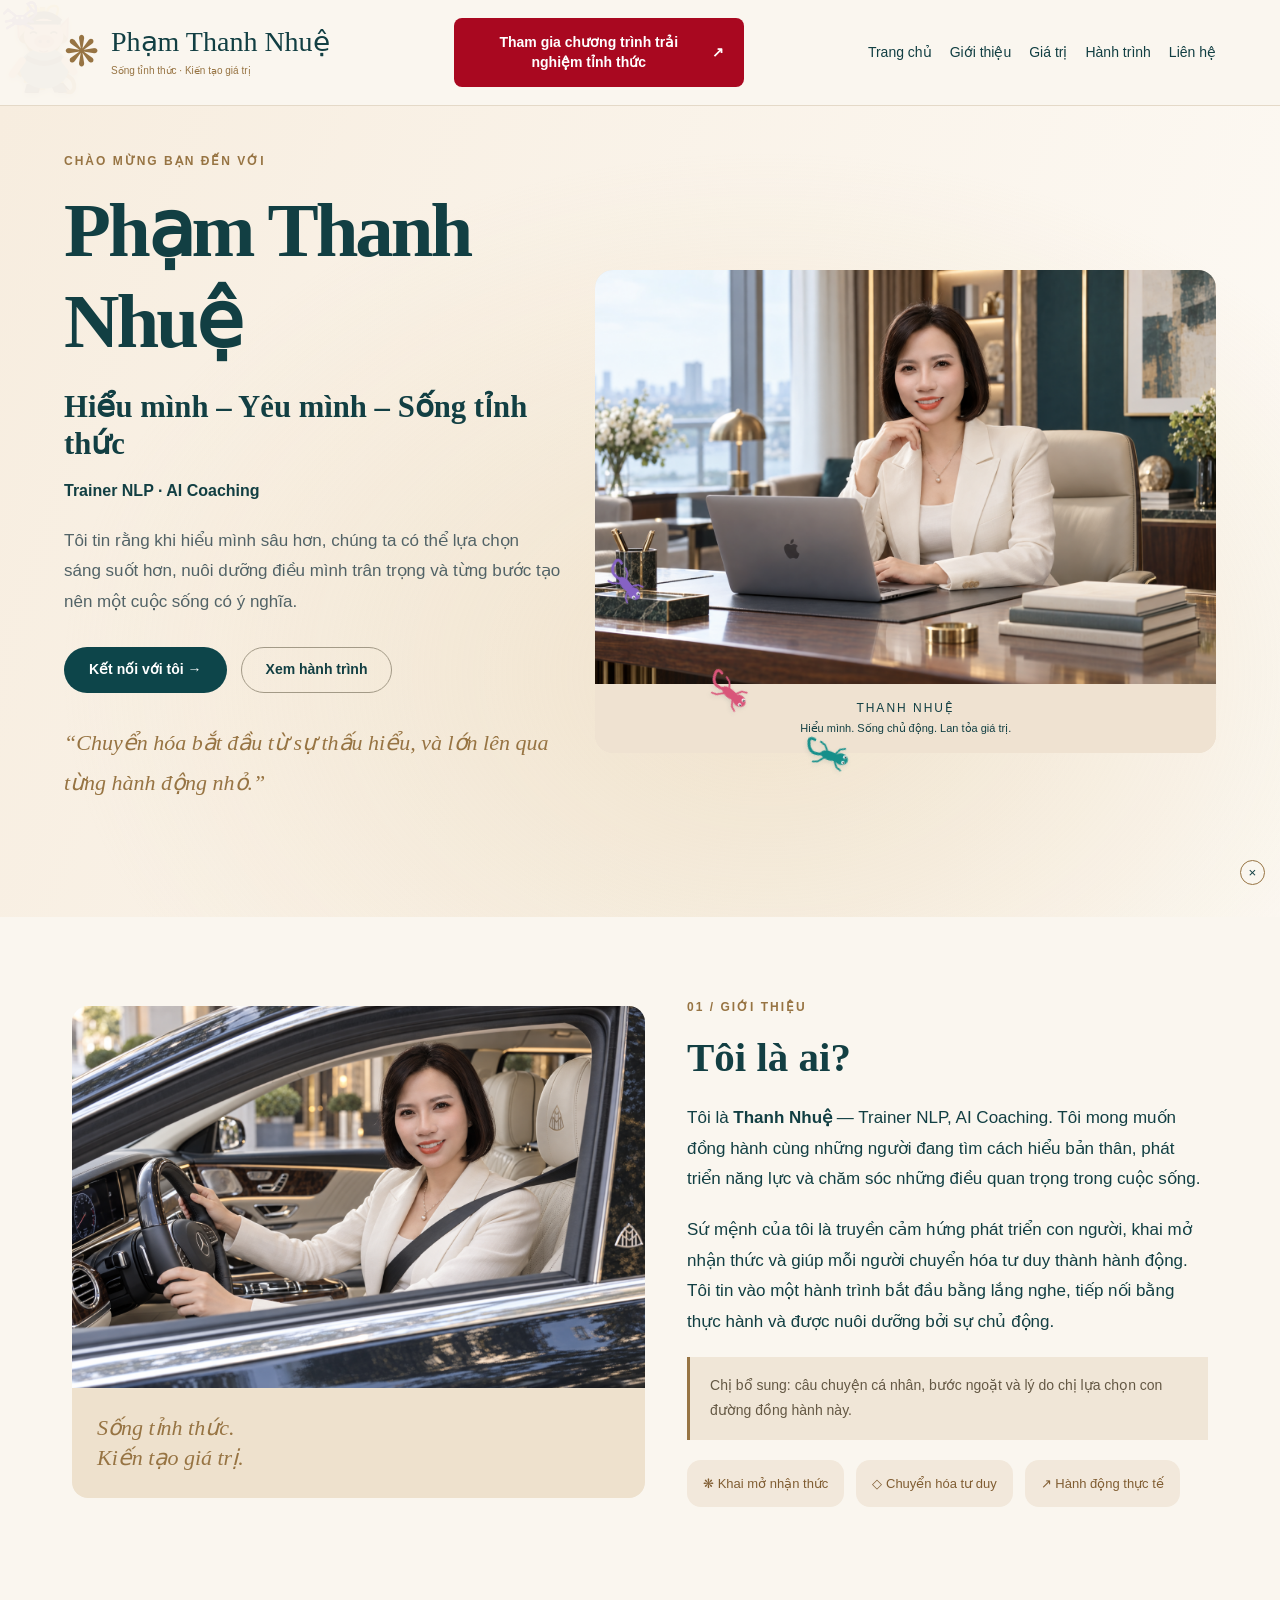
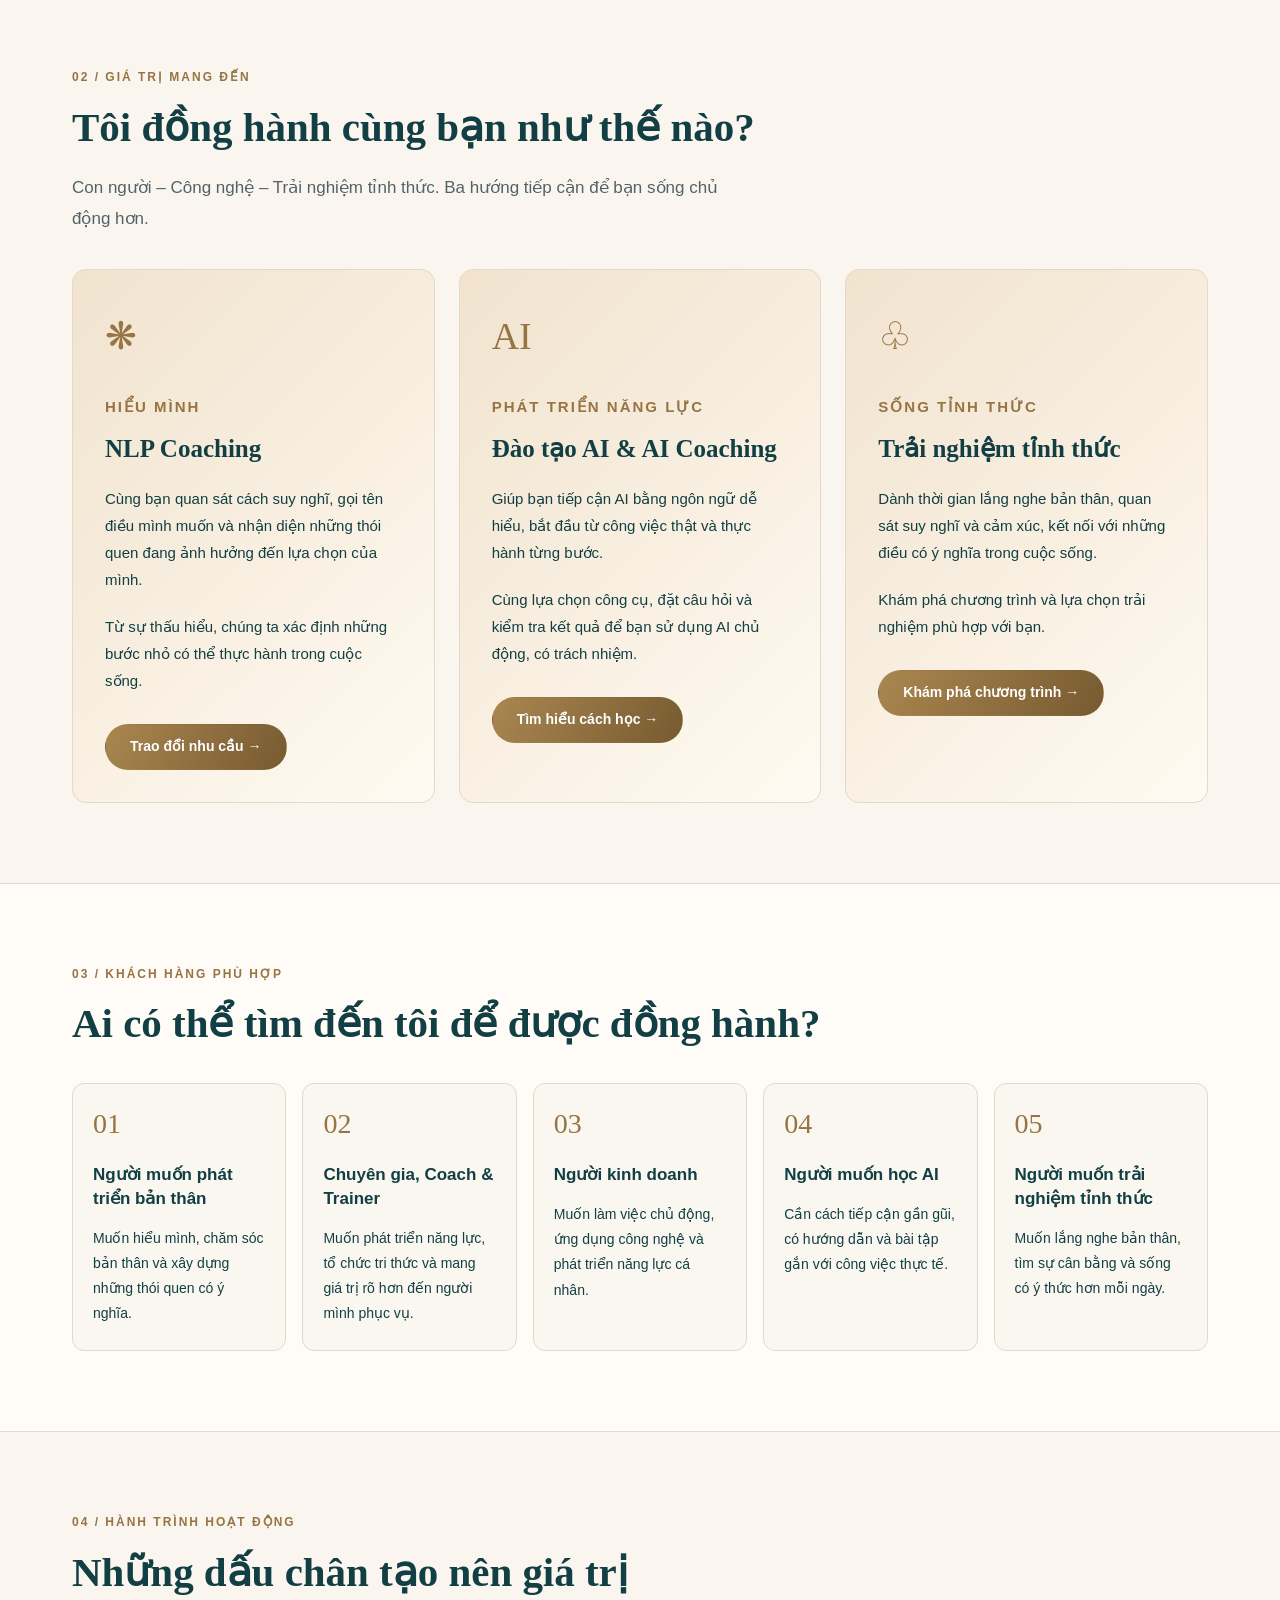
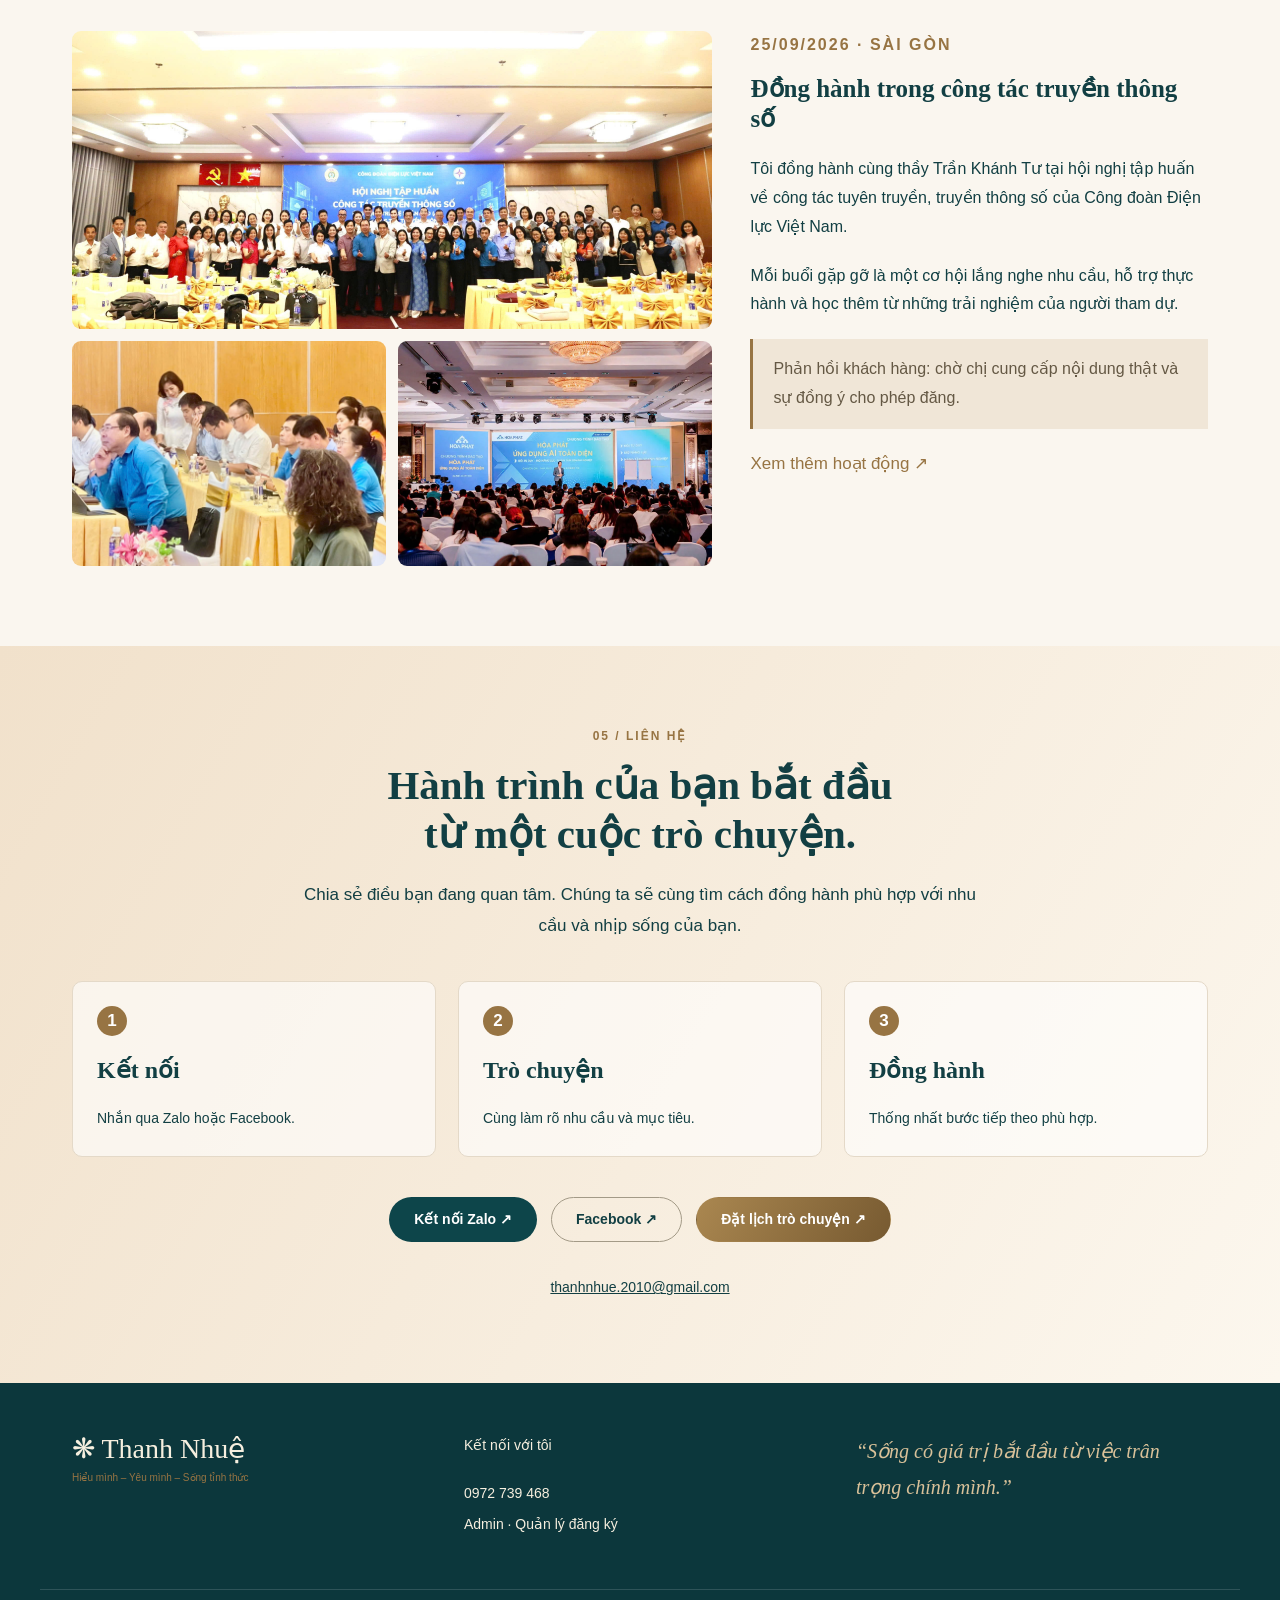
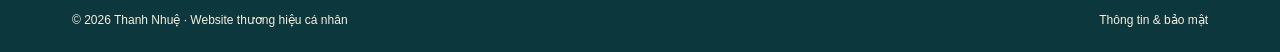
==== commit 282a73ce: "Replace combat with friendly roaming flight" ====
--- a/index.html
+++ b/index.html
@@ -1,4 +1,4 @@
-<!doctype html><html lang="vi"><head><meta charset="utf-8"><meta name="viewport" content="width=device-width,initial-scale=1"><title>Phạm Thanh Nhuệ · Hiểu mình – Yêu mình – Sống tỉnh thức</title><meta name="description" content="Khai mở trí tuệ – Nuôi dưỡng sức khỏe – Làm giàu trải nghiệm."><link rel="stylesheet" href="brand-new.css?v=20261014-7"><link rel="canonical" href="https://phamthanhnhue.vn/"><link rel="icon" href="favicon-logo-v1.png"><meta property="og:type" content="website"><meta property="og:site_name" content="Phạm Thanh Nhuệ"><meta property="og:title" content="Phạm Thanh Nhuệ · Hiểu mình – Yêu mình – Sống tỉnh thức"><meta property="og:description" content="Khai mở trí tuệ – Nuôi dưỡng sức khỏe – Làm giàu trải nghiệm."><meta property="og:url" content="https://phamthanhnhue.vn/"><meta property="og:image" content="https://phamthanhnhue.vn/pham-thanh-nhue-share-v2.jpg"><meta property="og:image:secure_url" content="https://phamthanhnhue.vn/pham-thanh-nhue-share-v2.jpg"><meta property="og:image:type" content="image/jpeg"><meta property="og:image:width" content="1200"><meta property="og:image:height" content="800"><meta property="og:image:alt" content="Phạm Thanh Nhuệ mặc vest trong ô tô"><meta name="twitter:card" content="summary_large_image"><meta name="twitter:title" content="Phạm Thanh Nhuệ · Hiểu mình – Yêu mình – Sống tỉnh thức"><meta name="twitter:description" content="Khai mở trí tuệ – Nuôi dưỡng sức khỏe – Làm giàu trải nghiệm."><meta name="twitter:image" content="https://phamthanhnhue.vn/pham-thanh-nhue-share-v2.jpg"></head><body>
+<!doctype html><html lang="vi"><head><meta charset="utf-8"><meta name="viewport" content="width=device-width,initial-scale=1"><title>Phạm Thanh Nhuệ · Hiểu mình – Yêu mình – Sống tỉnh thức</title><meta name="description" content="Khai mở trí tuệ – Nuôi dưỡng sức khỏe – Làm giàu trải nghiệm."><link rel="stylesheet" href="brand-new.css?v=20261014-8"><link rel="canonical" href="https://phamthanhnhue.vn/"><link rel="icon" href="favicon-logo-v1.png"><meta property="og:type" content="website"><meta property="og:site_name" content="Phạm Thanh Nhuệ"><meta property="og:title" content="Phạm Thanh Nhuệ · Hiểu mình – Yêu mình – Sống tỉnh thức"><meta property="og:description" content="Khai mở trí tuệ – Nuôi dưỡng sức khỏe – Làm giàu trải nghiệm."><meta property="og:url" content="https://phamthanhnhue.vn/"><meta property="og:image" content="https://phamthanhnhue.vn/pham-thanh-nhue-share-v2.jpg"><meta property="og:image:secure_url" content="https://phamthanhnhue.vn/pham-thanh-nhue-share-v2.jpg"><meta property="og:image:type" content="image/jpeg"><meta property="og:image:width" content="1200"><meta property="og:image:height" content="800"><meta property="og:image:alt" content="Phạm Thanh Nhuệ mặc vest trong ô tô"><meta name="twitter:card" content="summary_large_image"><meta name="twitter:title" content="Phạm Thanh Nhuệ · Hiểu mình – Yêu mình – Sống tỉnh thức"><meta name="twitter:description" content="Khai mở trí tuệ – Nuôi dưỡng sức khỏe – Làm giàu trải nghiệm."><meta name="twitter:image" content="https://phamthanhnhue.vn/pham-thanh-nhue-share-v2.jpg"></head><body>
 <header><a class="logo" href="#trang-chu"><span class="lotus">❋</span><span>Phạm Thanh Nhuệ<small>Sống tỉnh thức · Kiến tạo giá trị</small></span></a><a class="awake-cta" href="https://trainghiemtinhthuc.com/" target="_blank" rel="noopener noreferrer">Tham gia chương trình trải nghiệm tỉnh thức <span aria-hidden="true">↗</span></a><button class="menu" aria-label="Mở menu" aria-expanded="false">☰</button><nav><a href="#trang-chu">Trang chủ</a><a href="#gioi-thieu">Giới thiệu</a><a href="#gia-tri">Giá trị</a><a href="#hanh-trinh">Hành trình</a><a href="#lien-he">Liên hệ</a></nav><a class="button gold header-cta" href="hen-tu-van.html">Đặt lịch trò chuyện ↗</a></header>
 <main><section class="hero" id="trang-chu"><div class="hero-copy"><p class="eyebrow">Chào mừng bạn đến với</p><h1>Phạm Thanh Nhuệ</h1><h2>Hiểu mình – Yêu mình – Sống tỉnh thức</h2><p class="roles">Trainer NLP · AI Coaching</p><p>Tôi tin rằng khi hiểu mình sâu hơn, chúng ta có thể lựa chọn sáng suốt hơn, nuôi dưỡng điều mình trân trọng và từng bước tạo nên một cuộc sống có ý nghĩa.</p><div class="actions"><a class="button" href="#lien-he">Kết nối với tôi →</a><a class="button outline" href="#hanh-trinh">Xem hành trình</a></div><blockquote>“Chuyển hóa bắt đầu từ sự thấu hiểu, và lớn lên qua từng hành động nhỏ.”</blockquote></div><figure class="portrait"><img src="pham-thanh-nhue-vest.png" alt="Ảnh minh họa AI tham chiếu Phạm Thanh Nhuệ mặc vest, làm việc bên MacBook và sách trong không gian sang trọng"><figcaption>THANH NHUỆ<span>Hiểu mình. Sống chủ động. Lan tỏa giá trị.</span></figcaption></figure></section>
 <section class="about wrap" id="gioi-thieu"><figure><img src="pham-thanh-nhue-maybach.png" alt="Ảnh minh họa AI tham chiếu Phạm Thanh Nhuệ mặc vest, ngồi ghế lái xe sang, chụp qua cửa sổ"><figcaption>Sống tỉnh thức.<br>Kiến tạo giá trị.</figcaption></figure><div><p class="eyebrow">01 / Giới thiệu</p><h2>Tôi là ai?</h2><p>Tôi là <strong>Thanh Nhuệ</strong> — Trainer NLP, AI Coaching. Tôi mong muốn đồng hành cùng những người đang tìm cách hiểu bản thân, phát triển năng lực và chăm sóc những điều quan trọng trong cuộc sống.</p><p>Sứ mệnh của tôi là truyền cảm hứng phát triển con người, khai mở nhận thức và giúp mỗi người chuyển hóa tư duy thành hành động. Tôi tin vào một hành trình bắt đầu bằng lắng nghe, tiếp nối bằng thực hành và được nuôi dưỡng bởi sự chủ động.</p><p class="pending">Chị bổ sung: câu chuyện cá nhân, bước ngoặt và lý do chị lựa chọn con đường đồng hành này.</p><div class="values"><span>❋ Khai mở nhận thức</span><span>◇ Chuyển hóa tư duy</span><span>↗ Hành động thực tế</span></div></div></section>
@@ -6,4 +6,4 @@
 <section class="audience" id="khach-hang"><div class="wrap"><p class="eyebrow">03 / Khách hàng phù hợp</p><h2>Ai có thể tìm đến tôi để được đồng hành?</h2><div class="people"><article><span>01</span><h3>Người muốn phát triển bản thân</h3><p>Muốn hiểu mình, chăm sóc bản thân và xây dựng những thói quen có ý nghĩa.</p></article><article><span>02</span><h3>Chuyên gia, Coach & Trainer</h3><p>Muốn phát triển năng lực, tổ chức tri thức và mang giá trị rõ hơn đến người mình phục vụ.</p></article><article><span>03</span><h3>Người kinh doanh</h3><p>Muốn làm việc chủ động, ứng dụng công nghệ và phát triển năng lực cá nhân.</p></article><article><span>04</span><h3>Người muốn học AI</h3><p>Cần cách tiếp cận gần gũi, có hướng dẫn và bài tập gắn với công việc thực tế.</p></article><article><span>05</span><h3>Người muốn trải nghiệm tỉnh thức</h3><p>Muốn lắng nghe bản thân, tìm sự cân bằng và sống có ý thức hơn mỗi ngày.</p></article></div></div></section>
 <section class="wrap journey" id="hanh-trinh"><p class="eyebrow">04 / Hành trình hoạt động</p><h2>Những dấu chân tạo nên giá trị</h2><div class="journey-grid"><div class="gallery"><a href="su-kien-evn-tap-the.jpg" target="_blank" rel="noopener"><img src="su-kien-evn-tap-the.jpg" alt="Ảnh tập thể hội nghị Công đoàn Điện lực Việt Nam"></a><a href="su-kien-evn-ho-tro-thuc-hanh.jpg" target="_blank" rel="noopener"><img src="su-kien-evn-ho-tro-thuc-hanh.jpg" alt="Đồng hành cùng học viên thực hành tại hội nghị"></a><a href="pham-thanh-nhue-chuyen-gia-ai-hoa-phat-san-khau.webp" target="_blank" rel="noopener"><img src="pham-thanh-nhue-chuyen-gia-ai-hoa-phat-san-khau.webp" alt="Chương trình ứng dụng AI tại Hòa Phát"></a></div><div class="journey-copy"><p class="eyebrow">25/09/2026 · Sài Gòn</p><h3>Đồng hành trong công tác truyền thông số</h3><p>Tôi đồng hành cùng thầy Trần Khánh Tư tại hội nghị tập huấn về công tác tuyên truyền, truyền thông số của Công đoàn Điện lực Việt Nam.</p><p>Mỗi buổi gặp gỡ là một cơ hội lắng nghe nhu cầu, hỗ trợ thực hành và học thêm từ những trải nghiệm của người tham dự.</p><p class="pending">Phản hồi khách hàng: chờ chị cung cấp nội dung thật và sự đồng ý cho phép đăng.</p><a class="text-link" href="hoat-dong.html#hoat-dong">Xem thêm hoạt động ↗</a></div></div></section>
 <section class="contact" id="lien-he"><div class="wrap"><p class="eyebrow">05 / Liên hệ</p><h2>Hành trình của bạn bắt đầu<br>từ một cuộc trò chuyện.</h2><p>Chia sẻ điều bạn đang quan tâm. Chúng ta sẽ cùng tìm cách đồng hành phù hợp với nhu cầu và nhịp sống của bạn.</p><div class="steps"><div><b>1</b><h3>Kết nối</h3><p>Nhắn qua Zalo hoặc Facebook.</p></div><div><b>2</b><h3>Trò chuyện</h3><p>Cùng làm rõ nhu cầu và mục tiêu.</p></div><div><b>3</b><h3>Đồng hành</h3><p>Thống nhất bước tiếp theo phù hợp.</p></div></div><div class="actions"><a class="button" href="https://zalo.me/0972739468" target="_blank" rel="noopener">Kết nối Zalo ↗</a><a class="button outline" href="https://www.facebook.com/profile.php?id=100074122509026" target="_blank" rel="noopener">Facebook ↗</a><a class="button gold" href="hen-tu-van.html">Đặt lịch trò chuyện ↗</a></div><a class="email" href="mailto:thanhnhue.2010@gmail.com">thanhnhue.2010@gmail.com</a></div></section></main>
-<footer><div class="wrap footer-grid"><div class="logo">❋ Thanh Nhuệ<small>Hiểu mình – Yêu mình – Sống tỉnh thức</small></div><div><p>Kết nối với tôi</p><a href="tel:0972739468">0972 739 468</a><br><a href="quan-tri.html">Admin · Quản lý đăng ký</a></div><blockquote>“Sống có giá trị bắt đầu từ việc trân trọng chính mình.”</blockquote></div><div class="wrap copyright">© 2026 Thanh Nhuệ · Website thương hiệu cá nhân <a href="chinh-sach.html">Thông tin & bảo mật</a></div></footer><script>const button=document.querySelector('.menu');button.addEventListener('click',()=>{const open=button.getAttribute('aria-expanded')!=='true';button.setAttribute('aria-expanded',String(open));document.querySelector('nav').classList.toggle('open',open)});document.querySelectorAll('nav a').forEach(a=>a.addEventListener('click',()=>{button.setAttribute('aria-expanded','false');document.querySelector('nav').classList.remove('open')}));</script><script src="tech-stars.js?v=20261014-7" defer></script><script src="geckos.js?v=20261014-7" defer></script><script src="journey-characters.js?v=20261014-7" defer></script></body></html>
+<footer><div class="wrap footer-grid"><div class="logo">❋ Thanh Nhuệ<small>Hiểu mình – Yêu mình – Sống tỉnh thức</small></div><div><p>Kết nối với tôi</p><a href="tel:0972739468">0972 739 468</a><br><a href="quan-tri.html">Admin · Quản lý đăng ký</a></div><blockquote>“Sống có giá trị bắt đầu từ việc trân trọng chính mình.”</blockquote></div><div class="wrap copyright">© 2026 Thanh Nhuệ · Website thương hiệu cá nhân <a href="chinh-sach.html">Thông tin & bảo mật</a></div></footer><script>const button=document.querySelector('.menu');button.addEventListener('click',()=>{const open=button.getAttribute('aria-expanded')!=='true';button.setAttribute('aria-expanded',String(open));document.querySelector('nav').classList.toggle('open',open)});document.querySelectorAll('nav a').forEach(a=>a.addEventListener('click',()=>{button.setAttribute('aria-expanded','false');document.querySelector('nav').classList.remove('open')}));</script><script src="tech-stars.js?v=20261014-8" defer></script><script src="geckos.js?v=20261014-8" defer></script><script src="journey-characters.js?v=20261014-8" defer></script></body></html>
--- a/brand-new.css
+++ b/brand-new.css
@@ -33,3 +33,10 @@
 @keyframes duel-pig{0%{transform:translateX(25px)}10%{transform:translateX(-40px) rotate(12deg)}20%{transform:translateX(-45px) rotate(-12deg)}30%,60%{transform:translateX(10px)}70%{transform:translateX(-10px)}78%{transform:translateX(35px) rotate(90deg)}85%,92%{transform:translateX(30px) rotate(270deg)}100%{transform:translateX(25px) rotate(360deg)}}
 @keyframes duel-staff{0%,28%,60%,90%,100%{transform:rotate(-25deg)}10%,20%,74%{transform:rotate(95deg)}}@keyframes duel-sword{0%,30%,100%{transform:rotate(0)}12%,22%{transform:rotate(-75deg)}}@keyframes scorpion-rescue{0%,30%,62%,100%{opacity:0;transform:translateY(20px) scale(.7)}36%,54%{opacity:1;transform:translateY(0) scale(1)}}@keyframes energy-rescue{0%,36%,64%,100%{opacity:0;transform:scale(.6)}43%{opacity:.9;transform:scale(1)}50%{opacity:.4;transform:scale(1.15)}56%{opacity:.9;transform:scale(1)}}
 @media(max-width:700px){.martial-scene{right:5px;bottom:12px;transform:scale(.72);transform-origin:bottom right}}@media(prefers-reduced-motion:reduce){.martial-scene{display:none}}
+
+/* Friendly roaming flight; characters gently redirect the scorpions. */
+.roaming-scene{inset:0;width:100%;height:100%;transform:none;overflow:hidden}.roaming-scene .duel-actor{bottom:auto;left:0;top:0;width:85px;height:100px}.roaming-scene .duel-monkey{animation:roam-monkey 20s linear infinite}.roaming-scene .duel-pig{animation:roam-pig 20s linear infinite}.roaming-scene .magic-staff{animation:staff-spin 2.5s linear infinite}.roaming-scene .duel-scorpion{left:0;bottom:auto;top:0;opacity:1;width:42px;height:34px;animation:roam-scorpion 20s linear infinite}.roaming-scene .scorpion-1{animation-delay:-6.6s}.roaming-scene .scorpion-2{animation-delay:-13.2s}.roaming-scene .duel-close{top:auto;bottom:15px;right:15px}.roaming-scene .duel-actor:hover,.roaming-scene .duel-actor:focus-visible{animation-play-state:paused}.roaming-scene .energy-ring{display:none}
+@keyframes roam-monkey{0%,100%{transform:translate(3vw,20vh) rotate(8deg)}15%{transform:translate(80vw,72vh) rotate(20deg)}28%{transform:translate(42vw,72vh) rotate(-12deg)}35%{transform:translate(35vw,68vh) rotate(0)}40%{transform:translate(35vw,68vh) rotate(-8deg)}55%{transform:translate(35vw,12vh) rotate(-15deg)}70%{transform:translate(86vw,35vh) rotate(15deg)}85%{transform:translate(7vw,82vh) rotate(-12deg)}}
+@keyframes roam-pig{0%,100%{transform:translate(80vw,18vh) rotate(-8deg)}15%{transform:translate(6vw,75vh) rotate(-20deg)}30%{transform:translate(75vw,75vh) rotate(10deg)}45%{transform:translate(75vw,12vh) rotate(-10deg)}60%{transform:translate(55vw,42vh) rotate(0)}65%{transform:translate(55vw,42vh) rotate(8deg)}80%{transform:translate(8vw,22vh) rotate(-12deg)}90%{transform:translate(80vw,82vh) rotate(12deg)}}
+@keyframes roam-scorpion{0%,100%{transform:translate(4vw,68vh) rotate(0)}28%{transform:translate(29vw,68vh) rotate(0)}34%{transform:translate(30vw,68vh) rotate(-65deg)}42%{transform:translate(25vw,48vh) rotate(-65deg)}55%{transform:translate(45vw,42vh) rotate(0)}60%{transform:translate(50vw,42vh) rotate(0)}65%{transform:translate(49vw,42vh) rotate(70deg)}78%{transform:translate(42vw,82vh) rotate(70deg)}90%{transform:translate(10vw,82vh) rotate(180deg)}}
+@media(max-width:700px){.roaming-scene{transform:none;inset:0;width:100%;height:100%}.roaming-scene .duel-actor{width:60px;height:72px}.roaming-scene .duel-scorpion{width:30px;height:25px}}
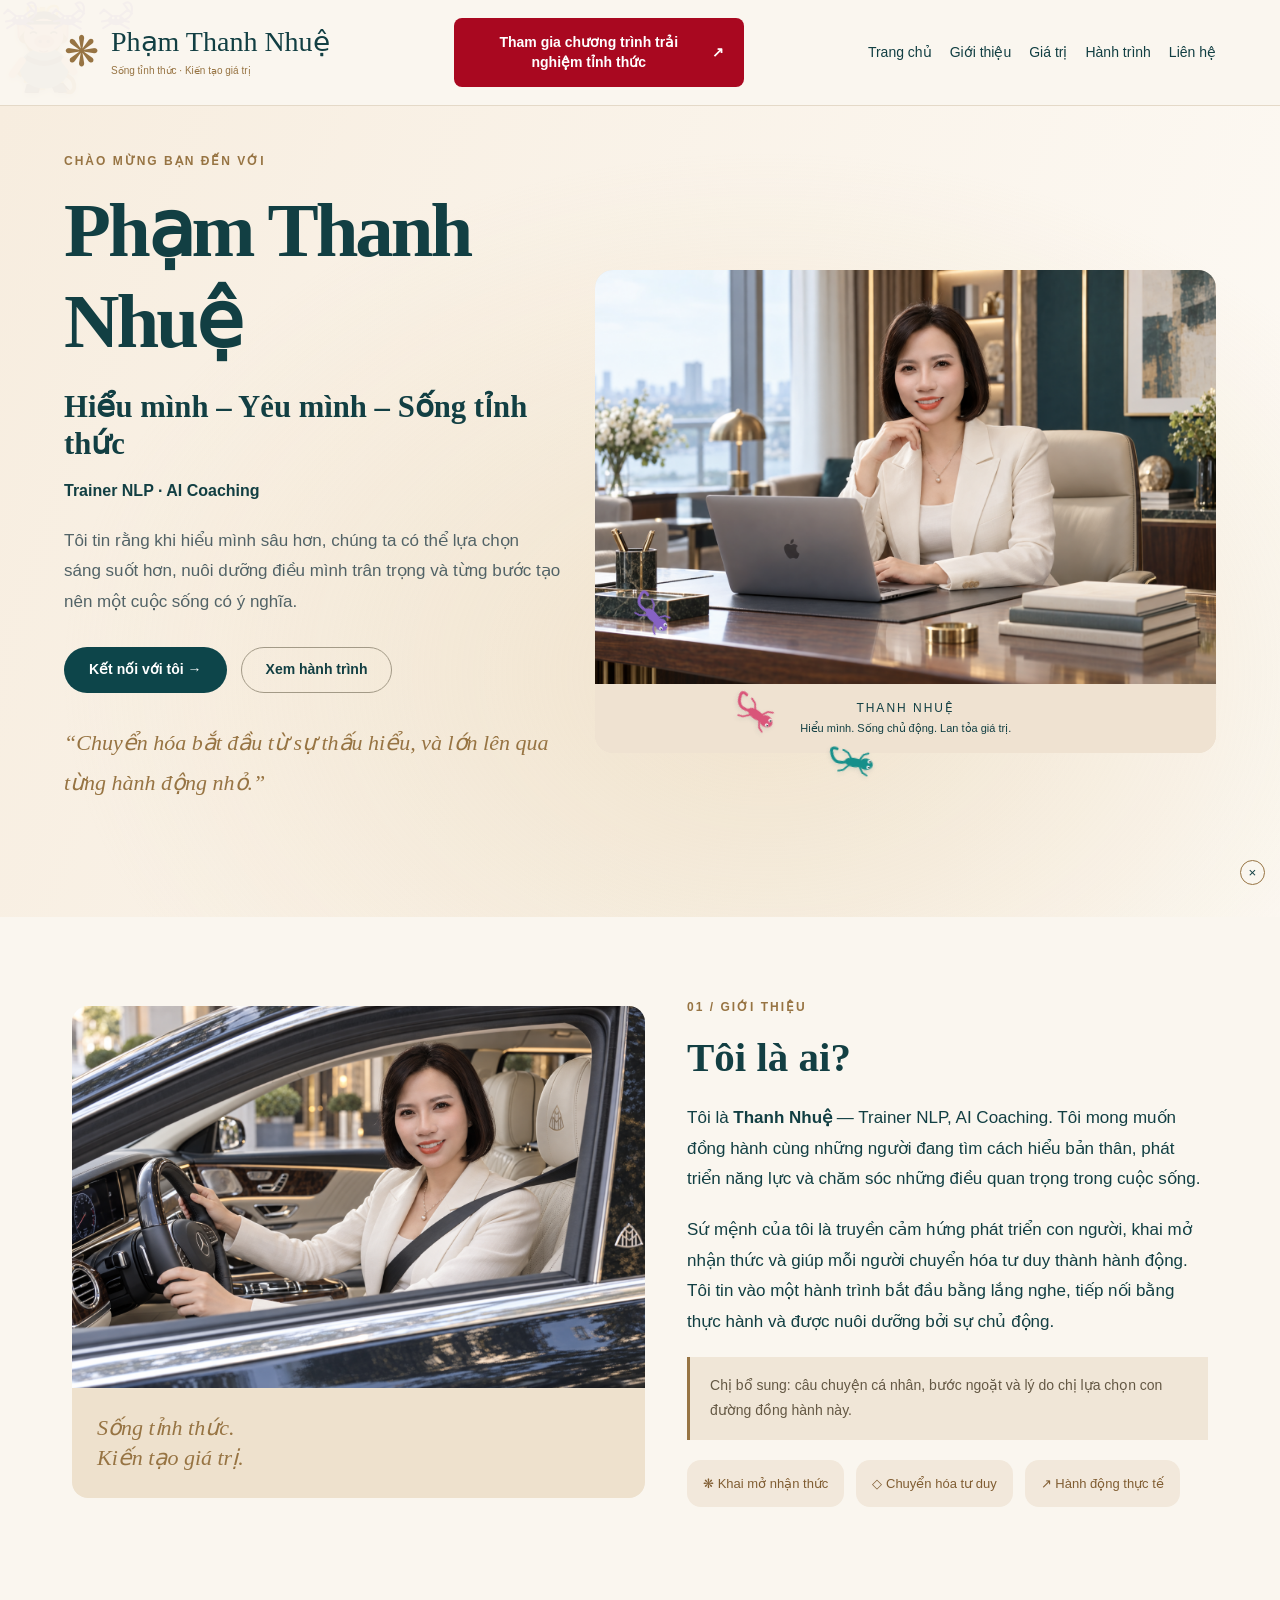
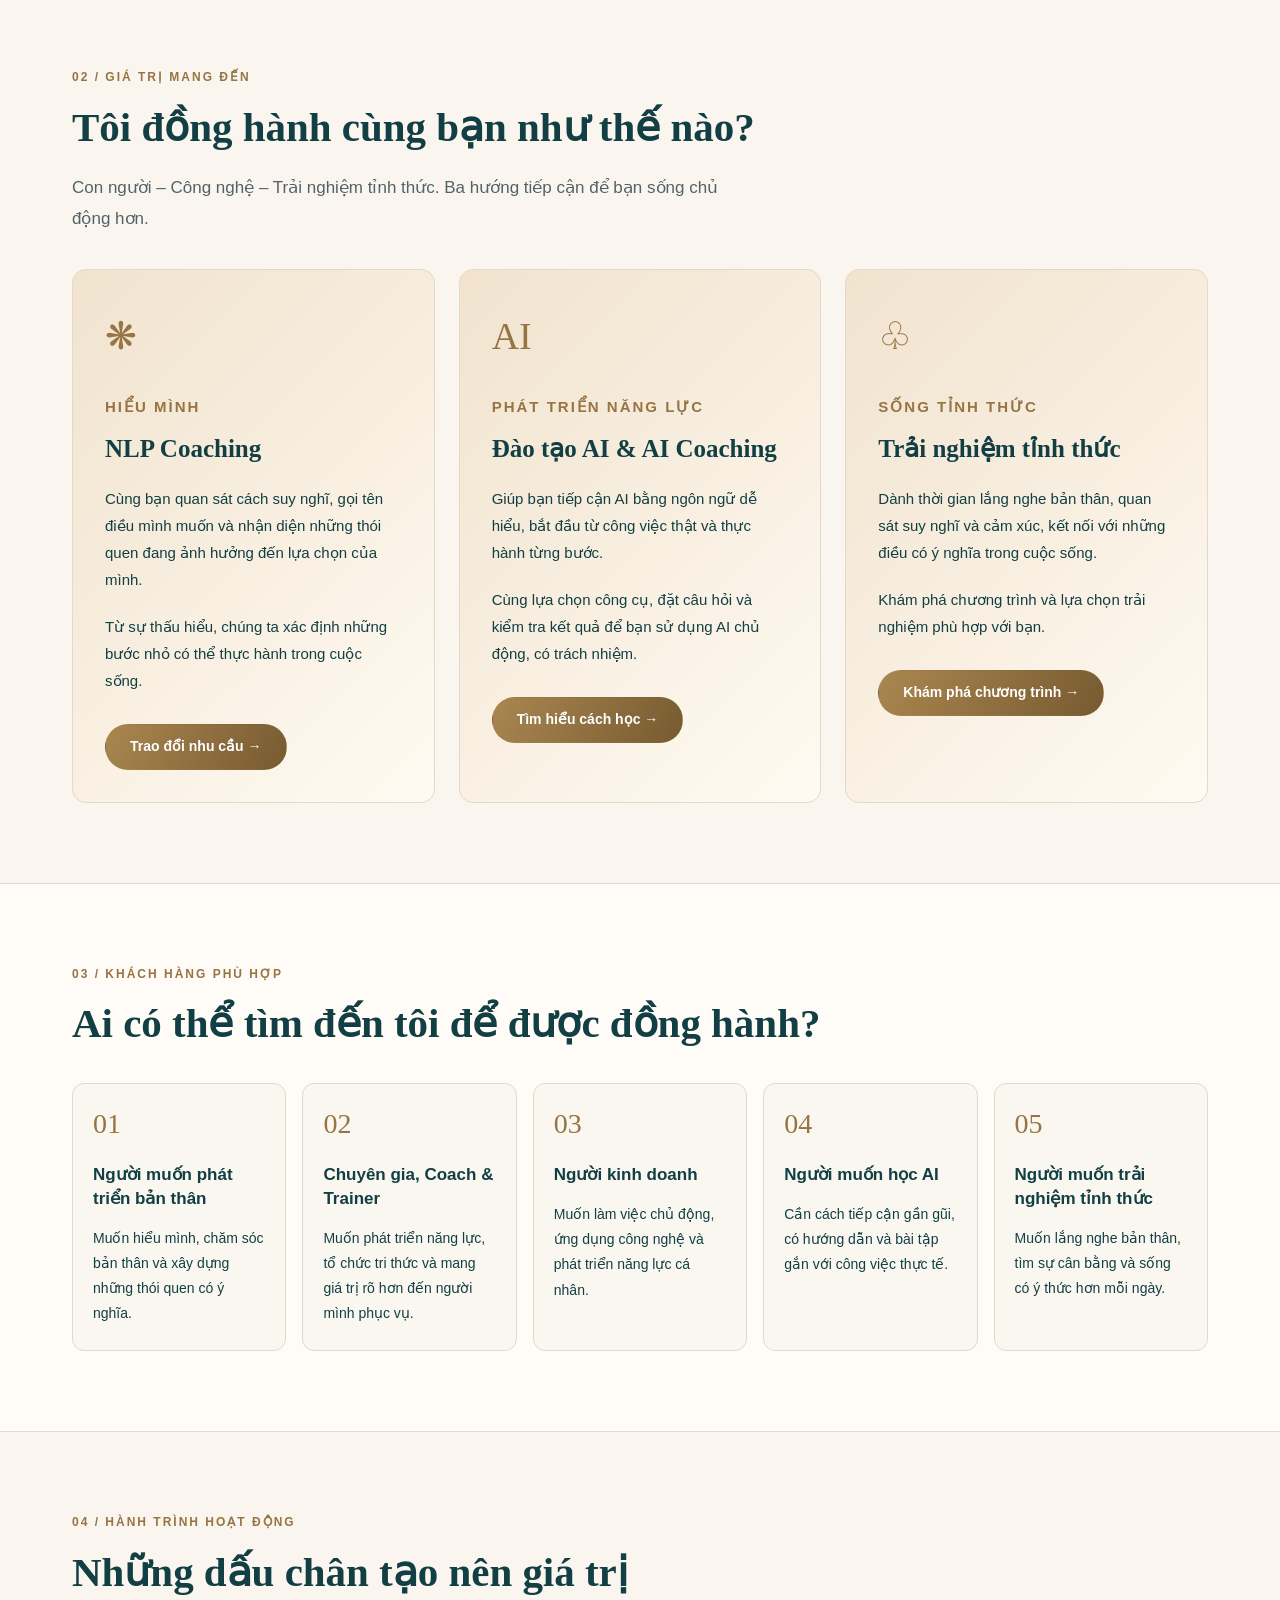
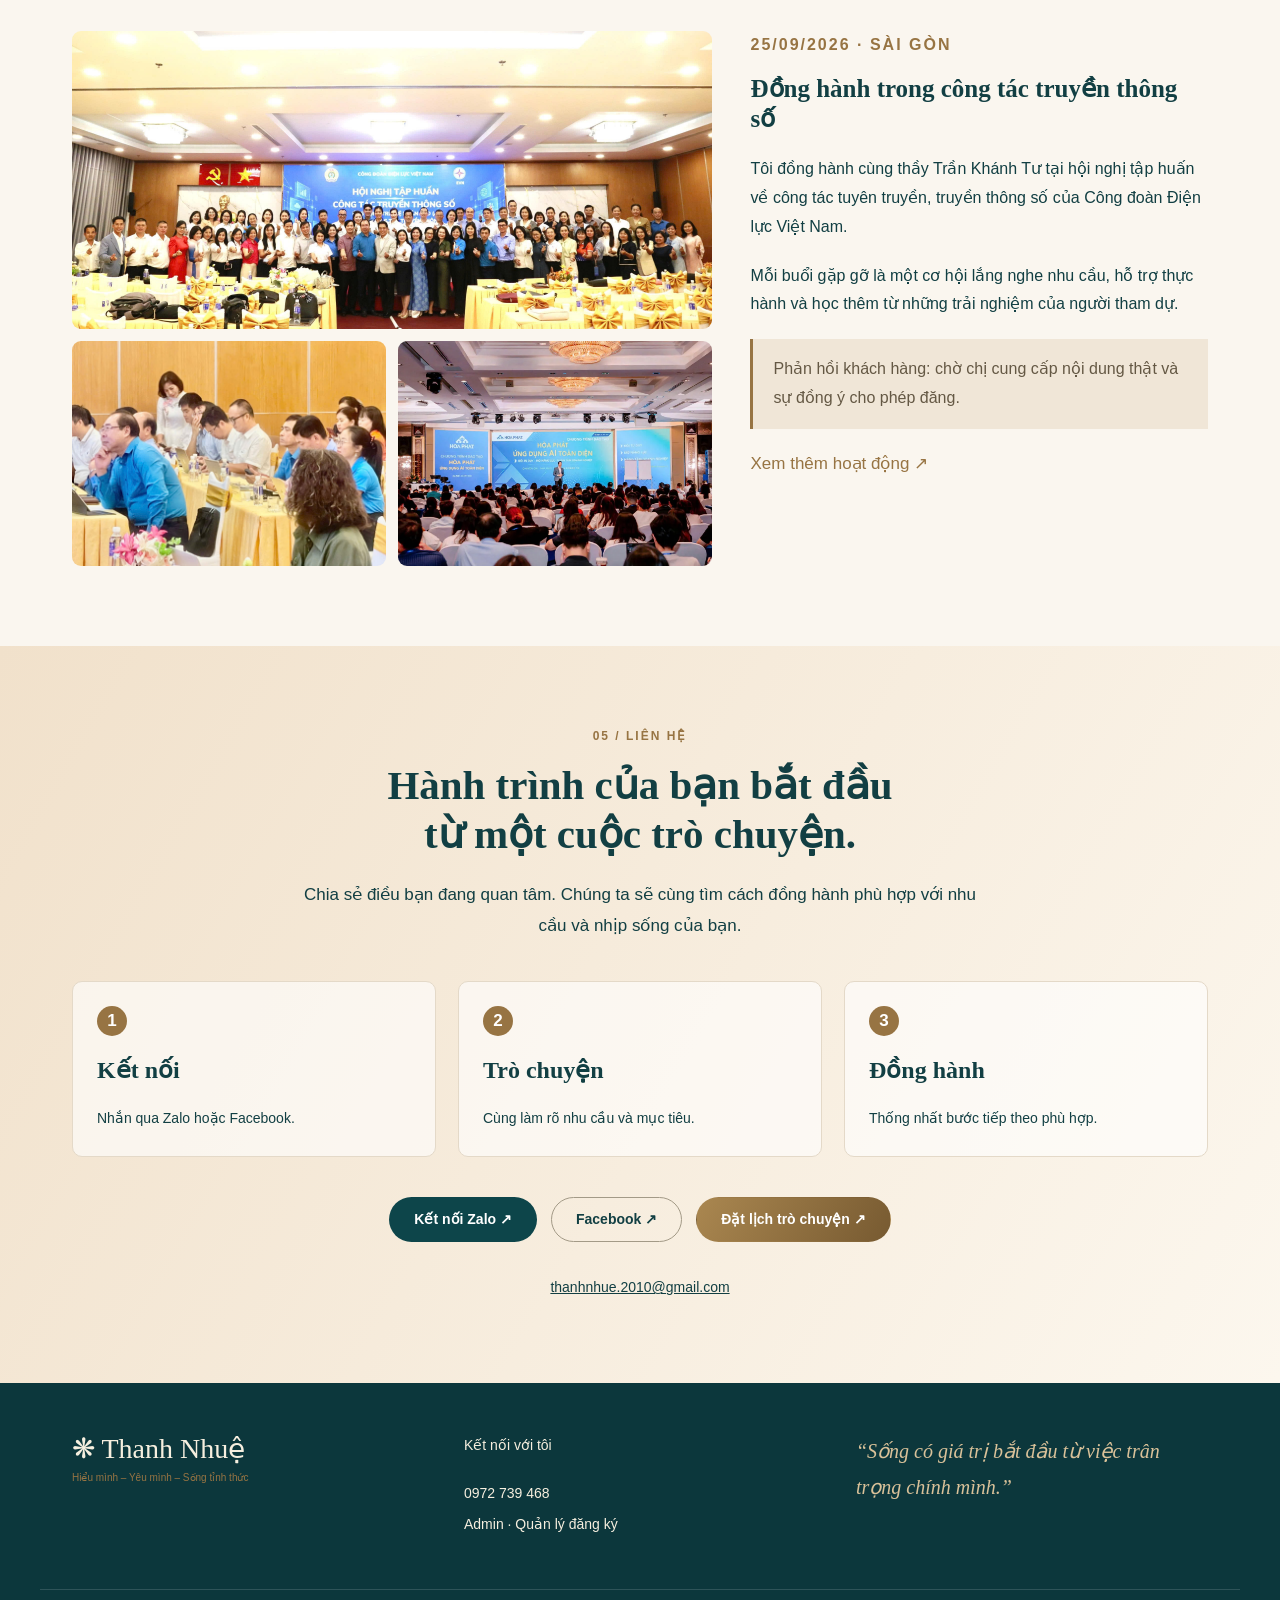
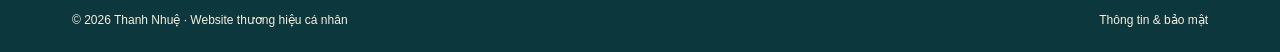
==== commit 3ccdebbf: "Group scorpions and limit character appearance" ====
--- a/index.html
+++ b/index.html
@@ -1,4 +1,4 @@
-<!doctype html><html lang="vi"><head><meta charset="utf-8"><meta name="viewport" content="width=device-width,initial-scale=1"><title>Phạm Thanh Nhuệ · Hiểu mình – Yêu mình – Sống tỉnh thức</title><meta name="description" content="Khai mở trí tuệ – Nuôi dưỡng sức khỏe – Làm giàu trải nghiệm."><link rel="stylesheet" href="brand-new.css?v=20261014-8"><link rel="canonical" href="https://phamthanhnhue.vn/"><link rel="icon" href="favicon-logo-v1.png"><meta property="og:type" content="website"><meta property="og:site_name" content="Phạm Thanh Nhuệ"><meta property="og:title" content="Phạm Thanh Nhuệ · Hiểu mình – Yêu mình – Sống tỉnh thức"><meta property="og:description" content="Khai mở trí tuệ – Nuôi dưỡng sức khỏe – Làm giàu trải nghiệm."><meta property="og:url" content="https://phamthanhnhue.vn/"><meta property="og:image" content="https://phamthanhnhue.vn/pham-thanh-nhue-share-v2.jpg"><meta property="og:image:secure_url" content="https://phamthanhnhue.vn/pham-thanh-nhue-share-v2.jpg"><meta property="og:image:type" content="image/jpeg"><meta property="og:image:width" content="1200"><meta property="og:image:height" content="800"><meta property="og:image:alt" content="Phạm Thanh Nhuệ mặc vest trong ô tô"><meta name="twitter:card" content="summary_large_image"><meta name="twitter:title" content="Phạm Thanh Nhuệ · Hiểu mình – Yêu mình – Sống tỉnh thức"><meta name="twitter:description" content="Khai mở trí tuệ – Nuôi dưỡng sức khỏe – Làm giàu trải nghiệm."><meta name="twitter:image" content="https://phamthanhnhue.vn/pham-thanh-nhue-share-v2.jpg"></head><body>
+<!doctype html><html lang="vi"><head><meta charset="utf-8"><meta name="viewport" content="width=device-width,initial-scale=1"><title>Phạm Thanh Nhuệ · Hiểu mình – Yêu mình – Sống tỉnh thức</title><meta name="description" content="Khai mở trí tuệ – Nuôi dưỡng sức khỏe – Làm giàu trải nghiệm."><link rel="stylesheet" href="brand-new.css?v=20261014-9"><link rel="canonical" href="https://phamthanhnhue.vn/"><link rel="icon" href="favicon-logo-v1.png"><meta property="og:type" content="website"><meta property="og:site_name" content="Phạm Thanh Nhuệ"><meta property="og:title" content="Phạm Thanh Nhuệ · Hiểu mình – Yêu mình – Sống tỉnh thức"><meta property="og:description" content="Khai mở trí tuệ – Nuôi dưỡng sức khỏe – Làm giàu trải nghiệm."><meta property="og:url" content="https://phamthanhnhue.vn/"><meta property="og:image" content="https://phamthanhnhue.vn/pham-thanh-nhue-share-v2.jpg"><meta property="og:image:secure_url" content="https://phamthanhnhue.vn/pham-thanh-nhue-share-v2.jpg"><meta property="og:image:type" content="image/jpeg"><meta property="og:image:width" content="1200"><meta property="og:image:height" content="800"><meta property="og:image:alt" content="Phạm Thanh Nhuệ mặc vest trong ô tô"><meta name="twitter:card" content="summary_large_image"><meta name="twitter:title" content="Phạm Thanh Nhuệ · Hiểu mình – Yêu mình – Sống tỉnh thức"><meta name="twitter:description" content="Khai mở trí tuệ – Nuôi dưỡng sức khỏe – Làm giàu trải nghiệm."><meta name="twitter:image" content="https://phamthanhnhue.vn/pham-thanh-nhue-share-v2.jpg"></head><body>
 <header><a class="logo" href="#trang-chu"><span class="lotus">❋</span><span>Phạm Thanh Nhuệ<small>Sống tỉnh thức · Kiến tạo giá trị</small></span></a><a class="awake-cta" href="https://trainghiemtinhthuc.com/" target="_blank" rel="noopener noreferrer">Tham gia chương trình trải nghiệm tỉnh thức <span aria-hidden="true">↗</span></a><button class="menu" aria-label="Mở menu" aria-expanded="false">☰</button><nav><a href="#trang-chu">Trang chủ</a><a href="#gioi-thieu">Giới thiệu</a><a href="#gia-tri">Giá trị</a><a href="#hanh-trinh">Hành trình</a><a href="#lien-he">Liên hệ</a></nav><a class="button gold header-cta" href="hen-tu-van.html">Đặt lịch trò chuyện ↗</a></header>
 <main><section class="hero" id="trang-chu"><div class="hero-copy"><p class="eyebrow">Chào mừng bạn đến với</p><h1>Phạm Thanh Nhuệ</h1><h2>Hiểu mình – Yêu mình – Sống tỉnh thức</h2><p class="roles">Trainer NLP · AI Coaching</p><p>Tôi tin rằng khi hiểu mình sâu hơn, chúng ta có thể lựa chọn sáng suốt hơn, nuôi dưỡng điều mình trân trọng và từng bước tạo nên một cuộc sống có ý nghĩa.</p><div class="actions"><a class="button" href="#lien-he">Kết nối với tôi →</a><a class="button outline" href="#hanh-trinh">Xem hành trình</a></div><blockquote>“Chuyển hóa bắt đầu từ sự thấu hiểu, và lớn lên qua từng hành động nhỏ.”</blockquote></div><figure class="portrait"><img src="pham-thanh-nhue-vest.png" alt="Ảnh minh họa AI tham chiếu Phạm Thanh Nhuệ mặc vest, làm việc bên MacBook và sách trong không gian sang trọng"><figcaption>THANH NHUỆ<span>Hiểu mình. Sống chủ động. Lan tỏa giá trị.</span></figcaption></figure></section>
 <section class="about wrap" id="gioi-thieu"><figure><img src="pham-thanh-nhue-maybach.png" alt="Ảnh minh họa AI tham chiếu Phạm Thanh Nhuệ mặc vest, ngồi ghế lái xe sang, chụp qua cửa sổ"><figcaption>Sống tỉnh thức.<br>Kiến tạo giá trị.</figcaption></figure><div><p class="eyebrow">01 / Giới thiệu</p><h2>Tôi là ai?</h2><p>Tôi là <strong>Thanh Nhuệ</strong> — Trainer NLP, AI Coaching. Tôi mong muốn đồng hành cùng những người đang tìm cách hiểu bản thân, phát triển năng lực và chăm sóc những điều quan trọng trong cuộc sống.</p><p>Sứ mệnh của tôi là truyền cảm hứng phát triển con người, khai mở nhận thức và giúp mỗi người chuyển hóa tư duy thành hành động. Tôi tin vào một hành trình bắt đầu bằng lắng nghe, tiếp nối bằng thực hành và được nuôi dưỡng bởi sự chủ động.</p><p class="pending">Chị bổ sung: câu chuyện cá nhân, bước ngoặt và lý do chị lựa chọn con đường đồng hành này.</p><div class="values"><span>❋ Khai mở nhận thức</span><span>◇ Chuyển hóa tư duy</span><span>↗ Hành động thực tế</span></div></div></section>
@@ -6,4 +6,4 @@
 <section class="audience" id="khach-hang"><div class="wrap"><p class="eyebrow">03 / Khách hàng phù hợp</p><h2>Ai có thể tìm đến tôi để được đồng hành?</h2><div class="people"><article><span>01</span><h3>Người muốn phát triển bản thân</h3><p>Muốn hiểu mình, chăm sóc bản thân và xây dựng những thói quen có ý nghĩa.</p></article><article><span>02</span><h3>Chuyên gia, Coach & Trainer</h3><p>Muốn phát triển năng lực, tổ chức tri thức và mang giá trị rõ hơn đến người mình phục vụ.</p></article><article><span>03</span><h3>Người kinh doanh</h3><p>Muốn làm việc chủ động, ứng dụng công nghệ và phát triển năng lực cá nhân.</p></article><article><span>04</span><h3>Người muốn học AI</h3><p>Cần cách tiếp cận gần gũi, có hướng dẫn và bài tập gắn với công việc thực tế.</p></article><article><span>05</span><h3>Người muốn trải nghiệm tỉnh thức</h3><p>Muốn lắng nghe bản thân, tìm sự cân bằng và sống có ý thức hơn mỗi ngày.</p></article></div></div></section>
 <section class="wrap journey" id="hanh-trinh"><p class="eyebrow">04 / Hành trình hoạt động</p><h2>Những dấu chân tạo nên giá trị</h2><div class="journey-grid"><div class="gallery"><a href="su-kien-evn-tap-the.jpg" target="_blank" rel="noopener"><img src="su-kien-evn-tap-the.jpg" alt="Ảnh tập thể hội nghị Công đoàn Điện lực Việt Nam"></a><a href="su-kien-evn-ho-tro-thuc-hanh.jpg" target="_blank" rel="noopener"><img src="su-kien-evn-ho-tro-thuc-hanh.jpg" alt="Đồng hành cùng học viên thực hành tại hội nghị"></a><a href="pham-thanh-nhue-chuyen-gia-ai-hoa-phat-san-khau.webp" target="_blank" rel="noopener"><img src="pham-thanh-nhue-chuyen-gia-ai-hoa-phat-san-khau.webp" alt="Chương trình ứng dụng AI tại Hòa Phát"></a></div><div class="journey-copy"><p class="eyebrow">25/09/2026 · Sài Gòn</p><h3>Đồng hành trong công tác truyền thông số</h3><p>Tôi đồng hành cùng thầy Trần Khánh Tư tại hội nghị tập huấn về công tác tuyên truyền, truyền thông số của Công đoàn Điện lực Việt Nam.</p><p>Mỗi buổi gặp gỡ là một cơ hội lắng nghe nhu cầu, hỗ trợ thực hành và học thêm từ những trải nghiệm của người tham dự.</p><p class="pending">Phản hồi khách hàng: chờ chị cung cấp nội dung thật và sự đồng ý cho phép đăng.</p><a class="text-link" href="hoat-dong.html#hoat-dong">Xem thêm hoạt động ↗</a></div></div></section>
 <section class="contact" id="lien-he"><div class="wrap"><p class="eyebrow">05 / Liên hệ</p><h2>Hành trình của bạn bắt đầu<br>từ một cuộc trò chuyện.</h2><p>Chia sẻ điều bạn đang quan tâm. Chúng ta sẽ cùng tìm cách đồng hành phù hợp với nhu cầu và nhịp sống của bạn.</p><div class="steps"><div><b>1</b><h3>Kết nối</h3><p>Nhắn qua Zalo hoặc Facebook.</p></div><div><b>2</b><h3>Trò chuyện</h3><p>Cùng làm rõ nhu cầu và mục tiêu.</p></div><div><b>3</b><h3>Đồng hành</h3><p>Thống nhất bước tiếp theo phù hợp.</p></div></div><div class="actions"><a class="button" href="https://zalo.me/0972739468" target="_blank" rel="noopener">Kết nối Zalo ↗</a><a class="button outline" href="https://www.facebook.com/profile.php?id=100074122509026" target="_blank" rel="noopener">Facebook ↗</a><a class="button gold" href="hen-tu-van.html">Đặt lịch trò chuyện ↗</a></div><a class="email" href="mailto:thanhnhue.2010@gmail.com">thanhnhue.2010@gmail.com</a></div></section></main>
-<footer><div class="wrap footer-grid"><div class="logo">❋ Thanh Nhuệ<small>Hiểu mình – Yêu mình – Sống tỉnh thức</small></div><div><p>Kết nối với tôi</p><a href="tel:0972739468">0972 739 468</a><br><a href="quan-tri.html">Admin · Quản lý đăng ký</a></div><blockquote>“Sống có giá trị bắt đầu từ việc trân trọng chính mình.”</blockquote></div><div class="wrap copyright">© 2026 Thanh Nhuệ · Website thương hiệu cá nhân <a href="chinh-sach.html">Thông tin & bảo mật</a></div></footer><script>const button=document.querySelector('.menu');button.addEventListener('click',()=>{const open=button.getAttribute('aria-expanded')!=='true';button.setAttribute('aria-expanded',String(open));document.querySelector('nav').classList.toggle('open',open)});document.querySelectorAll('nav a').forEach(a=>a.addEventListener('click',()=>{button.setAttribute('aria-expanded','false');document.querySelector('nav').classList.remove('open')}));</script><script src="tech-stars.js?v=20261014-8" defer></script><script src="geckos.js?v=20261014-8" defer></script><script src="journey-characters.js?v=20261014-8" defer></script></body></html>
+<footer><div class="wrap footer-grid"><div class="logo">❋ Thanh Nhuệ<small>Hiểu mình – Yêu mình – Sống tỉnh thức</small></div><div><p>Kết nối với tôi</p><a href="tel:0972739468">0972 739 468</a><br><a href="quan-tri.html">Admin · Quản lý đăng ký</a></div><blockquote>“Sống có giá trị bắt đầu từ việc trân trọng chính mình.”</blockquote></div><div class="wrap copyright">© 2026 Thanh Nhuệ · Website thương hiệu cá nhân <a href="chinh-sach.html">Thông tin & bảo mật</a></div></footer><script>const button=document.querySelector('.menu');button.addEventListener('click',()=>{const open=button.getAttribute('aria-expanded')!=='true';button.setAttribute('aria-expanded',String(open));document.querySelector('nav').classList.toggle('open',open)});document.querySelectorAll('nav a').forEach(a=>a.addEventListener('click',()=>{button.setAttribute('aria-expanded','false');document.querySelector('nav').classList.remove('open')}));</script><script src="tech-stars.js?v=20261014-9" defer></script><script src="geckos.js?v=20261014-9" defer></script><script src="journey-characters.js?v=20261014-9" defer></script></body></html>
--- a/brand-new.css
+++ b/brand-new.css
@@ -40,3 +40,10 @@
 @keyframes roam-pig{0%,100%{transform:translate(80vw,18vh) rotate(-8deg)}15%{transform:translate(6vw,75vh) rotate(-20deg)}30%{transform:translate(75vw,75vh) rotate(10deg)}45%{transform:translate(75vw,12vh) rotate(-10deg)}60%{transform:translate(55vw,42vh) rotate(0)}65%{transform:translate(55vw,42vh) rotate(8deg)}80%{transform:translate(8vw,22vh) rotate(-12deg)}90%{transform:translate(80vw,82vh) rotate(12deg)}}
 @keyframes roam-scorpion{0%,100%{transform:translate(4vw,68vh) rotate(0)}28%{transform:translate(29vw,68vh) rotate(0)}34%{transform:translate(30vw,68vh) rotate(-65deg)}42%{transform:translate(25vw,48vh) rotate(-65deg)}55%{transform:translate(45vw,42vh) rotate(0)}60%{transform:translate(50vw,42vh) rotate(0)}65%{transform:translate(49vw,42vh) rotate(70deg)}78%{transform:translate(42vw,82vh) rotate(70deg)}90%{transform:translate(10vw,82vh) rotate(180deg)}}
 @media(max-width:700px){.roaming-scene{transform:none;inset:0;width:100%;height:100%}.roaming-scene .duel-actor{width:60px;height:72px}.roaming-scene .duel-scorpion{width:30px;height:25px}}
+
+/* Scorpions travel as one row; flying guests appear briefly every 5 seconds. */
+.roaming-scene .duel-scorpion{animation-delay:0s;animation-name:scorpion-row}.roaming-scene .scorpion-0{margin-left:0}.roaming-scene .scorpion-1{margin-left:48px}.roaming-scene .scorpion-2{margin-left:96px}
+.roaming-scene .duel-monkey{animation:roam-monkey 20s linear infinite,guest-appearance 5s linear infinite}.roaming-scene .duel-pig{animation:roam-pig 20s linear infinite,guest-appearance 5s linear infinite}
+@keyframes guest-appearance{0%,45%{opacity:1;visibility:visible}50%,99%{opacity:0;visibility:hidden}100%{opacity:1;visibility:visible}}
+@keyframes scorpion-row{0%,100%{transform:translate(3vw,80vh)}25%{transform:translate(65vw,80vh)}50%{transform:translate(65vw,58vh)}75%{transform:translate(3vw,58vh)}}
+@media(max-width:700px){.roaming-scene .scorpion-1{margin-left:33px}.roaming-scene .scorpion-2{margin-left:66px}}
